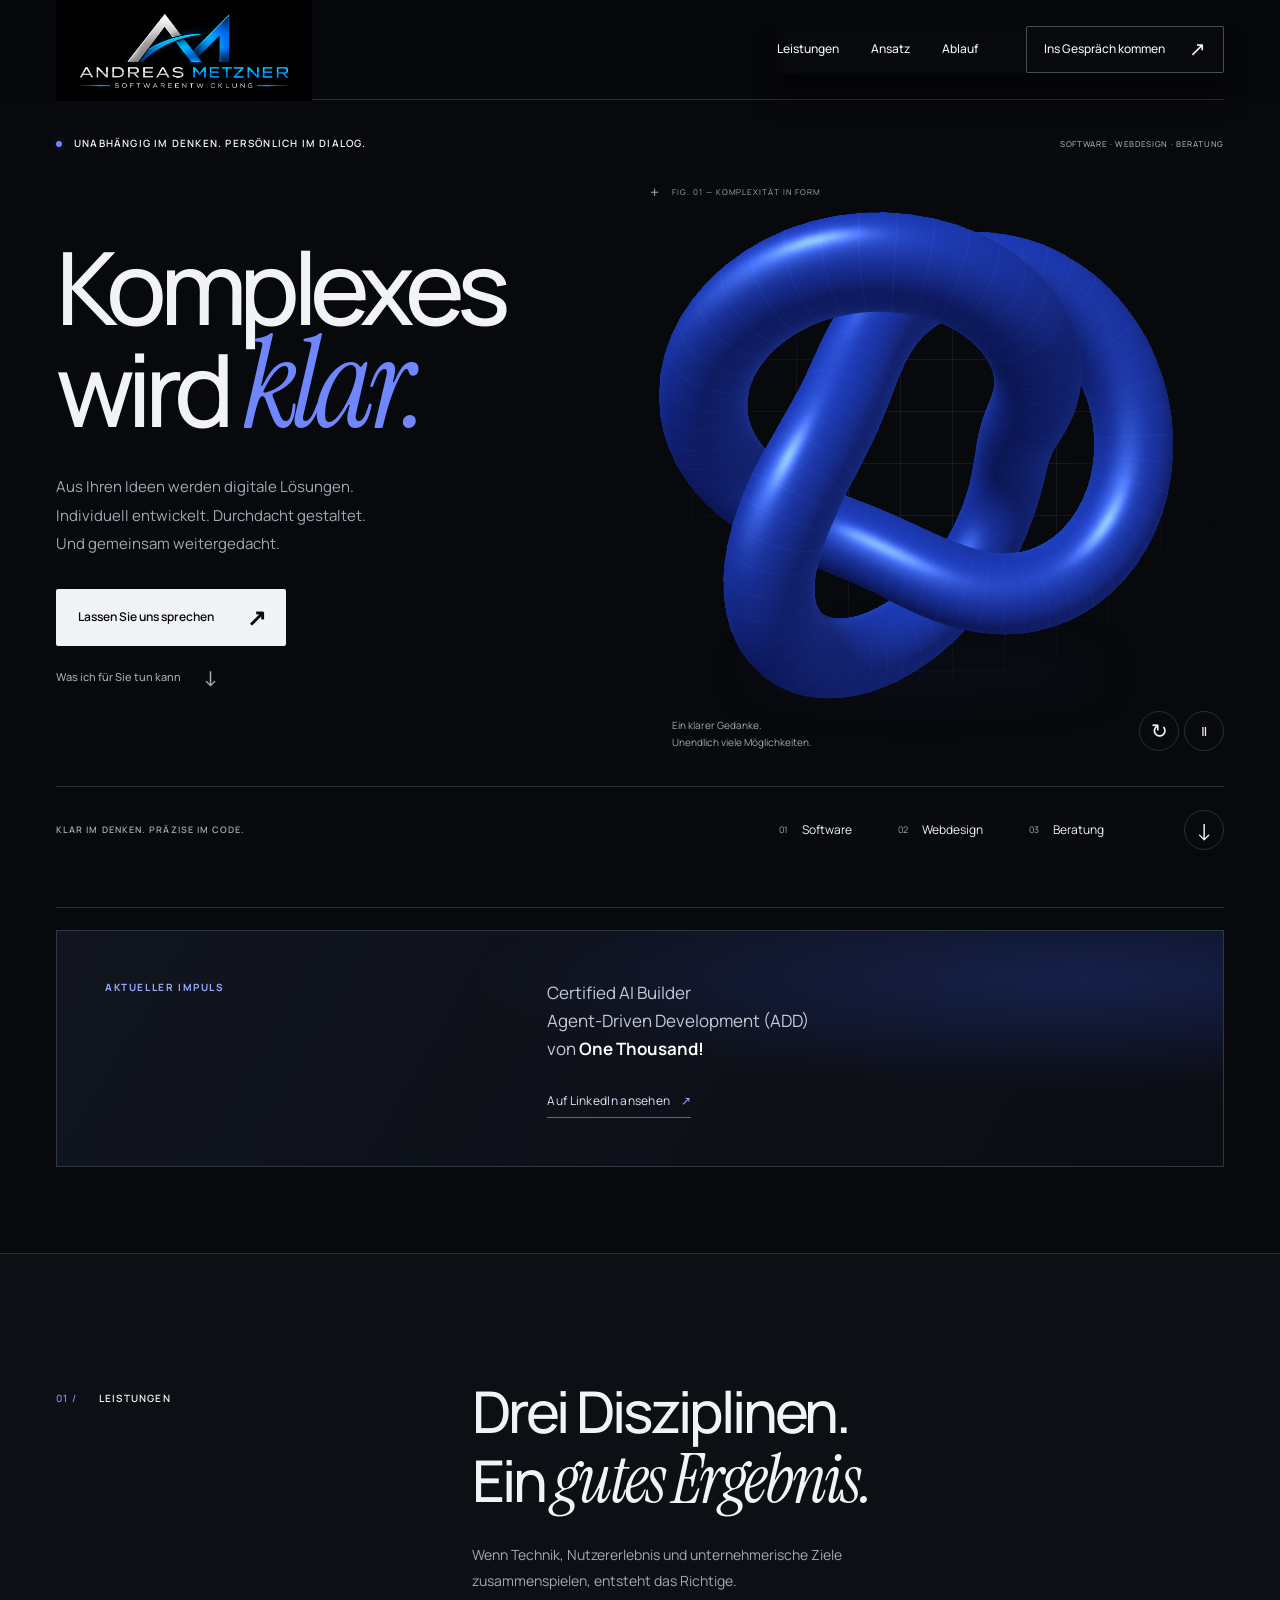
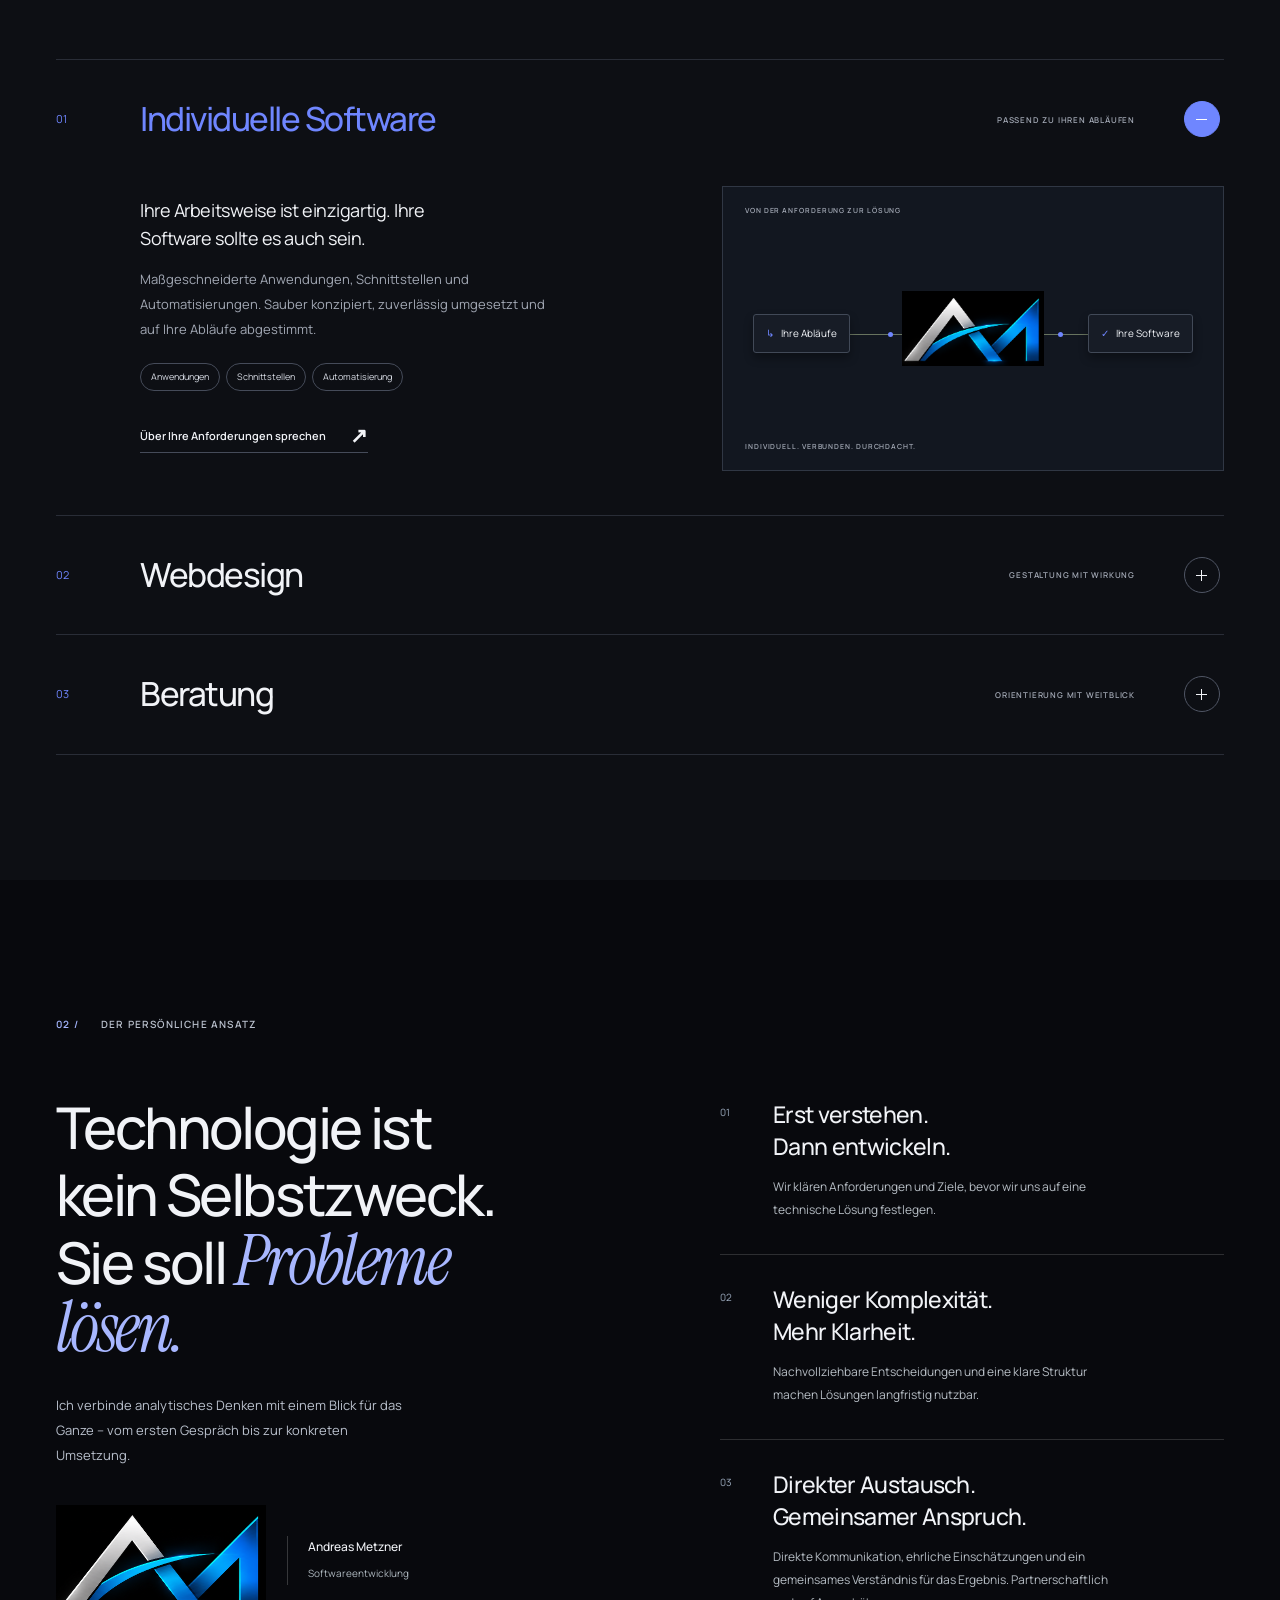
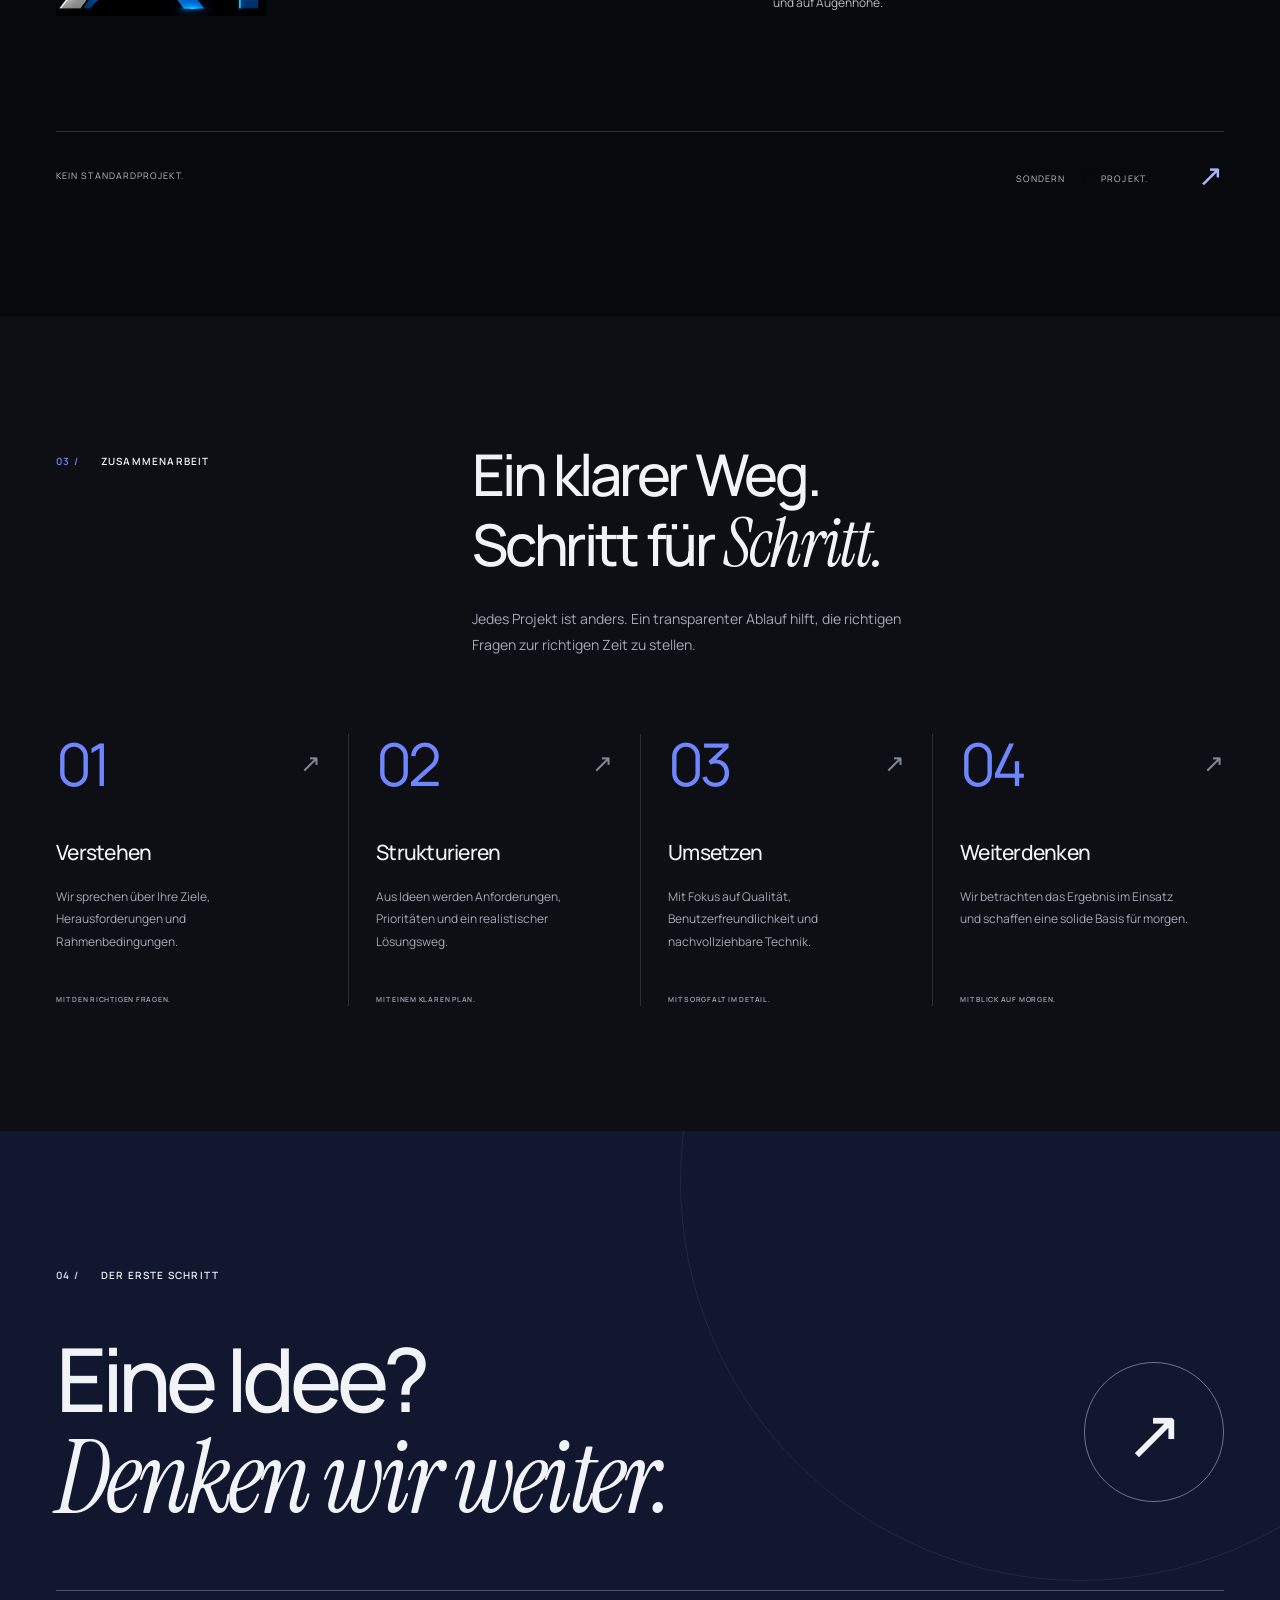
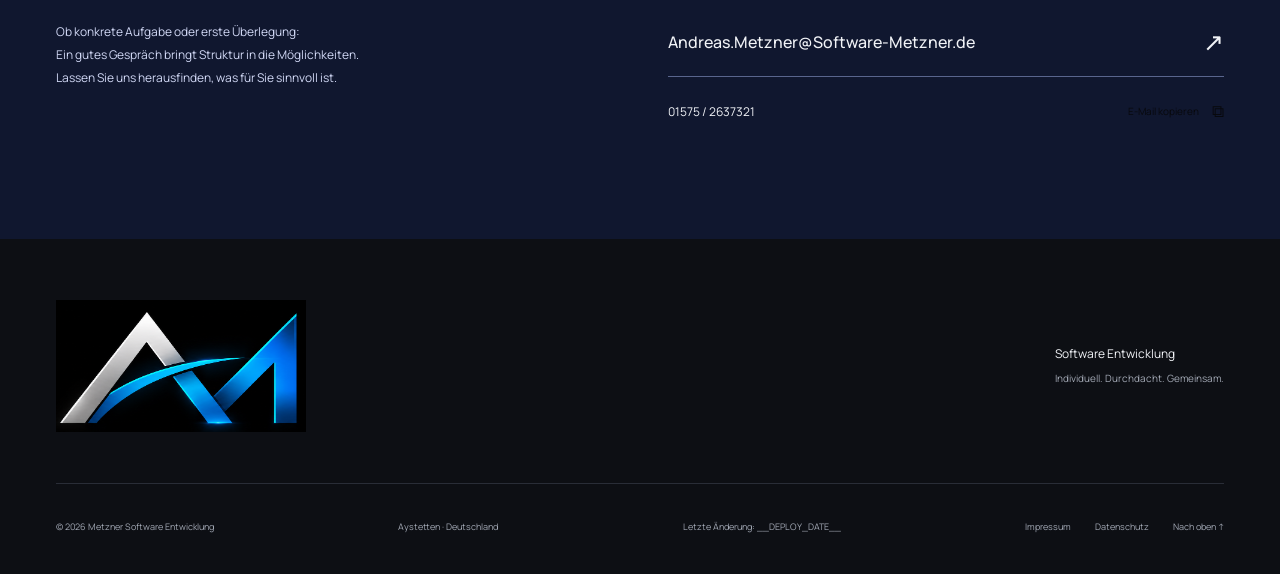
==== index.html @ eee1da6b "Make LinkedIn highlight a compact business-card tile" ====
<!doctype html>
<html lang="de">
<head>
  <meta charset="utf-8">
  <meta name="viewport" content="width=device-width, initial-scale=1">
  <meta name="theme-color" content="#08090d">
  <meta name="description" content="Individuelle Software, durchdachtes Webdesign und Beratung auf Augenhöhe. Andreas Metzner bringt komplexe Anforderungen in eine klare Form.">
  <title>Metzner Software Entwicklung — Komplexes wird klar.</title>
  <link rel="icon" href="assets/AM%20Monogramm.png" type="image/png">
  <link rel="preload" href="assets/fonts/Manrope.ttf" as="font" type="font/ttf" crossorigin>
  <link rel="preload" href="assets/fonts/InstrumentSerif-Italic.ttf" as="font" type="font/ttf" crossorigin>
  <link rel="stylesheet" href="assets/style.css">
  <noscript><link rel="stylesheet" href="assets/no-script.css"></noscript>
  <script src="assets/main.js" defer></script>
  <script src="assets/geometry.js" defer></script>
  <script src="assets/renderer.js" defer></script>
  <script src="assets/sculpture.js" defer></script>
</head>
<body>
  <a class="skip-link" href="#main">Zum Inhalt springen</a>
  <header class="site-header">
    <div class="shell header-inner">
      <a class="brand brand-lockup" href="#start" aria-label="Andreas Metzner – Softwareentwicklung Startseite"><img class="full-brand-logo" src="assets/Glänzendes AM-Softwarelogo auf Schwarz.png" alt="Andreas Metzner – Softwareentwicklung" width="270" height="90"></a>
      <button class="menu-toggle" type="button" aria-expanded="false" aria-controls="main-nav"><span>Menü</span><span class="menu-lines" aria-hidden="true"></span></button>
      <nav class="main-nav" id="main-nav" aria-label="Hauptnavigation">
        <a href="#leistungen">Leistungen</a>
        <a href="#ansatz">Ansatz</a>
        <a href="#ablauf">Ablauf</a>
        <a class="nav-contact" href="#kontakt">Ins Gespräch kommen <span aria-hidden="true">↗</span></a>
      </nav>
    </div>
    <div class="reading-progress" aria-hidden="true"></div>
  </header>
  <main id="main">
    <section class="hero shell" id="start" aria-labelledby="hero-heading">
      <div class="hero-topline"><p class="eyebrow"><span class="status-dot"></span>Unabhängig im Denken. Persönlich im Dialog.</p><span class="edition">SOFTWARE · WEBDESIGN · BERATUNG</span></div>
      <div class="hero-stage">
        <div class="hero-copy">
          <h1 id="hero-heading">Komplexes<br>wird <em>klar.</em></h1>
          <p class="hero-intro">Aus Ihren Ideen werden digitale Lösungen.<br>Individuell entwickelt. Durchdacht gestaltet.<br>Und gemeinsam weitergedacht.</p>
          <a class="button button-dark" href="#kontakt">Lassen Sie uns sprechen <span class="button-arrow" aria-hidden="true">↗</span></a>
          <a class="text-link hero-discover" href="#leistungen">Was ich für Sie tun kann <span aria-hidden="true">↓</span></a>
        </div>
        <div class="sculpture" id="sculpture">
          <div class="sculpture-grid" aria-hidden="true"></div>
          <span class="figure-label" aria-hidden="true">FIG. 01 — KOMPLEXITÄT IN FORM</span>
          <div class="sculpture-render" role="img" aria-label="Eine skulpturale, kobaltblaue Schleife aus vielen feinen, miteinander verbundenen Linien.">
            <img class="sculpture-fallback" src="assets/sculpture.svg" alt="" width="700" height="700">
            <canvas id="sculpture-canvas" aria-hidden="true" width="700" height="700"></canvas>
          </div>
          <span class="sculpture-cursor" aria-hidden="true">ENTDECKEN <span>↔</span></span>
          <div class="figure-bottom"><span class="figure-caption">Ein klarer Gedanke.<br>Unendlich viele Möglichkeiten.</span><div class="sculpture-controls" role="group" aria-label="Darstellung der Skulptur">
            <button type="button" id="rotate-form" aria-label="Skulptur drehen" title="Skulptur drehen">↻</button>
            <button type="button" id="motion-toggle" aria-label="Bewegung pausieren" aria-pressed="false" title="Bewegung pausieren"><span class="motion-icon" aria-hidden="true">Ⅱ</span></button>
          </div></div>
        </div>
      </div>
      <div class="hero-bottom"><span class="hero-note">KLAR IM DENKEN. PRÄZISE IM CODE.</span><a href="#leistungen"><span>01</span> Software</a><a href="#leistungen"><span>02</span> Webdesign</a><a href="#leistungen"><span>03</span> Beratung</a><a class="scroll-cue" href="#leistungen" aria-label="Zu den Leistungen scrollen">↓</a></div>
    </section>

    <section class="focus-highlight" aria-label="Aktueller Impuls">
      <div class="shell focus-inner">
        <a class="focus-card" href="https://lnkd.in/p/dramfJdn" target="_blank" rel="noopener noreferrer" aria-label="LinkedIn-Beitrag: Certified AI Builder – Agent-Driven Development von One Thousand">
          <span class="focus-kicker">AKTUELLER IMPULS</span>
          <div class="focus-main">
            <p class="focus-title">Certified AI Builder</p>
            <p class="focus-description">Agent-Driven Development (ADD)</p>
            <p class="focus-provider">von <strong>One Thousand!</strong></p>
          </div>
          <span class="focus-link">Auf LinkedIn ansehen <span aria-hidden="true">↗</span></span>
        </a>
      </div>
    </section>

    <section class="services section-space" id="leistungen" aria-labelledby="services-heading">
      <div class="shell">
        <div class="section-heading reveal"><p class="eyebrow section-label"><span>01 /</span> Leistungen</p><div><h2 id="services-heading">Drei Disziplinen.<br>Ein <em>gutes Ergebnis.</em></h2><p class="section-intro">Wenn Technik, Nutzererlebnis und unternehmerische Ziele zusammenspielen, entsteht das Richtige.</p></div></div>
        <div class="service-list">
          <details class="service reveal" open>
            <summary><span class="service-number">01</span><h3>Individuelle Software</h3><span class="service-tag">PASSEND ZU IHREN ABLÄUFEN</span><span class="expand-icon" aria-hidden="true"></span></summary>
            <div class="service-content"><div class="service-copy"><p>Ihre Arbeitsweise ist einzigartig. Ihre Software sollte es auch sein.</p><p>Maßgeschneiderte Anwendungen, Schnittstellen und Automatisierungen. Sauber konzipiert, zuverlässig umgesetzt und auf Ihre Abläufe abgestimmt.</p><ul class="tags" aria-label="Schwerpunkte"><li>Anwendungen</li><li>Schnittstellen</li><li>Automatisierung</li></ul><a class="text-link" href="#kontakt">Über Ihre Anforderungen sprechen <span aria-hidden="true">↗</span></a></div><div class="service-illustration software-illustration" aria-hidden="true"><span class="diagram-label">VON DER ANFORDERUNG ZUR LÖSUNG</span><div class="system-node node-input"><span>↳</span> Ihre Abläufe</div><div class="system-path path-one"></div><div class="system-core"><img src="assets/AM Monogramm.png" alt="AM-Monogramm" width="58" height="52"></div><div class="system-path path-two"></div><div class="system-node node-output"><span>✓</span> Ihre Software</div><span class="diagram-footnote">INDIVIDUELL. VERBUNDEN. DURCHDACHT.</span></div></div>
          </details>
          <details class="service reveal">
            <summary><span class="service-number">02</span><h3>Webdesign</h3><span class="service-tag">GESTALTUNG MIT WIRKUNG</span><span class="expand-icon" aria-hidden="true"></span></summary>
            <div class="service-content"><div class="service-copy"><p>Ein digitaler Auftritt, der sich nach Ihnen anfühlt.</p><p>Moderne Websites mit klarer Struktur, überzeugender Gestaltung und responsivem Aufbau – damit Ihre digitale Präsenz auf jedem Gerät wirkt.</p><ul class="tags" aria-label="Schwerpunkte"><li>Konzeption</li><li>Gestaltung</li><li>Responsive Websites</li></ul><a class="text-link" href="#kontakt">Über Ihren Auftritt sprechen <span aria-hidden="true">↗</span></a></div><div class="service-illustration web-illustration" aria-hidden="true"><span class="diagram-label">EINE IDEE. JEDES FORMAT.</span><div class="browser-mock"><div class="browser-bar"><i></i><i></i><i></i></div><div class="mock-layout"><div><b>Einfach.<br>Überzeugend.</b><span></span><span></span><i>↗</i></div><div class="mock-art"><img src="assets/AM Monogramm.png" alt=""></div></div></div><div class="phone-mock"><div></div><b>Einfach.<br>Überzeugend.</b><span class="phone-monogram"><img src="assets/AM Monogramm.png" alt=""></span></div><span class="diagram-footnote">KLARHEIT AUF JEDEM BILDSCHIRM.</span></div></div>
          </details>
          <details class="service reveal">
            <summary><span class="service-number">03</span><h3>Beratung</h3><span class="service-tag">ORIENTIERUNG MIT WEITBLICK</span><span class="expand-icon" aria-hidden="true"></span></summary>
            <div class="service-content"><div class="service-copy"><p>Die richtigen Fragen stellen. Gute Entscheidungen treffen.</p><p>Technische Fragen verständlich machen, Möglichkeiten realistisch bewerten und die nächsten Schritte definieren. Unabhängig, pragmatisch und auf Augenhöhe.</p><ul class="tags" aria-label="Schwerpunkte"><li>Anforderungen</li><li>Technische Orientierung</li><li>Nächste Schritte</li></ul><a class="text-link" href="#kontakt">Gemeinsam Klarheit schaffen <span aria-hidden="true">↗</span></a></div><div class="service-illustration consulting-illustration" aria-hidden="true"><span class="diagram-label">AUS MÖGLICHKEITEN WIRD RICHTUNG.</span><svg viewBox="0 0 500 240" fill="none"><path d="M40 120H140L240 40H460M140 120L240 200H460" stroke="#c5c8d3" stroke-dasharray="4 6"/><path d="M40 120H460" stroke="#294bdb" stroke-width="3"/><circle cx="140" cy="120" r="9" fill="#294bdb"/><circle cx="320" cy="120" r="9" fill="#294bdb"/><path d="m447 108 13 12-13 12" stroke="#294bdb" stroke-width="3"/><text x="42" y="156">Ihre Frage</text><text x="276" y="156">Ein klarer Weg</text></svg><span class="diagram-footnote">VERSTEHEN. BEWERTEN. ENTSCHEIDEN.</span></div></div>
          </details>
        </div>
      </div>
    </section>

    <section class="approach section-space" id="ansatz" aria-labelledby="approach-heading">
      <div class="shell">
        <p class="eyebrow section-label reveal"><span>02 /</span> Der persönliche Ansatz</p>
        <div class="approach-grid">
          <div class="approach-statement reveal"><h2 id="approach-heading">Technologie ist<br>kein Selbstzweck.<br>Sie soll <em>Probleme<br>lösen.</em></h2><p>Ich verbinde analytisches Denken mit einem Blick für das Ganze – vom ersten Gespräch bis zur konkreten Umsetzung.</p><div class="signature"><img class="signature-logo" src="assets/AM Monogramm.png" alt="AM-Monogramm" width="76" height="58"><div><strong>Andreas Metzner</strong><span>Softwareentwicklung</span></div></div></div>
          <div class="principles">
            <article class="principle reveal"><span>01</span><div><h3>Erst verstehen.<br>Dann entwickeln.</h3><p>Wir klären Anforderungen und Ziele, bevor wir uns auf eine technische Lösung festlegen.</p></div></article>
            <article class="principle reveal"><span>02</span><div><h3>Weniger Komplexität.<br>Mehr Klarheit.</h3><p>Nachvollziehbare Entscheidungen und eine klare Struktur machen Lösungen langfristig nutzbar.</p></div></article>
            <article class="principle reveal"><span>03</span><div><h3>Direkter Austausch.<br>Gemeinsamer Anspruch.</h3><p>Direkte Kommunikation, ehrliche Einschätzungen und ein gemeinsames Verständnis für das Ergebnis. Partnerschaftlich und auf Augenhöhe.</p></div></article>
          </div>
        </div>
        <div class="approach-bottom"><span>KEIN STANDARDPROJEKT.</span><span>SONDERN <em>Ihr</em> PROJEKT.</span><span aria-hidden="true">↗</span></div>
      </div>
    </section>

    <section class="process section-space" id="ablauf" aria-labelledby="process-heading">
      <div class="shell">
        <div class="section-heading reveal"><p class="eyebrow section-label"><span>03 /</span> Zusammenarbeit</p><div><h2 id="process-heading">Ein klarer Weg.<br>Schritt für <em>Schritt.</em></h2><p class="section-intro">Jedes Projekt ist anders. Ein transparenter Ablauf hilft, die richtigen Fragen zur richtigen Zeit zu stellen.</p></div></div>
        <div class="steps">
          <article class="step reveal"><div class="step-top"><span>01</span><span aria-hidden="true">↗</span></div><h3>Verstehen</h3><p>Wir sprechen über Ihre Ziele, Herausforderungen und Rahmenbedingungen.</p><span class="step-caption">MIT DEN RICHTIGEN FRAGEN.</span></article>
          <article class="step reveal"><div class="step-top"><span>02</span><span aria-hidden="true">↗</span></div><h3>Strukturieren</h3><p>Aus Ideen werden Anforderungen, Prioritäten und ein realistischer Lösungsweg.</p><span class="step-caption">MIT EINEM KLAREN PLAN.</span></article>
          <article class="step reveal"><div class="step-top"><span>03</span><span aria-hidden="true">↗</span></div><h3>Umsetzen</h3><p>Mit Fokus auf Qualität, Benutzerfreundlichkeit und nachvollziehbare Technik.</p><span class="step-caption">MIT SORGFALT IM DETAIL.</span></article>
          <article class="step reveal"><div class="step-top"><span>04</span><span aria-hidden="true">↗</span></div><h3>Weiterdenken</h3><p>Wir betrachten das Ergebnis im Einsatz und schaffen eine solide Basis für morgen.</p><span class="step-caption">MIT BLICK AUF MORGEN.</span></article>
        </div>
      </div>
    </section>

    <section class="contact section-space" id="kontakt" aria-labelledby="contact-heading">
      <div class="shell">
        <p class="eyebrow section-label reveal"><span>04 /</span> Der erste Schritt</p>
        <div class="contact-heading reveal"><h2 id="contact-heading">Eine Idee?<br><em>Denken wir weiter.</em></h2><a class="contact-orb" href="mailto:Andreas.Metzner@Software-Metzner.de?subject=Projektanfrage%20%E2%80%93%20Metzner%20Software%20Entwicklung" aria-label="Projektanfrage per E-Mail vorbereiten"><span aria-hidden="true">↗</span></a></div>
        <div class="contact-details reveal"><p>Ob konkrete Aufgabe oder erste Überlegung:<br>Ein gutes Gespräch bringt Struktur in die Möglichkeiten.<br>Lassen Sie uns herausfinden, was für Sie sinnvoll ist.</p><div class="contact-links"><a class="contact-email" href="mailto:Andreas.Metzner@Software-Metzner.de?subject=Projektanfrage%20%E2%80%93%20Metzner%20Software%20Entwicklung">Andreas.Metzner@Software-Metzner.de <span aria-hidden="true">↗</span></a><div class="contact-secondary"><a href="tel:+4915752637321">01575 / 2637321</a><button class="copy-email" type="button">E-Mail kopieren <span aria-hidden="true">⧉</span></button></div><span class="copy-feedback" role="status" aria-live="polite"></span></div></div>
      </div>
    </section>
  </main>
  <footer class="site-footer"><div class="shell"><div class="footer-top"><a class="footer-wordmark footer-mark-only" href="#start" aria-label="Metzner – zurück nach oben"><img src="assets/AM Monogramm.png" alt="AM-Monogramm" width="150" height="116"></a><div class="footer-description">Software Entwicklung<br><span>Individuell. Durchdacht. Gemeinsam.</span></div></div><div class="footer-bottom"><span>© <span data-year>2026</span> Metzner Software Entwicklung</span><span class="footer-location">Aystetten · Deutschland</span><span class="last-updated">Letzte Änderung: __DEPLOY_DATE__</span><nav aria-label="Rechtliche Informationen"><a href="impressum.html">Impressum</a><a href="datenschutz.html">Datenschutz</a><a href="#start" aria-label="Zurück nach oben">Nach oben ↑</a></nav></div></div></footer>
</body>
</html>
---- assets/style.css ----
@font-face{font-family:Manrope;src:url('fonts/Manrope.ttf') format('truetype');font-weight:200 800;font-style:normal;font-display:swap}
@font-face{font-family:Instrument;src:url('fonts/InstrumentSerif-Italic.ttf') format('truetype');font-weight:400;font-style:italic;font-display:swap}
:root{--paper:#f6f5f0;--ink:#20252b;--muted:#636771;--blue:#294bdb;--line:#d9dad5;--serif:Instrument,Georgia,serif;--sans:Manrope,Arial,sans-serif;--ease:cubic-bezier(.2,.7,.25,1)}
*,*::before,*::after{box-sizing:border-box}html{scroll-behavior:smooth;scroll-padding-top:110px}body{margin:0;background:var(--paper);color:var(--ink);font:400 15px/1.7 var(--sans);-webkit-font-smoothing:antialiased}body::selection{background:var(--blue);color:white}::selection{background:#ccd5ff;color:#17266a}button,a{-webkit-tap-highlight-color:transparent}button{font:inherit;color:inherit}a{color:inherit;text-decoration:none}button,summary{cursor:pointer}button{border:0}img,svg,canvas{display:block;max-width:100%}button:disabled{cursor:default}h1,h2,h3,p{margin:0}h1,h2,h3{font-weight:500}button,a,summary{-webkit-touch-callout:default}a:focus-visible,button:focus-visible,summary:focus-visible{outline:2px solid var(--blue);outline-offset:6px}em{font-family:var(--serif);font-weight:400}button:focus:not(:focus-visible){outline:none}.shell{width:min(1440px,calc(100% - 112px));margin-inline:auto}.skip-link{position:fixed;top:12px;left:20px;z-index:100;background:var(--ink);color:white;padding:12px 20px;transform:translateY(-150%)}.skip-link:focus{transform:none}.section-space{padding-block:125px}.eyebrow{font-size:10px;font-weight:600;line-height:1.5;letter-spacing:.12em;text-transform:uppercase;display:flex;align-items:center;gap:12px}.status-dot{height:6px;width:6px;background:var(--blue);border-radius:50%;box-shadow:0 0 0 4px #294bdb0c;flex:none}
/* An editorial frame, with a deliberately quiet navigation. */
.site-header{position:sticky;top:0;z-index:30;background:#f6f5f0ed;backdrop-filter:blur(16px)}.header-inner{height:100px;display:flex;align-items:center;justify-content:space-between;border-bottom:1px solid var(--line)}.brand{display:flex;align-items:center;gap:14px;line-height:1.1;font-size:22px;font-weight:750;letter-spacing:-.025em}.brand-symbol{width:40px;height:36px;color:var(--blue)}.brand small{display:block;font-size:8px;letter-spacing:.17em;font-weight:600;margin-top:7px}.main-nav{display:flex;align-items:center;gap:32px;font-size:12px;font-weight:500}.main-nav>a{position:relative;padding-block:12px}.main-nav>a:not(.nav-contact)::after{content:'';position:absolute;bottom:6px;left:0;right:0;height:1px;background:currentColor;transform:scaleX(0);transform-origin:left;transition:transform .25s}.main-nav>a:hover::after,.main-nav>a[aria-current]::after{transform:scaleX(1)}.main-nav .nav-contact{margin-left:16px;border:1px solid #a9aca7;padding:12px 17px;display:flex;gap:24px;align-items:center;border-radius:2px;transition:color .2s,background .2s,border-color .2s}.nav-contact span{font-size:20px;line-height:1}.main-nav .nav-contact:hover{background:var(--ink);color:var(--paper);border-color:var(--ink)}.menu-toggle{display:none}.reading-progress{position:absolute;bottom:0;height:1px;width:100%;background:var(--blue);transform:scaleX(0);transform-origin:left;opacity:.7}
/* The hero pairs large typography with a live, original geometric artwork. */
.hero{position:relative}.hero-topline{display:flex;align-items:center;justify-content:space-between;padding-top:36px;gap:20px}.edition{font-size:8px;font-weight:500;letter-spacing:.08em;color:var(--muted)}.hero-stage{display:grid;grid-template-columns:1fr 1fr;position:relative;min-height:635px;align-items:center}.hero-copy{position:relative;z-index:2;padding-block:56px 64px;pointer-events:none}.hero-copy a{pointer-events:auto}.hero h1{font-size:clamp(72px,7.9vw,126px);font-weight:500;line-height:1.01;letter-spacing:-.075em;white-space:nowrap}.hero h1 em{color:var(--blue);font-size:1.24em;line-height:.6;letter-spacing:-.055em;padding-right:10px}.hero-intro{margin-top:34px;max-width:420px;font-size:15px;line-height:1.9;color:var(--muted)}.button{display:inline-flex;align-items:center;gap:30px;padding:15px 17px 15px 22px;min-height:57px;font-size:12px;font-weight:600;border-radius:2px;transition:background .25s,transform .25s}.button-dark{background:var(--ink);color:var(--paper)}.button:hover{background:var(--blue);transform:translateY(-2px)}.button-arrow{display:grid;place-items:center;font-size:23px;width:25px;line-height:1;transition:transform .3s}.button:hover .button-arrow{transform:translate(2px,-2px)}.hero .button{margin-top:30px}.text-link{font-size:12px;font-weight:600;display:inline-flex;gap:24px;align-items:center;padding-bottom:6px;border-bottom:1px solid #bfc1bc;transition:color .2s,border-color .2s}.text-link:hover{color:var(--blue);border-color:var(--blue)}.text-link span{font-size:21px;line-height:1}.hero-discover{display:flex;width:fit-content;border:0;margin-top:21px;color:var(--muted);font-size:11px;font-weight:500;gap:22px}.hero-bottom{display:flex;align-items:center;gap:46px;border-top:1px solid var(--line);padding-block:23px}.hero-note{margin-right:auto;letter-spacing:.12em;font-size:9px;font-weight:600;color:var(--muted)}.hero-bottom>a{font-size:12px;display:flex;align-items:center;gap:14px;transition:color .2s}.hero-bottom>a:hover{color:var(--blue)}.hero-bottom>a>span{font-size:9px;color:#797e85}.hero-bottom .scroll-cue{font-size:23px;margin-left:34px;line-height:1;width:40px;height:40px;justify-content:center;border:1px solid var(--line);border-radius:50%;transition:background .2s,color .2s}.scroll-cue:hover{background:var(--blue);color:white!important}.sculpture{align-self:stretch;position:relative;min-width:0;isolation:isolate}.sculpture-grid{position:absolute;inset:52px 0 65px 0;background-image:linear-gradient(#a0a8c512 1px,transparent 1px),linear-gradient(90deg,#a0a8c512 1px,transparent 1px);background-size:52px 52px;mask-image:radial-gradient(ellipse,#000 30%,transparent 71%);z-index:-1}.sculpture-render{position:absolute;inset:-10px -54px 10px -72px;touch-action:pan-y}.sculpture-render::after{content:'';position:absolute;bottom:14%;left:25%;width:50%;height:5%;background:#253b7724;filter:blur(25px);border-radius:50%;z-index:-1}.sculpture-fallback,#sculpture-canvas{width:100%;height:100%;object-fit:contain}.sculpture-fallback{position:absolute;inset:0}.sculpture.is-live .sculpture-fallback{visibility:hidden}#sculpture-canvas{opacity:0;transition:opacity .7s}.sculpture.is-live #sculpture-canvas{opacity:1}.figure-label{position:absolute;left:32px;top:34px;font-size:8px;letter-spacing:.12em;color:#737783;z-index:2;pointer-events:none}.figure-label::before{content:'+';position:absolute;left:-22px;top:-6px;font-size:16px}.figure-bottom{position:absolute;bottom:35px;left:32px;right:0;display:flex;align-items:end;justify-content:space-between;gap:20px}.figure-caption{font-size:10px;line-height:1.7;color:var(--muted)}.sculpture-controls{display:flex;gap:5px;visibility:hidden}.is-live .sculpture-controls{visibility:visible}.sculpture-controls button{display:grid;place-items:center;min-width:40px;min-height:40px;background:transparent;border:1px solid var(--line);border-radius:50%;font-size:20px;transition:color .2s,background .2s}.sculpture-controls button:hover{background:var(--blue);color:white;border-color:var(--blue)}.motion-icon{font-size:13px}.sculpture-cursor{position:absolute;top:0;left:0;pointer-events:none;display:flex;flex-direction:column;justify-content:center;align-items:center;font-size:8px;line-height:1.4;letter-spacing:.08em;width:65px;height:65px;border-radius:50%;background:#20252be8;color:white;opacity:0;z-index:5;transition:opacity .2s}.sculpture-cursor span{font-size:22px}.sculpture.pointer-active .sculpture-cursor{opacity:1}.sculpture.pointer-active canvas{cursor:none}
/* Services read as a considered index, not a wall of interchangeable cards. */
.services{background:#eeefe9;border-top:1px solid var(--line)}.section-heading{display:grid;grid-template-columns:1fr 2fr;gap:40px;margin-bottom:64px}.section-label{align-self:start;padding-top:12px}.section-label>span{color:var(--blue);margin-right:10px}.section-heading h2{font-size:clamp(42px,4.5vw,66px);letter-spacing:-.055em;line-height:1.12}.section-heading h2 em{font-size:1.16em;letter-spacing:-.035em}.section-intro{color:var(--muted);font-size:14px;line-height:1.9;max-width:430px;margin-top:24px}.service{border-top:1px solid #c6cac3}.service:last-child{border-bottom:1px solid #c6cac3}.service summary{display:grid;grid-template-columns:60px 1fr auto 40px;align-items:center;gap:24px;padding-block:31px;list-style:none}.service summary::-webkit-details-marker{display:none}.service-number{color:var(--blue);font-size:11px}.service h3{font-size:clamp(24px,2.6vw,37px);letter-spacing:-.045em;transition:color .2s}.service summary:hover h3,.service[open] h3{color:var(--blue)}.service-tag{font-size:8px;font-weight:600;letter-spacing:.1em;color:var(--muted);padding-right:25px}.expand-icon{position:relative;border:1px solid #b3b9ad;border-radius:50%;width:36px;height:36px;transition:transform .3s,background .3s}.expand-icon::before,.expand-icon::after{content:'';position:absolute;width:11px;height:1px;background:var(--ink);left:11px;top:17px}.expand-icon::after{transform:rotate(90deg);transition:transform .3s}.service[open] .expand-icon{background:var(--blue);border-color:var(--blue)}.service[open] .expand-icon::before,.service[open] .expand-icon::after{background:white}.service[open] .expand-icon::after{transform:rotate(0)}.service-content{display:grid;grid-template-columns:1fr 1fr;gap:80px;padding:7px 0 44px 84px;animation:detail-in .35s var(--ease)}.service-copy{padding-top:10px;max-width:420px}.service-copy>p:first-child{font-size:18px;line-height:1.6;letter-spacing:-.025em;max-width:340px;margin-bottom:14px}.service-copy>p+p{font-size:13px;line-height:1.9;color:var(--muted)}.tags{list-style:none;padding:0;margin:22px 0 31px;display:flex;gap:6px;flex-wrap:wrap}.tags li{font-size:9px;border:1px solid #c6cac3;padding:5px 10px;border-radius:20px}.service-copy .text-link{font-size:11px}.service-illustration{background:#e5e8e0;position:relative;min-height:285px;overflow:hidden;border:1px solid #daddd5;display:flex;align-items:center;justify-content:center}.diagram-label,.diagram-footnote{position:absolute;left:22px;font-size:7px;font-weight:600;letter-spacing:.13em;color:#616d68}.diagram-label{top:18px}.diagram-footnote{bottom:17px}.system-node{position:absolute;background:#f8f9f3;border:1px solid #cdd3c6;border-radius:3px;top:45%;font-size:10px;padding:10px 12px;z-index:2;box-shadow:0 5px 10px #28331c05}.system-node span{color:var(--blue);margin-right:5px}.node-input{left:6%}.node-output{right:6%}.system-core{width:77px;height:86px;background:var(--blue);color:white;display:flex;align-items:center;justify-content:center;font-size:30px;font-weight:500;letter-spacing:-.15em;border-radius:5px;transform:rotate(-8deg);box-shadow:5px 7px 0 #294bdb22,10px 14px 0 #294bdb0c;z-index:2}.system-core>span{padding-left:3px}.system-core>i{position:absolute;inset:7px;border:1px solid #ffffff3b;border-radius:2px}.system-path{position:absolute;height:1px;top:52%;background:#9fae92;width:30%}.path-one{left:18%}.path-two{right:18%}.system-path::after{content:'';width:5px;height:5px;background:var(--blue);border-radius:50%;position:absolute;top:-2px;left:50%}.browser-mock{width:66%;border:1px solid #c0c8bb;background:#f6f5f0;box-shadow:7px 8px 0 #bac5b422;border-radius:4px;overflow:hidden;margin-top:10px;transform:rotate(-4deg)}.browser-bar{height:20px;border-bottom:1px solid #d5dacd;display:flex;align-items:center;gap:3px;padding:0 9px}.browser-bar i{height:3px;width:3px;border-radius:50%;background:#8e9986}.mock-layout{display:grid;grid-template-columns:1fr 1fr;gap:8px;padding:17px}.mock-layout b{font-size:13px;line-height:1.3;display:block;letter-spacing:-.05em;font-weight:500}.mock-layout span{display:block;height:2px;width:75%;background:#ced3c7;margin-top:6px}.mock-layout i{display:block;font-style:normal;font-size:11px;color:var(--blue);margin-top:12px}.mock-art{display:grid;place-items:center;color:var(--paper);background:var(--blue);font:italic 60px var(--serif);border-radius:45% 45% 0 0}.phone-mock{position:absolute;right:12%;bottom:32px;border:3px solid #29342b;background:var(--paper);border-radius:10px;width:72px;height:132px;padding:9px 7px;box-shadow:4px 6px 10px #26382312;transform:rotate(7deg)}.phone-mock>div{background:#29342b;border-radius:5px;width:19px;height:4px;margin:-4px auto 14px}.phone-mock b{font-size:8px;line-height:1.15;display:block}.phone-mock span{margin-top:8px;display:grid;place-items:center;background:var(--blue);color:white;font:italic 35px var(--serif);height:48px}.consulting-illustration svg{width:100%;padding:20px}.consulting-illustration text{font:11px Manrope,Arial;fill:#636771}
/* A personal manifesto creates rhythm and anchors the company in its founder. */
.approach{background:#20272f;color:var(--paper);position:relative}.approach .section-label{color:#bcc2ca;margin-bottom:62px}.approach .section-label>span{color:#a5b6ff}.approach-grid{display:grid;grid-template-columns:1.1fr 1fr;gap:110px}.approach-statement h2{font-size:clamp(37px,4.5vw,65px);letter-spacing:-.045em;line-height:1.17}.approach-statement h2 em{color:#a8b7ff;font-size:1.22em;line-height:.9}.approach-statement>p{font-size:13px;line-height:1.9;color:#b6bdc4;max-width:360px;margin-top:30px}.signature{display:flex;align-items:center;gap:21px;margin-top:38px}.signature-mark{font:italic 48px var(--serif);color:#a8b7ff;letter-spacing:-.1em;line-height:1}.signature>div{border-left:1px solid #ffffff30;padding-left:20px;line-height:1.8}.signature strong{font-size:12px;font-weight:500;display:block}.signature>div>span{font-size:10px;color:#adb7be}.principles{padding-top:4px}.principle{display:grid;grid-template-columns:32px 1fr;gap:21px;padding:28px 0 32px;border-top:1px solid #ffffff26}.principle:first-child{padding-top:0;border:0}.principle>span{font-size:10px;color:#9baabd;padding-top:6px}.principle h3{font-size:23px;letter-spacing:-.03em;line-height:1.4}.principle p{font-size:12px;color:#b6bdc4;line-height:1.9;margin-top:14px;max-width:340px}.approach-bottom{display:flex;align-items:center;gap:10px;border-top:1px solid #ffffff26;margin-top:85px;padding-top:26px;font-size:9px;letter-spacing:.12em;color:#b6bdc4}.approach-bottom>span:nth-child(2){margin-left:auto}.approach-bottom em{font-size:20px;letter-spacing:0;color:var(--paper);margin-inline:4px}.approach-bottom>span:last-child{font-size:30px;margin-left:40px;color:#a8b7ff;line-height:1}
/* Four steps, with the spacing and clarity of a technical drawing. */
.process{background:var(--paper)}.steps{display:grid;grid-template-columns:repeat(4,1fr);gap:0;margin-top:75px}.step{padding:0 27px;border-left:1px solid var(--line)}.step:first-child{padding-left:0;border-left:0}.step:last-child{padding-right:0}.step-top{display:flex;justify-content:space-between;align-items:center;margin-bottom:42px}.step-top>span:first-child{font-size:59px;line-height:1;font-weight:400;letter-spacing:-.065em;color:var(--blue)}.step-top>span:last-child{font-size:25px;color:#a0a4ac;transition:transform .3s,color .3s}.step:hover .step-top>span:last-child{color:var(--blue);transform:translate(3px,-3px)}.step h3{font-size:21px;letter-spacing:-.035em;margin-bottom:15px}.step p{font-size:12px;color:var(--muted);line-height:1.9;max-width:230px;min-height:78px}.step-caption{display:block;font-size:7px;font-weight:600;letter-spacing:.11em;margin-top:30px;color:var(--muted)}
/* Contact has the strongest colour field, and only real contact channels. */
.contact{background:var(--blue);color:var(--paper);position:relative;overflow:hidden;padding-bottom:85px}.contact::before{content:'';position:absolute;right:-200px;top:-350px;width:800px;height:800px;border:1px solid #ffffff12;border-radius:50%;pointer-events:none}.contact .section-label>span{color:#dce1ff}.contact-heading{display:flex;align-items:center;justify-content:space-between;gap:40px;margin-top:49px}.contact h2{font-size:clamp(50px,6.9vw,100px);line-height:1.06;letter-spacing:-.06em}.contact h2 em{font-size:1.14em;letter-spacing:-.035em}.contact-orb{border:1px solid #ffffff66;border-radius:50%;flex:none;width:140px;height:140px;display:grid;place-items:center;position:relative;transition:background .3s,color .3s,transform .4s var(--ease)}.contact-orb span{font-size:70px;line-height:1;font-weight:300;transition:transform .3s}.contact-orb:hover{background:var(--paper);color:var(--blue);transform:rotate(6deg)}.contact-orb:hover span{transform:translate(5px,-5px)}.contact a:focus-visible,.contact button:focus-visible{outline-color:white}.contact-details{display:grid;grid-template-columns:1fr 1fr;gap:55px;border-top:1px solid #ffffff40;margin-top:58px;padding-top:30px}.contact-details>p{font-size:12px;line-height:1.9;color:#e0e5ff}.contact-links{min-width:0}.contact-email{display:flex;align-items:center;justify-content:space-between;gap:16px;font-size:clamp(11px,1.25vw,18px);font-weight:500;border-bottom:1px solid #ffffff66;padding-bottom:13px;overflow-wrap:anywhere}.contact-email>span{font-size:25px;flex:none}.contact-secondary{display:flex;justify-content:space-between;align-items:center;gap:15px;font-size:12px;padding-top:10px}.contact-secondary>a,.copy-email{padding-block:10px}.copy-email{background:transparent;color:var(--paper);font-size:10px;padding-inline:0;display:flex;align-items:center;gap:13px}.copy-email>span{font-size:17px}.copy-email:hover{text-decoration:underline}.copy-feedback{display:block;font-size:10px;min-height:18px;color:#e0e5ff}.site-footer{background:var(--paper)}.footer-top{padding:61px 0 51px;display:flex;align-items:center;justify-content:space-between;gap:30px}.footer-wordmark{position:relative;font-size:clamp(70px,10.2vw,145px);line-height:1;font-weight:650;letter-spacing:-.09em;display:inline-flex;align-items:start}.footer-wordmark>span:not(.footer-slash){font-size:18px;letter-spacing:0;margin:8px 0 0 10px}.footer-wordmark .footer-slash{font-weight:300;margin-left:11px;color:var(--blue)}.footer-description{font-size:12px;line-height:2}.footer-description>span{font-size:10px;color:var(--muted)}.footer-bottom{border-top:1px solid var(--line);padding-block:23px 28px;display:flex;align-items:center;justify-content:space-between;gap:25px;color:var(--muted);font-size:9px}.footer-bottom nav{display:flex;gap:24px}.last-updated{font-variant-numeric:tabular-nums;white-space:nowrap}.last-updated{font-variant-numeric:tabular-nums;white-space:nowrap}.footer-bottom a{padding-block:12px}.footer-bottom a:hover{color:var(--blue)}
/* Legal content is restyled, its wording remains that of the source. */
.legal-back{font-size:12px;padding-block:12px}.legal-back:hover{color:var(--blue)}.legal-content{max-width:880px;padding-block:80px 110px}.legal-content .eyebrow{color:var(--blue)}.legal-content h1{font-size:clamp(36px,5vw,65px);letter-spacing:-.055em;line-height:1.15;margin:18px 0 28px;overflow-wrap:anywhere}.legal-content h2{font-size:23px;line-height:1.4;letter-spacing:-.025em;margin:38px 0 14px}.legal-content p,.legal-content li{font-size:14px;line-height:1.9;color:#525b64;margin:16px 0}.legal-content a{color:var(--blue);text-decoration:underline;text-underline-offset:3px;overflow-wrap:anywhere}.legal-content .panel{border:1px solid var(--line);padding:25px 30px;margin:35px 0}.legal-content .panel h2{margin-top:0}.legal-content .notice{border-left:2px solid var(--blue);padding:19px 24px;background:#e9ecf3;font-size:12px;line-height:1.9;color:#525b64;margin-top:32px}.legal-page .footer-bottom{min-height:90px}
/* Content stays visible without JavaScript. Motion is progressive enhancement. */
.reveal{opacity:1;transform:none}.motion-enabled .reveal.is-pending{opacity:0;transform:translateY(24px)}.motion-enabled .reveal{transition:opacity .8s var(--ease),transform .8s var(--ease)}.motion-enabled .steps .step:nth-child(2){transition-delay:.06s}.motion-enabled .steps .step:nth-child(3){transition-delay:.12s}.motion-enabled .steps .step:nth-child(4){transition-delay:.18s}@keyframes detail-in{from{opacity:0;transform:translateY(-6px)}to{opacity:1;transform:none}}
@media(min-width:1600px){.hero-stage{min-height:710px}.sculpture-render{inset:-20px -50px 0 -70px}.hero-intro{font-size:17px}.hero h1{font-size:136px}.hero-copy{padding-top:62px}}
@media(max-width:1150px){.shell{width:calc(100% - 72px)}.main-nav{gap:23px}.main-nav .nav-contact{margin-left:0;gap:18px}.hero-stage{min-height:590px}.hero h1{font-size:8.2vw}.edition{display:none}.figure-label{left:18px;top:40px}.sculpture-render{inset:15px -34px 25px -70px}.figure-bottom{left:15px}.hero-bottom{gap:27px}.hero-bottom .scroll-cue{margin-left:0}.section-space{padding-block:95px}.section-heading{grid-template-columns:.8fr 1.5fr}.service-content{gap:35px;padding-left:50px}.service summary{grid-template-columns:26px 1fr auto 36px;gap:24px}.service-tag{padding-right:0;font-size:7px}.system-node{padding:9px 8px;font-size:8px}.system-core{width:60px;height:75px}.approach-grid{gap:65px}.step{padding-inline:20px}.contact-orb{width:110px;height:110px}.contact-orb span{font-size:58px}}
@media(max-width:800px){html{scroll-padding-top:95px}.shell{width:calc(100% - 44px)}.header-inner{height:80px}.brand{font-size:19px;gap:10px}.brand-symbol{width:32px;height:30px}.brand small{font-size:6.5px;margin-top:5px}.main-nav{gap:16px;font-size:10px}.main-nav .nav-contact{padding:10px 12px;gap:13px}.hero-topline{padding-top:26px}.hero-topline .eyebrow{font-size:8px}.hero-stage{min-height:520px}.hero-copy{padding-top:48px}.hero h1{font-size:8.9vw}.hero-intro{font-size:12px;margin-top:27px}.hero .button{padding:13px 14px 13px 17px;gap:15px;font-size:10px;min-height:50px}.hero-discover{font-size:10px;margin-top:18px}.sculpture-render{inset:18px -22px 30px -75px}.figure-label{font-size:6px;top:38px;left:12px}.figure-caption{font-size:8px}.figure-bottom{left:5px;gap:10px;bottom:45px}.sculpture-controls button{min-width:35px;min-height:35px}.hero-note{font-size:7px;max-width:130px}.hero-bottom{gap:20px;padding-block:18px}.hero-bottom>a{font-size:10px;gap:8px}.hero-bottom>a>span{font-size:7px}.section-space{padding-block:80px}.section-heading{gap:24px;grid-template-columns:.7fr 1.4fr;margin-bottom:47px}.section-label{font-size:9px;gap:7px}.section-label>span{margin-right:2px}.section-heading h2{font-size:42px}.section-intro{font-size:12px}.service-tag{display:none}.service summary{grid-template-columns:24px 1fr 36px;padding-block:26px;gap:20px}.service-content{padding-left:44px;gap:24px}.service-copy>p:first-child{font-size:16px}.service-copy>p+p{font-size:12px}.service-illustration{min-height:270px}.system-node{font-size:7px;padding:8px 5px}.node-input{left:3%}.node-output{right:3%}.system-core{width:51px;height:64px;font-size:24px}.diagram-label,.diagram-footnote{font-size:6px;left:12px}.approach-grid{gap:44px;grid-template-columns:1fr 1fr}.approach-statement h2{font-size:38px}.principle h3{font-size:20px}.principle{gap:12px;grid-template-columns:20px 1fr;padding-block:24px}.principle p{font-size:11px}.steps{gap:35px 0;grid-template-columns:1fr 1fr;margin-top:50px}.step:nth-child(3){border-left:0;padding-left:0}.step:nth-child(2){padding-right:0}.step{padding-inline:30px}.step-top{margin-bottom:24px}.step p{min-height:0}.step-caption{margin-top:23px}.contact-heading{margin-top:35px;gap:25px}.contact h2{font-size:7.5vw}.contact-orb{width:80px;height:80px}.contact-orb span{font-size:44px}.contact-details{gap:35px;margin-top:40px}.contact-details>p{font-size:10px}.contact-email{font-size:12px}.contact-secondary{font-size:10px}.copy-email{font-size:9px;gap:6px}.footer-location{display:none}.footer-top{padding-block:46px}.footer-wordmark{font-size:13vw}.footer-description{font-size:10px}.footer-description>span{font-size:8px}.footer-bottom{gap:20px;font-size:8px}.footer-bottom nav{gap:17px}}
@media(max-width:600px){.shell{width:calc(100% - 40px)}.header-inner{height:76px}.site-header{backdrop-filter:blur(12px)}.menu-toggle{display:flex;gap:13px;align-items:center;background:transparent;padding:12px 0 12px 15px;min-height:44px;font-size:11px}.menu-lines{position:relative;width:21px;height:12px}.menu-lines::before,.menu-lines::after{content:'';position:absolute;left:0;width:21px;height:1px;background:currentColor;transition:transform .2s,top .2s}.menu-lines::before{top:2px}.menu-lines::after{top:9px}.menu-toggle[aria-expanded=true] .menu-lines::before{top:6px;transform:rotate(45deg)}.menu-toggle[aria-expanded=true] .menu-lines::after{top:6px;transform:rotate(-45deg)}.main-nav{position:absolute;top:76px;left:0;right:0;padding:16px 20px 24px;display:none;flex-direction:column;align-items:stretch;gap:0;background:var(--paper);border-bottom:1px solid var(--line);box-shadow:0 20px 25px #20252b08}.main-nav.is-open{display:flex}.main-nav>a{font-size:20px;padding:14px 0;border-bottom:1px solid var(--line)}.main-nav>a::after{display:none}.main-nav .nav-contact{margin-top:19px;font-size:13px;justify-content:space-between;padding:14px 16px}.hero-topline{padding-top:26px}.hero-topline .eyebrow{font-size:7.4px;letter-spacing:.095em;gap:10px}.hero-stage{display:flex;flex-direction:column;align-items:stretch;min-height:0}.hero-copy{padding:40px 0 0;z-index:3}.hero h1{font-size:clamp(64px,12.8vw,82px);line-height:1.01;letter-spacing:-.07em}.hero h1 em{font-size:1.24em}.hero-intro{font-size:12px;line-height:1.85;margin-top:25px;max-width:310px}.hero .button{margin-top:24px;min-height:51px;font-size:11px;gap:33px;padding-inline:18px}.hero-discover{position:absolute;left:0;bottom:-338px;font-size:10px;z-index:4;margin:0;padding-bottom:4px}.sculpture{height:355px;align-self:auto;flex:none;margin-top:-20px}.sculpture-render{inset:-15px -20px 23px -20px}.sculpture-grid{inset:20px -10px 40px;background-size:40px 40px}.figure-label{top:24px;left:auto;right:0;font-size:6px}.figure-bottom{left:0;right:0;bottom:8px;align-items:center}.figure-caption{display:none}.sculpture-controls{margin-left:auto;gap:6px}.sculpture-controls button{width:36px;height:36px}.sculpture-render::after{bottom:14%}.hero-bottom{padding-block:21px;gap:0;justify-content:space-between;margin-top:15px}.hero-note{display:none}.hero-bottom>a{font-size:10px;gap:9px}.hero-bottom .scroll-cue{width:30px;height:30px;font-size:18px}.section-space{padding-block:67px}.section-heading{grid-template-columns:1fr;gap:25px;margin-bottom:37px}.section-label{font-size:9px;padding:0}.section-heading h2{font-size:40px;line-height:1.1;letter-spacing:-.05em}.section-intro{font-size:12px;line-height:1.85;margin-top:20px;max-width:320px}.service summary{grid-template-columns:20px 1fr 30px;padding-block:22px;gap:12px}.service h3{font-size:22px;letter-spacing:-.04em}.service-number{font-size:9px}.expand-icon{width:30px;height:30px}.expand-icon::before,.expand-icon::after{left:9px;top:14px;width:10px}.service-content{grid-template-columns:1fr;padding:0 0 26px 32px;gap:25px}.service-copy{padding-top:5px}.service-copy>p:first-child{font-size:16px;max-width:270px}.service-copy>p+p{font-size:12px}.tags{margin:19px 0 22px}.tags li{font-size:8px;padding:4px 8px}.service-copy .text-link{font-size:10px;gap:16px}.service-illustration{min-height:215px}.diagram-label,.diagram-footnote{font-size:6px;left:15px}.system-node{font-size:8px;padding:8px}.node-input{left:5%}.node-output{right:5%}.system-core{width:58px;height:70px;font-size:26px}.browser-mock{width:65%;max-width:230px}.phone-mock{right:9%;bottom:27px}.approach .section-label{margin-bottom:37px}.approach-grid{grid-template-columns:1fr;gap:48px}.approach-statement h2{font-size:43px;line-height:1.15}.approach-statement>p{font-size:12px;max-width:310px;margin-top:28px}.signature{margin-top:30px;gap:18px}.signature-mark{font-size:44px}.principle{padding:25px 0;gap:18px;grid-template-columns:24px 1fr}.principle h3{font-size:22px}.principle p{font-size:12px;max-width:290px}.principles{padding-top:0}.principle:first-child{padding-top:25px;border-top:1px solid #ffffff26}.approach-bottom{margin-top:27px;padding-top:20px;gap:8px;font-size:6px;letter-spacing:.08em}.approach-bottom em{font-size:17px;margin-inline:1px}.approach-bottom>span:last-child{font-size:23px;margin-left:6px}.steps{margin-top:39px;gap:34px 0}.step{padding-inline:18px}.step-top{margin-bottom:21px}.step-top>span:first-child{font-size:48px}.step-top>span:last-child{font-size:21px}.step h3{font-size:19px;margin-bottom:13px}.step p{font-size:11px;line-height:1.85}.step-caption{font-size:6px;letter-spacing:.05em;margin-top:20px}.contact{padding-bottom:51px}.contact-heading{margin-top:33px;display:block;position:relative}.contact h2{font-size:12vw;line-height:1.08}.contact h2 em{font-size:1.06em;white-space:nowrap}.contact-orb{position:absolute;right:2px;top:-5px;height:49px;width:49px}.contact-orb span{font-size:29px}.contact-details{grid-template-columns:1fr;margin-top:34px;padding-top:23px;gap:29px}.contact-details>p{font-size:11px;line-height:1.9}.contact-email{font-size:clamp(11px,3.1vw,15px);padding-bottom:11px;gap:10px}.contact-secondary{font-size:11px}.copy-email{font-size:10px}.footer-top{display:block;padding:42px 0 29px}.footer-wordmark{font-size:21vw}.footer-description{margin-top:22px;font-size:11px}.footer-description>span{font-size:10px}.footer-bottom{flex-direction:column;align-items:start;gap:9px;padding-block:23px;font-size:8px}.footer-bottom nav{justify-content:space-between;width:100%;gap:20px}.footer-bottom a{padding-block:8px}.legal-back{font-size:10px}.legal-content{padding-block:48px 65px}.legal-content h1{font-size:38px}.legal-content h2{font-size:21px}.legal-content p,.legal-content li{font-size:13px}.legal-content .panel{padding:17px 20px}.legal-content .notice{padding:14px 18px;font-size:11px}.sculpture-cursor{display:none}}
@media(prefers-reduced-motion:reduce){html{scroll-behavior:auto}*,*::before,*::after{animation:none!important;transition:none!important}.motion-enabled .reveal.is-pending{opacity:1;transform:none}.sculpture-cursor{display:none!important}}
@media(forced-colors:active){.button,.contact-orb,.expand-icon,.sculpture-controls button{border:1px solid ButtonText}.reading-progress{display:none}.service-illustration{border:1px solid CanvasText}}
@media print{.site-header{position:static}.reading-progress,.sculpture-controls,.menu-toggle,.copy-email{display:none}.reveal{opacity:1!important;transform:none!important}.section-space{padding-block:35px}.shell{width:94%}.approach,.contact{background:white;color:black}.approach p,.principle p,.contact p{color:#333}.service{break-inside:avoid}.legal-content{padding-block:25px}a{color:inherit!important}}
/* Final narrow-screen typography and reduced-motion cursor refinement. */
.hero h1 em{margin-left:.025em}
@media(max-width:600px){
  .hero h1{font-size:clamp(52px,16.4vw,82px)}
  .legal-content h1{font-size:clamp(25px,8.2vw,38px)}
  .hero-intro{font-size:14px}
  .sculpture{margin-top:3px;height:335px}
  .hero-discover{bottom:-341px}
  .section-intro,.service-copy>p+p,.approach-statement>p,.principle p{font-size:13px}
  .step p{font-size:12px}
  .contact-details>p{font-size:12px}
}
@media(prefers-reduced-motion:reduce){.sculpture.pointer-active canvas{cursor:grab}}
.hero-bottom>a>span{color:#626a73}
.diagram-label,.diagram-footnote{color:#525e58}


/* Dark theme: consistent near-black surfaces across every page. */
:root{color-scheme:dark;--paper:#08090d;--ink:#f1f3f7;--muted:#a2a8b4;--blue:#6f86ff;--line:#292d37}
html{background:#08090d;color-scheme:dark}
body{background:#08090d;color:#f1f3f7}
::selection{background:#5269e8;color:#fff}
.site-header{background:rgba(8,9,13,.92);border-color:#292d37}
.header-inner{border-color:#292d37}
.main-nav .nav-contact{border-color:#454b59}
.main-nav .nav-contact:hover,.button-dark{background:#f1f3f7;color:#08090d;border-color:#f1f3f7}
.text-link{border-color:#454b59}
.hero-bottom,.service,.service:last-child{border-color:#292d37}
.hero-bottom>a>span,.figure-label{color:#a2a8b4}
.services,.process,.site-footer{background:#0d0f14;color:#f1f3f7}
.approach{background:#08090d;color:#f1f3f7}
.contact{background:#10172f;color:#f1f3f7}
.section-intro,.service-copy>p+p,.step p,.footer-bottom,.footer-description>span{color:#a2a8b4}
.service-tag,.diagram-label,.diagram-footnote{color:#a2a8b4}
.service{border-color:#292d37}
.service:last-child{border-color:#292d37}
.expand-icon{border-color:#505665}
.expand-icon::before,.expand-icon::after{background:#f1f3f7}
.tags li{border-color:#454b59;color:#d8dce5}
.service-illustration{background:#121720;border-color:#303744}
.system-node{background:#171c26;border-color:#414957;color:#f1f3f7;box-shadow:0 5px 10px #0005}
.system-path{background:#68745f}
.browser-mock{background:#141923;border-color:#3b4350;box-shadow:7px 8px 0 #0005}
.browser-bar{border-color:#343c49}
.browser-bar i{background:#687386}
.mock-layout span{background:#424b5b}
.phone-mock{background:#121720;border-color:#687386}
.phone-mock>div{background:#a2a8b4}
.approach-statement>p,.approach-bottom{color:#b9c0cc}
.approach .section-label{color:#b9c0cc}
.step{border-color:#292d37}
.step-top>span:last-child{color:#7f8795}
.contact-details>p{color:#d1d8f5}
.contact-email{border-color:#59658d}
.contact-orb:hover{background:#f1f3f7;color:#10172f}
.footer-bottom{border-color:#292d37}
.footer-bottom a:hover,.legal-back:hover{color:#8da0ff}
.legal-content p,.legal-content li{color:#c0c5cf}
.legal-content a{color:#9aabff}
.legal-content .panel{border-color:#303541;background:#0d0f14}
.legal-content .notice{background:#141a2b;color:#c0c7d7}
.skip-link{background:#f1f3f7;color:#08090d}
.menu-lines::before,.menu-lines::after{background:currentColor}
.main-nav{background:#08090d;border-color:#292d37;box-shadow:0 20px 25px #0008}
.sculpture-cursor{background:#f1f3f7;color:#08090d}
.sculpture-grid{background-image:linear-gradient(#a0a8c51a 1px,transparent 1px),linear-gradient(90deg,#a0a8c51a 1px,transparent 1px)}
.last-updated{color:#a2a8b4}
@media(forced-colors:active){.services,.process,.site-footer,.approach,.contact{background:Canvas;color:CanvasText}}

/* Brand logo */
.brand{display:block;flex:none;width:270px;max-width:36vw;overflow:hidden;border-radius:2px}.brand img{width:100%;height:auto;object-fit:contain}
@media(max-width:700px){.brand{width:210px;max-width:58vw}}


/* Use the standalone AM monogram consistently across the site. */
.brand.brand-mark-only{width:58px;max-width:none;display:flex;align-items:center;justify-content:center;overflow:visible}
.brand.brand-mark-only img{width:58px;height:46px;object-fit:contain}
.system-core{background:transparent;box-shadow:none;transform:none;width:82px;height:90px;letter-spacing:normal}
.system-core>img{width:100%;height:100%;object-fit:contain}
.system-core>span,.system-core>i{display:none}
.footer-wordmark.footer-mark-only{width:150px;height:116px;max-width:40vw;display:flex;align-items:center;justify-content:flex-start;overflow:visible;letter-spacing:normal}
.footer-wordmark.footer-mark-only img{width:100%;height:100%;object-fit:contain}
@media(max-width:800px){.brand.brand-mark-only{width:48px}.brand.brand-mark-only img{width:48px;height:40px}}
@media(max-width:600px){.brand.brand-mark-only{width:44px}.brand.brand-mark-only img{width:44px;height:38px}.footer-wordmark.footer-mark-only{width:110px;height:86px;max-width:40vw}}


/* Header lockup: logo plus full business name. */
.brand.brand-lockup{display:flex;align-items:center;gap:12px;width:auto;max-width:min(420px,48vw);overflow:visible;font-size:18px;line-height:1.15;letter-spacing:-.025em}
.brand.brand-lockup img{width:52px;height:44px;flex:none;object-fit:contain}
.brand.brand-lockup>span{display:block;white-space:nowrap}
.brand.brand-lockup small{display:block;font-size:9px;letter-spacing:.12em;font-weight:600;margin-top:6px;text-transform:none}
.signature .signature-logo{display:block;width:76px;height:58px;object-fit:contain;flex:none}
.signature .signature-mark{display:none}
@media(max-width:800px){.brand.brand-lockup{font-size:15px;gap:8px;max-width:54vw}.brand.brand-lockup img{width:44px;height:38px}.brand.brand-lockup small{font-size:8px;margin-top:4px}}
@media(max-width:600px){.brand.brand-lockup{font-size:13px;max-width:58vw;gap:6px}.brand.brand-lockup img{width:36px;height:32px}.brand.brand-lockup small{font-size:7px;letter-spacing:.09em;margin-top:3px}.signature .signature-logo{width:62px;height:48px}}


/* Full glossy logo asset used consistently in header, signature, illustration and footer. */
.brand.brand-lockup{width:auto;max-width:min(300px,42vw);overflow:visible}
.brand.brand-lockup .full-brand-logo{display:block;width:clamp(190px,20vw,270px);height:auto;max-width:100%;object-fit:contain}
.signature .signature-logo{width:210px;height:auto;max-width:52%;object-fit:contain}
.system-core{width:160px;height:75px}
.system-core>img{width:100%;height:100%;object-fit:contain}
.footer-wordmark.footer-mark-only{width:250px;height:auto;max-width:44vw}
.footer-wordmark.footer-mark-only img{width:100%;height:auto;object-fit:contain}
@media(max-width:800px){
 .brand.brand-lockup{max-width:46vw}
 .brand.brand-lockup .full-brand-logo{width:clamp(155px,24vw,210px)}
 .signature .signature-logo{width:175px}
 .system-core{width:120px;height:60px}
 .footer-wordmark.footer-mark-only{width:200px}
}
@media(max-width:600px){
 .brand.brand-lockup{max-width:52vw}
 .brand.brand-lockup .full-brand-logo{width:clamp(130px,40vw,180px)}
 .signature .signature-logo{width:145px;max-width:50%}
 .system-core{width:105px;height:52px}
 .footer-wordmark.footer-mark-only{width:160px;max-width:48vw}
}
\n/* Original full logo in legal page content; keep enough width for readable lettering. */\n.legal-full-logo{width:min(420px,100%);height:auto;object-fit:contain;margin:0 0 34px;background:#08090d}\n@media(max-width:600px){.legal-full-logo{width:min(100%,360px);margin-bottom:26px}}\n

/* Use the dedicated AM monogram in the web design device mockups. */
.web-illustration .mock-art img{display:block;width:72%;height:72%;object-fit:contain;}
.web-illustration .phone-mock .phone-monogram{display:grid;place-items:center;background:transparent;height:48px;margin-top:8px;}
.web-illustration .phone-mock .phone-monogram img{display:block;width:100%;height:100%;object-fit:contain;}


/* Native highlight for the public LinkedIn announcement. */
.focus-highlight{padding:34px 0 86px;background:#08090d;color:#f1f3f7}
.focus-inner{border-top:1px solid #292d37;padding-top:22px}
.focus-inner>.section-label{margin-bottom:18px}
.focus-card{position:relative;display:grid;grid-template-columns:minmax(180px,.8fr) minmax(0,1.2fr);gap:24px;align-items:center;min-height:210px;padding:clamp(24px,4vw,48px);overflow:hidden;text-decoration:none;color:inherit;background:radial-gradient(ellipse at 88% 20%,#243a9c66 0,transparent 42%),linear-gradient(120deg,#11151e,#0b0d13);border:1px solid #303744;transition:border-color .25s ease,transform .25s ease}
.focus-card:hover{border-color:#7186ff;transform:translateY(-2px)}
.focus-kicker{align-self:start;color:#9aabff;font-size:10px;font-weight:700;letter-spacing:.16em}
.focus-main h2{margin:0 0 14px;font-size:clamp(30px,4.3vw,56px);line-height:.98;letter-spacing:-.055em}
.focus-main h2 em{font-family:inherit;color:#9aabff;font-style:normal}
.focus-main p{max-width:520px;margin:0;color:#c5cad6;font-size:clamp(14px,1.4vw,17px);line-height:1.65}
.focus-main strong{color:#fff;font-weight:650}
.focus-link{grid-column:2;justify-self:start;margin-top:4px;padding-bottom:5px;border-bottom:1px solid #59658d;color:#e1e6ff;font-size:12px;letter-spacing:.025em}
.focus-link span{margin-left:8px;color:#9aabff}
@media(max-width:600px){.focus-highlight{padding:12px 0 58px}.focus-card{grid-template-columns:1fr;gap:17px;padding:24px 20px;min-height:0}.focus-kicker{font-size:9px}.focus-main h2{font-size:clamp(34px,10vw,48px)}.focus-link{grid-column:1;margin-top:0}}
@media(prefers-reduced-motion:reduce){.focus-card{transition:none}}
---- assets/no-script.css ----
/* Essential mobile navigation remains available when JavaScript is disabled. */
.copy-email{display:none}
@media(max-width:600px){
  .menu-toggle{display:none}
  .header-inner{height:auto;min-height:76px;padding-block:18px;gap:16px;flex-wrap:wrap}
  .main-nav{position:static;display:flex;width:100%;padding:0;flex-direction:row;flex-wrap:wrap;gap:6px 20px;border:0;box-shadow:none}
  .main-nav>a{font-size:11px;padding-block:5px;border:0}
  .main-nav .nav-contact{font-size:11px;margin:0;padding:5px 0;border:0}
  .site-header{position:static}
}
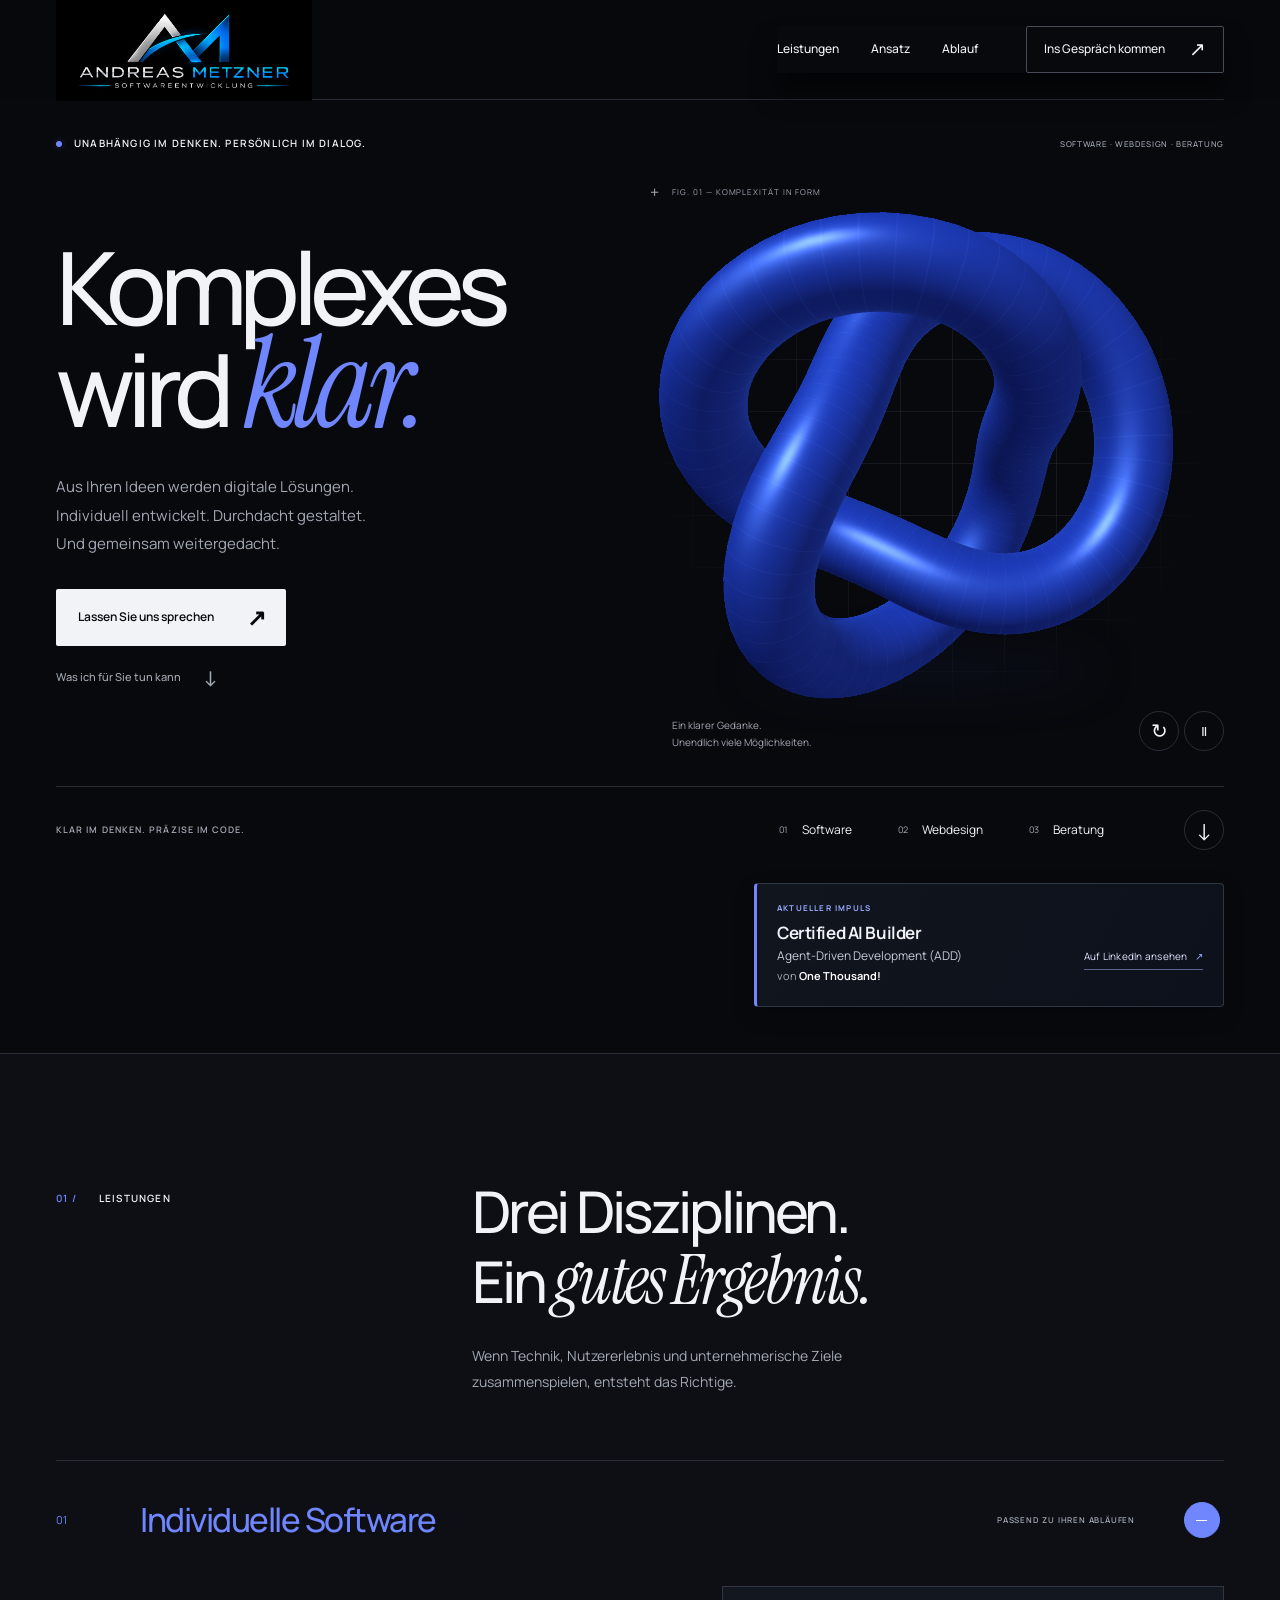
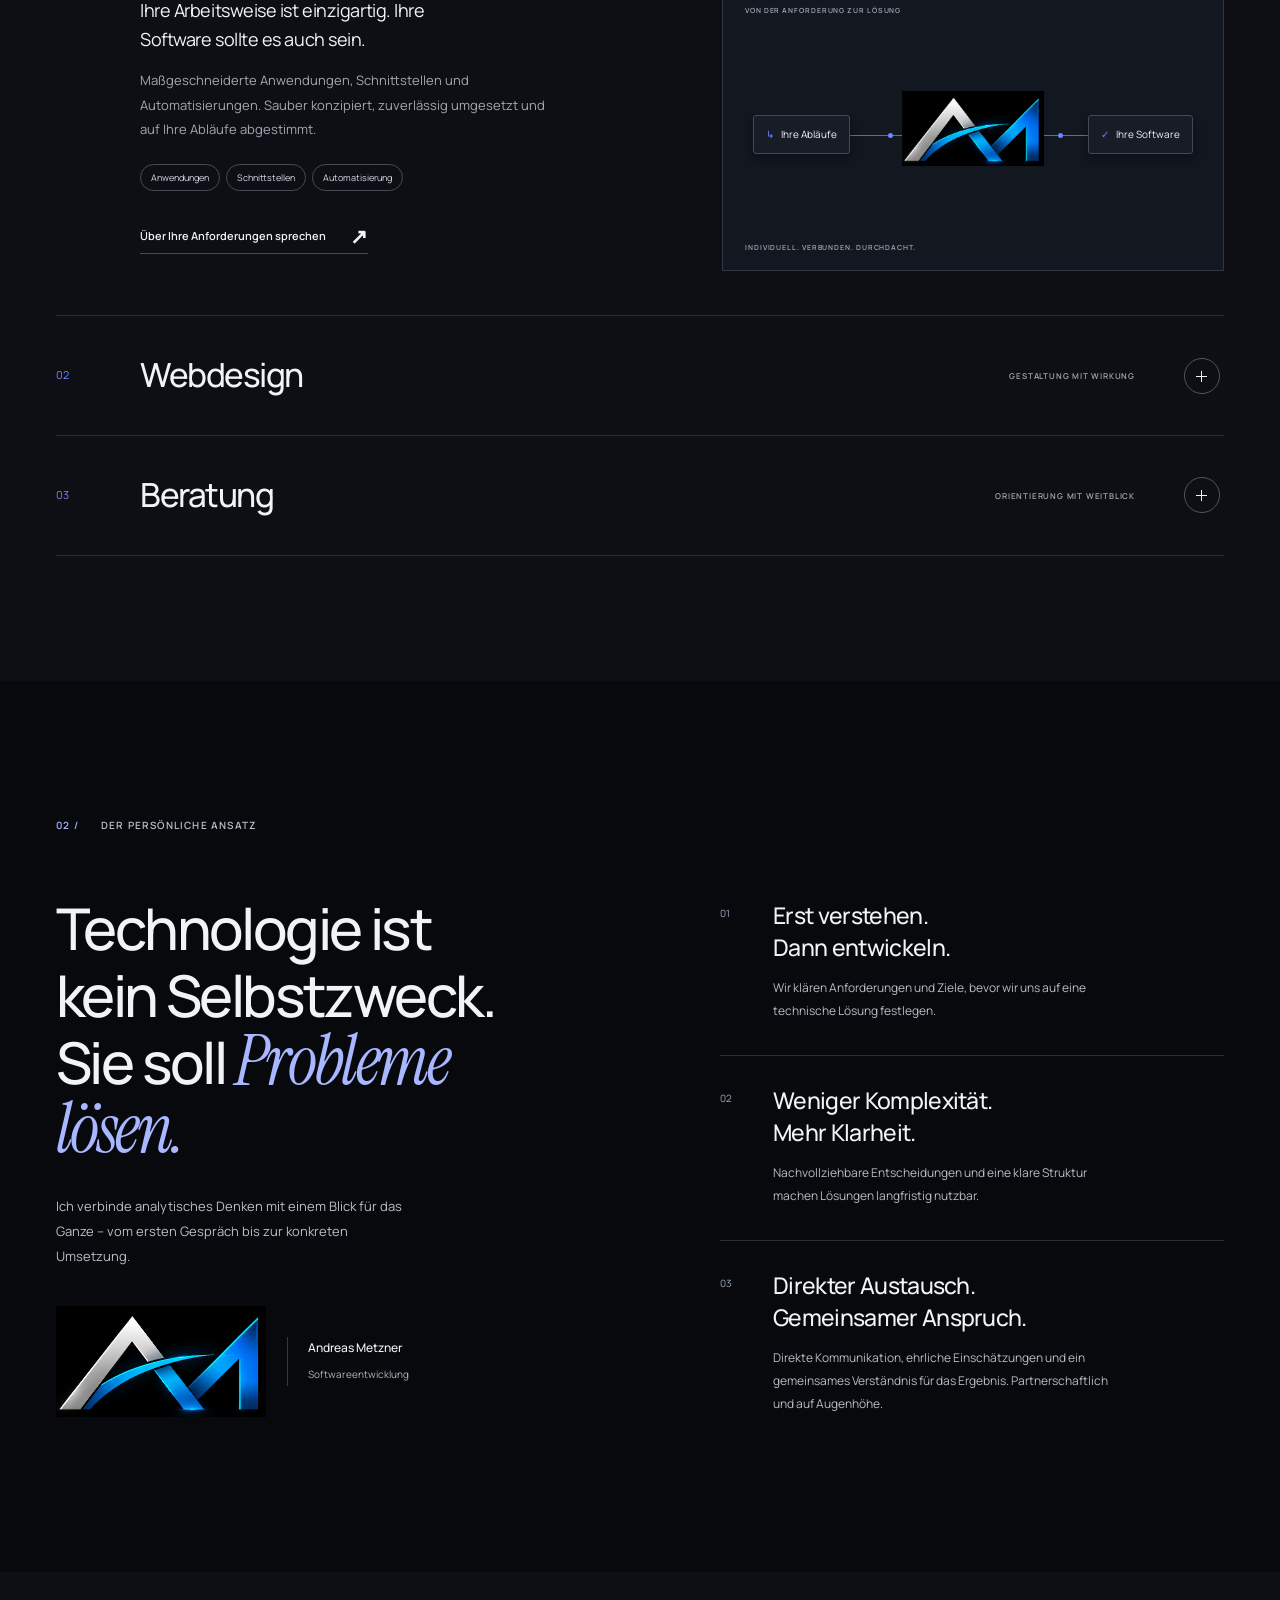
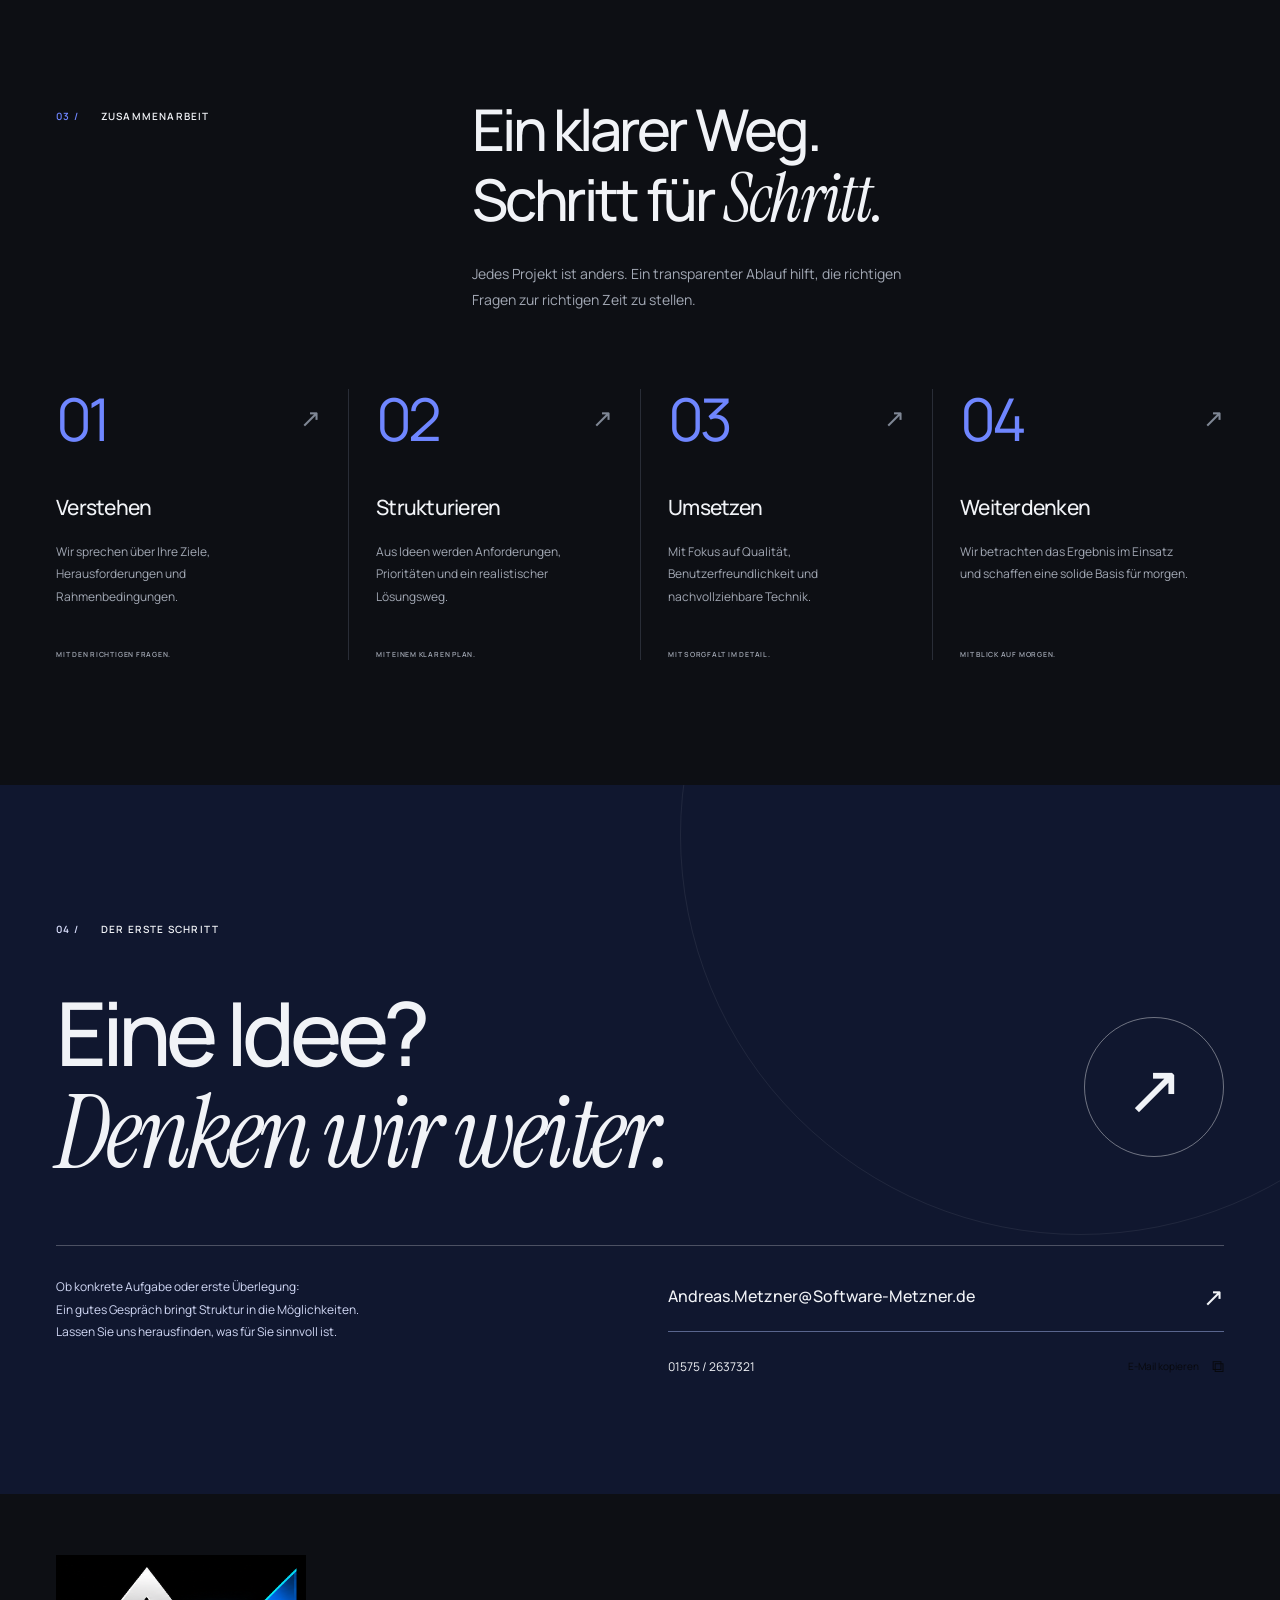
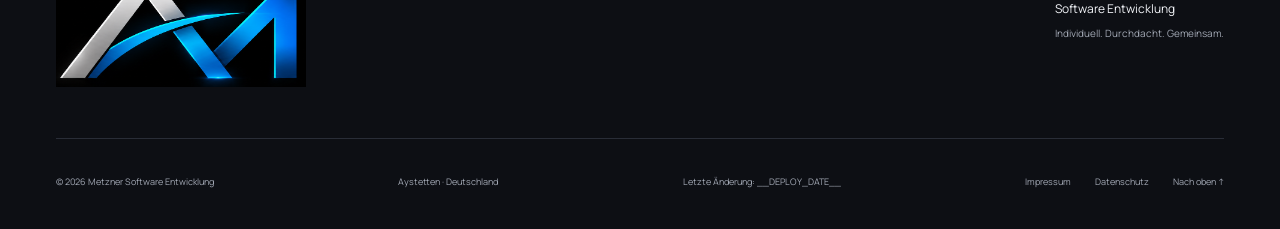
==== commit 20b243c6: "Remove standard project slogan from approach section" ====
--- a/index.html
+++ b/index.html
@@ -103,7 +103,6 @@
             <article class="principle reveal"><span>03</span><div><h3>Direkter Austausch.<br>Gemeinsamer Anspruch.</h3><p>Direkte Kommunikation, ehrliche Einschätzungen und ein gemeinsames Verständnis für das Ergebnis. Partnerschaftlich und auf Augenhöhe.</p></div></article>
           </div>
         </div>
-        <div class="approach-bottom"><span>KEIN STANDARDPROJEKT.</span><span>SONDERN <em>Ihr</em> PROJEKT.</span><span aria-hidden="true">↗</span></div>
       </div>
     </section>
 
--- a/assets/style.css
+++ b/assets/style.css
@@ -167,3 +167,20 @@
 .focus-link span{margin-left:8px;color:#9aabff}
 @media(max-width:600px){.focus-highlight{padding:12px 0 58px}.focus-card{grid-template-columns:1fr;gap:17px;padding:24px 20px;min-height:0}.focus-kicker{font-size:9px}.focus-main h2{font-size:clamp(34px,10vw,48px)}.focus-link{grid-column:1;margin-top:0}}
 @media(prefers-reduced-motion:reduce){.focus-card{transition:none}}
+
+
+/* Compact visiting-card style for the LinkedIn highlight. */
+.focus-highlight{padding:10px 0 46px;background:#08090d;color:#f1f3f7}
+.focus-inner{border-top:0;padding-top:0;display:flex;justify-content:flex-end}
+.focus-card{position:relative;display:grid;grid-template-columns:1fr auto;column-gap:18px;row-gap:8px;align-items:center;width:min(100%,470px);min-height:0;padding:17px 20px 15px;overflow:hidden;text-decoration:none;color:inherit;background:linear-gradient(115deg,#11151e,#0d111b);border:1px solid #303744;border-left:3px solid #7186ff;border-radius:4px;box-shadow:0 8px 22px #0003;transition:border-color .2s ease,transform .2s ease}
+.focus-card:hover{border-color:#7186ff;transform:translateY(-1px)}
+.focus-kicker{grid-column:1/-1;align-self:start;color:#9aabff;font-size:8px;font-weight:700;letter-spacing:.15em}
+.focus-main{min-width:0}
+.focus-main .focus-title{margin:0 0 4px;color:#f1f3f7;font-size:17px;line-height:1.2;font-weight:650;letter-spacing:-.025em}
+.focus-main .focus-description{margin:0;color:#c5cad6;font-size:12px;line-height:1.5}
+.focus-main .focus-provider{margin:3px 0 0;color:#a2a8b4;font-size:11px;line-height:1.4}
+.focus-main strong{color:#fff;font-weight:650;white-space:nowrap}
+.focus-link{grid-column:2;grid-row:2/4;justify-self:end;align-self:center;white-space:nowrap;padding-bottom:4px;border-bottom:1px solid #59658d;color:#e1e6ff;font-size:10px}
+.focus-link span{margin-left:5px;color:#9aabff}
+@media(max-width:600px){.focus-highlight{padding:4px 0 34px}.focus-inner{justify-content:flex-start}.focus-card{width:100%;grid-template-columns:minmax(0,1fr) auto;column-gap:10px;padding:15px 14px}.focus-main .focus-title{font-size:16px}.focus-main .focus-description{font-size:11px}.focus-link{font-size:9px}}
+@media(prefers-reduced-motion:reduce){.focus-card{transition:none}}
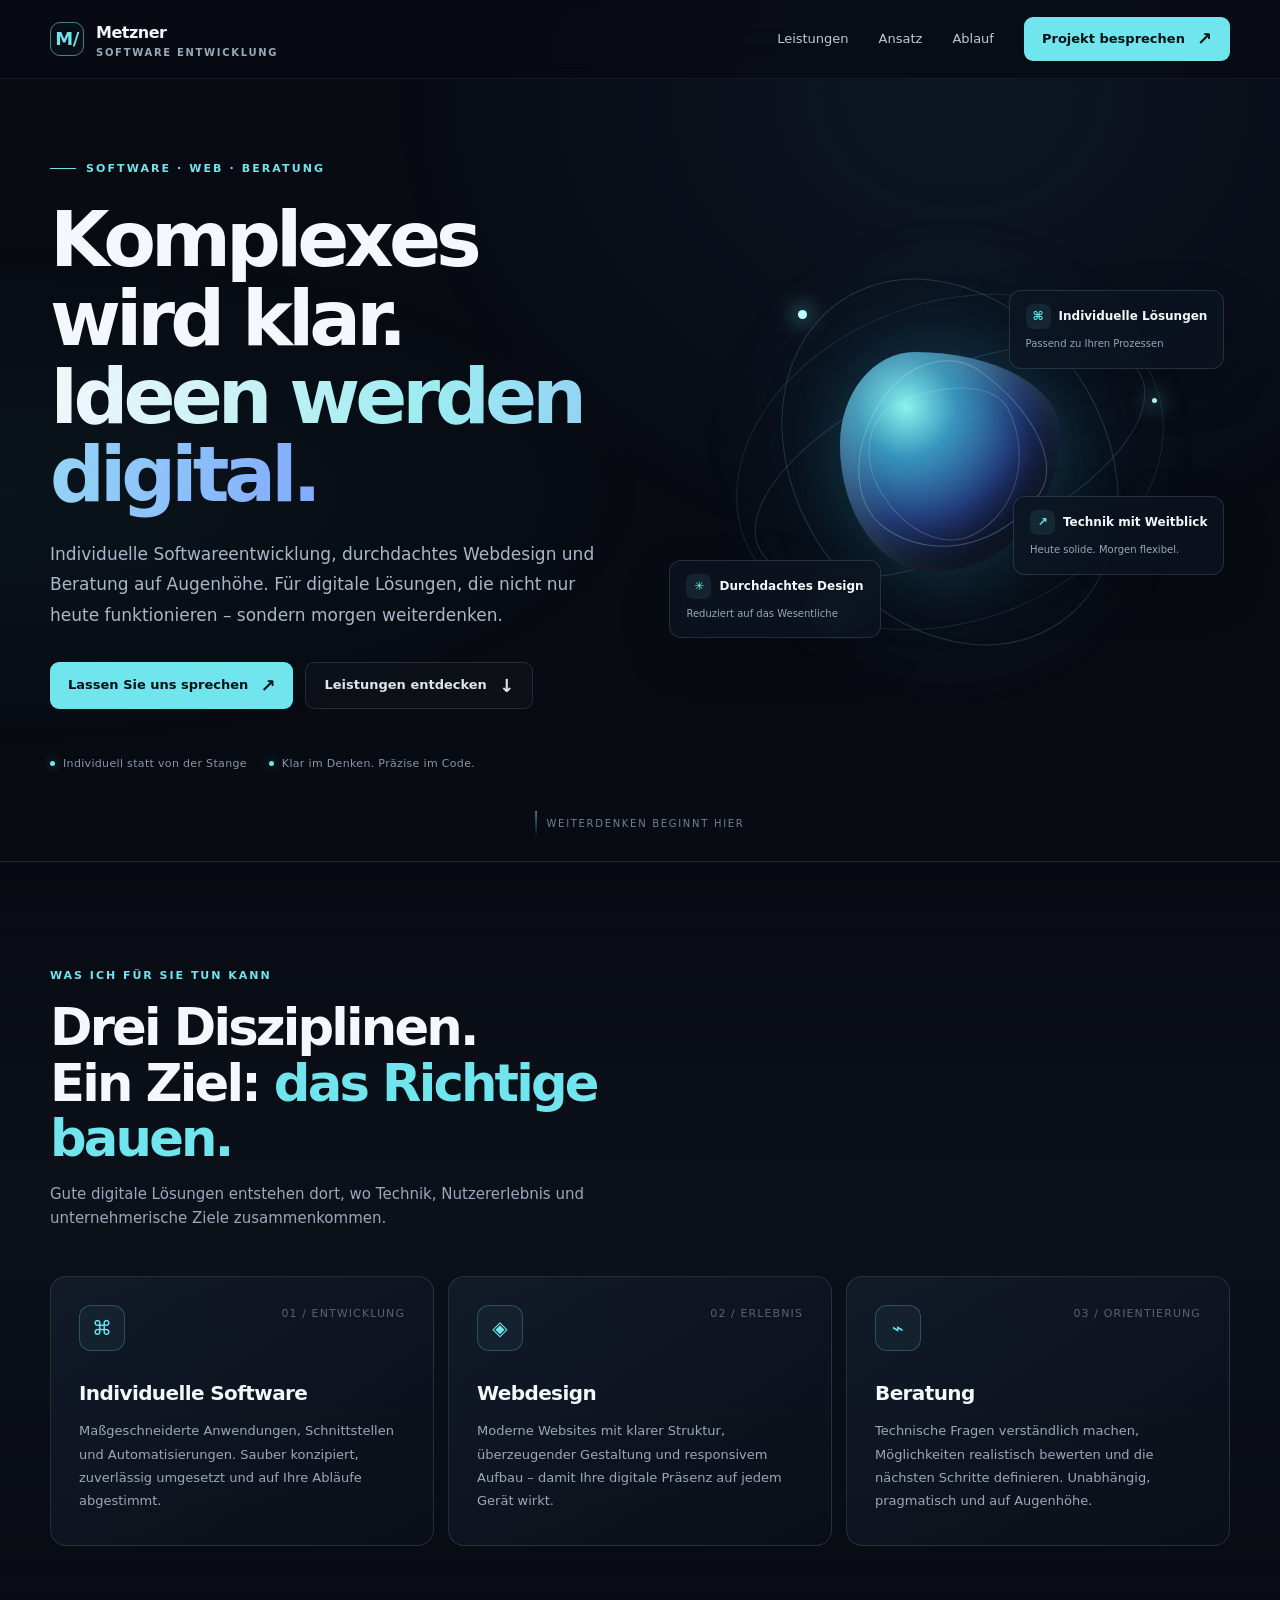
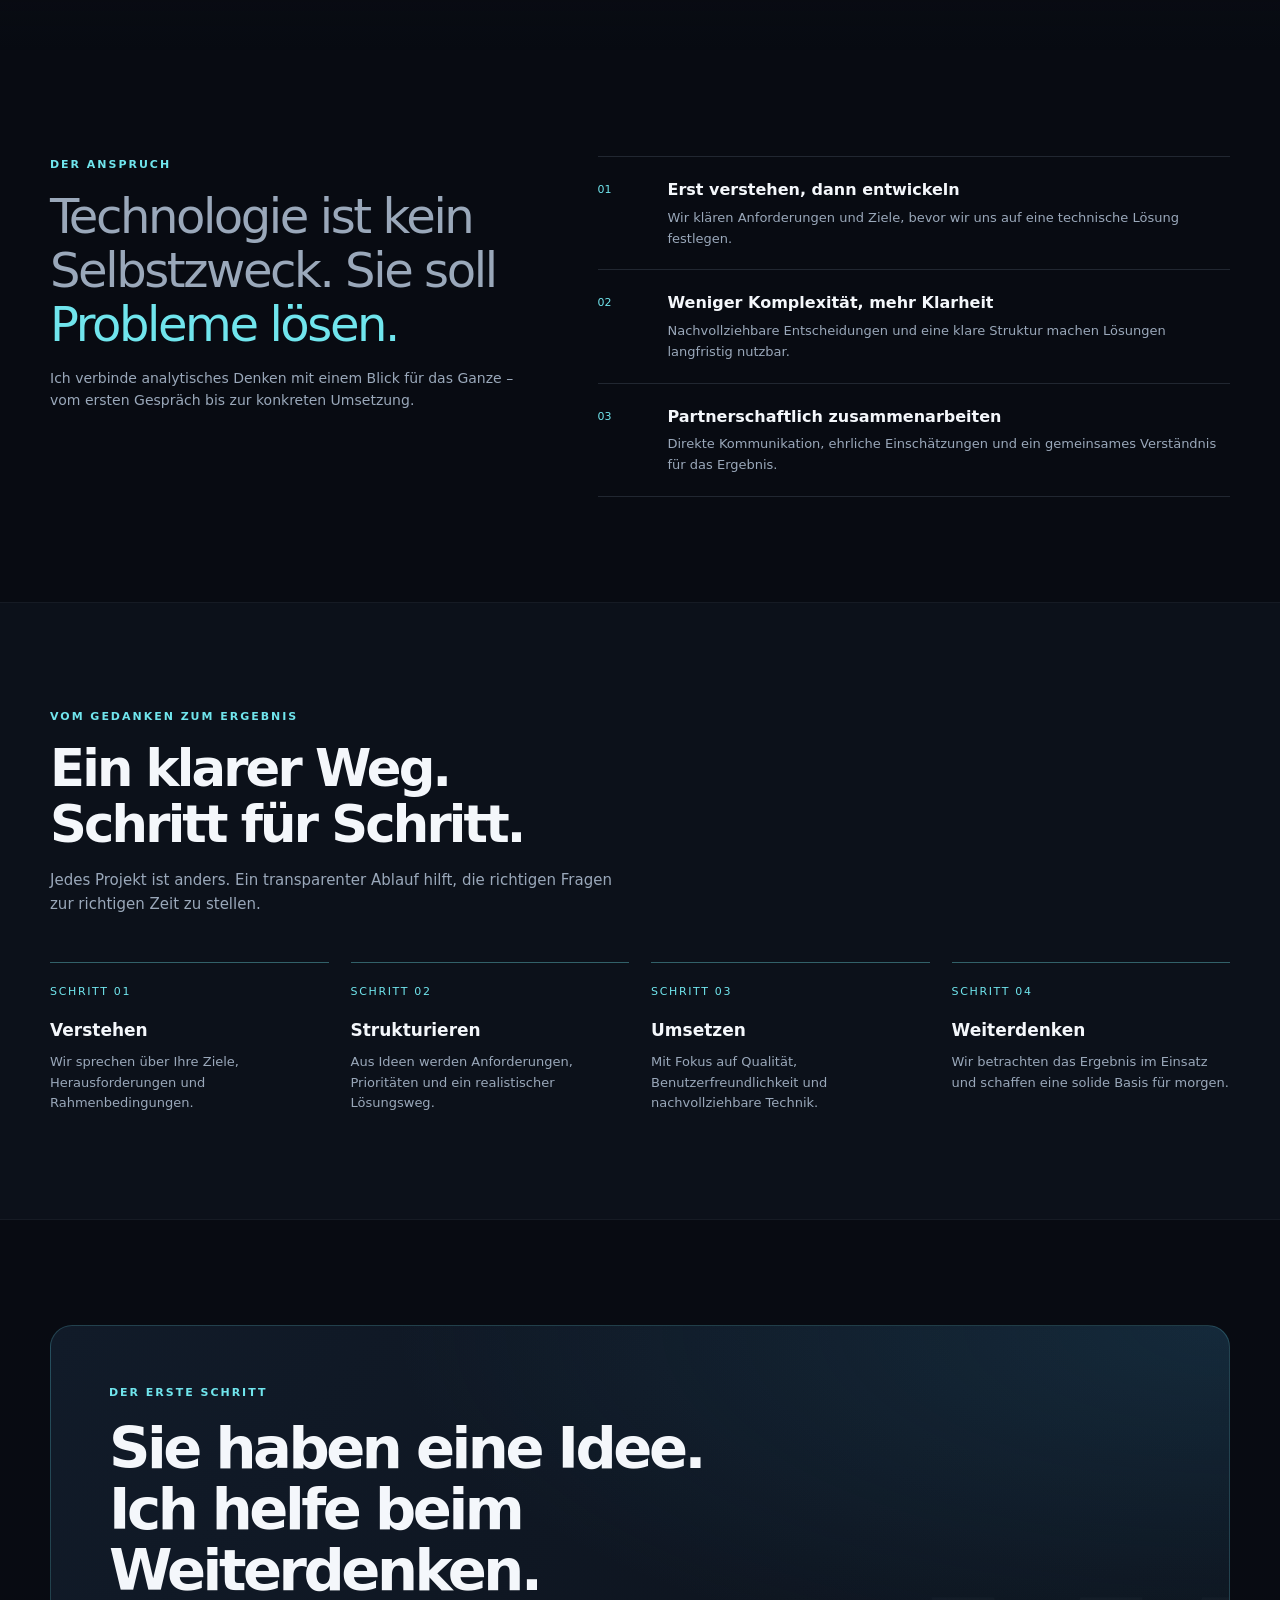
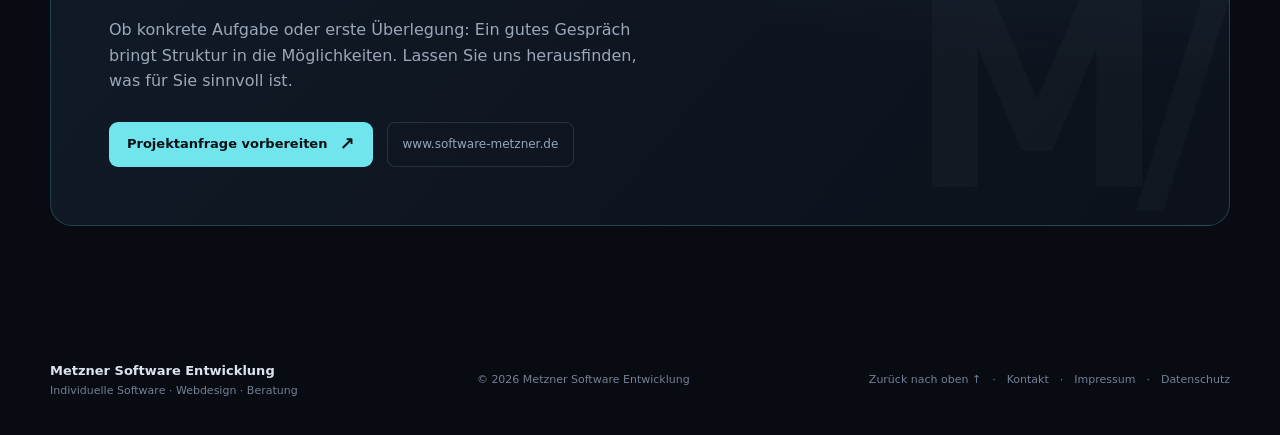
==== commit 3fa3d7a1: "Add files from metzner-software-website (2).zip" ====
--- a/index.html
+++ b/index.html
@@ -1,131 +1,27 @@
 <!doctype html>
 <html lang="de">
 <head>
-  <meta charset="utf-8">
-  <meta name="viewport" content="width=device-width, initial-scale=1">
-  <meta name="theme-color" content="#08090d">
-  <meta name="description" content="Individuelle Software, durchdachtes Webdesign und Beratung auf Augenhöhe. Andreas Metzner bringt komplexe Anforderungen in eine klare Form.">
-  <title>Metzner Software Entwicklung — Komplexes wird klar.</title>
-  <link rel="icon" href="assets/AM%20Monogramm.png" type="image/png">
-  <link rel="preload" href="assets/fonts/Manrope.ttf" as="font" type="font/ttf" crossorigin>
-  <link rel="preload" href="assets/fonts/InstrumentSerif-Italic.ttf" as="font" type="font/ttf" crossorigin>
-  <link rel="stylesheet" href="assets/style.css">
-  <noscript><link rel="stylesheet" href="assets/no-script.css"></noscript>
-  <script src="assets/main.js" defer></script>
-  <script src="assets/geometry.js" defer></script>
-  <script src="assets/renderer.js" defer></script>
-  <script src="assets/sculpture.js" defer></script>
+<meta charset="utf-8"><meta name="viewport" content="width=device-width, initial-scale=1">
+<meta name="theme-color" content="#080b12"><meta name="description" content="Metzner Software Entwicklung – individuelle Software, durchdachtes Webdesign und Beratung, die aus komplexen Anforderungen klare Lösungen macht.">
+<title>Metzner Software Entwicklung — Digitale Lösungen mit Substanz</title>
+<style>
+:root{--bg:#080b12;--panel:#101622;--panel2:#121c2a;--text:#f4f7fb;--muted:#9aa8ba;--line:rgba(190,213,239,.14);--cyan:#70e5ed;--blue:#719dff;--max:1180px}*{box-sizing:border-box}html{scroll-behavior:smooth;scroll-padding-top:90px}body{margin:0;background:var(--bg);color:var(--text);font-family:Inter,ui-sans-serif,system-ui,-apple-system,BlinkMacSystemFont,"Segoe UI",sans-serif;line-height:1.6;overflow-x:hidden}body:before{content:"";position:fixed;inset:0;pointer-events:none;z-index:-1;background:radial-gradient(ellipse at 75% 10%,rgba(47,103,167,.12),transparent 42%),radial-gradient(ellipse at 0% 55%,rgba(33,123,143,.08),transparent 36%)}a{color:inherit;text-decoration:none}.wrap{width:min(var(--max),calc(100% - 48px));margin:auto}.nav{position:sticky;top:0;z-index:20;background:rgba(8,11,18,.78);backdrop-filter:blur(18px);border-bottom:1px solid rgba(255,255,255,.06)}.navin{height:78px;display:flex;align-items:center;justify-content:space-between;gap:24px}.brand{display:flex;align-items:center;gap:12px;font-weight:720;letter-spacing:-.03em}.brandmark{width:34px;height:34px;display:grid;place-items:center;border:1px solid rgba(112,229,237,.55);border-radius:10px;color:var(--cyan);font-size:18px;box-shadow:inset 0 0 20px #70e5ed10}.brand small{display:block;color:var(--muted);font-size:10px;letter-spacing:.17em;text-transform:uppercase;font-weight:600;line-height:1.1;margin-top:2px}.links{display:flex;align-items:center;gap:30px;color:#c0cad8;font-size:13px}.links a:hover{color:var(--cyan)}.navcta,.btn{display:inline-flex;align-items:center;justify-content:center;gap:12px;padding:12px 18px;border-radius:9px;font-size:13px;font-weight:700;transition:transform .2s,background .2s,border-color .2s}.navcta,.btn.primary{background:var(--cyan);color:#071116}.navcta:hover,.btn:hover{transform:translateY(-2px)}.hero{min-height:690px;display:grid;grid-template-columns:1.02fr .98fr;align-items:center;gap:36px;padding:72px 0 88px;position:relative}.eyebrow{display:inline-flex;align-items:center;gap:10px;color:var(--cyan);font-size:11px;font-weight:750;text-transform:uppercase;letter-spacing:.19em}.eyebrow:before{content:"";width:26px;height:1px;background:var(--cyan)}h1{font-size:clamp(46px,6vw,78px);line-height:1.02;letter-spacing:-.065em;margin:24px 0 24px;max-width:720px}h1 .shine{background:linear-gradient(100deg,#f4f7fb 0%,#9cecf0 48%,#83a9ff 100%);color:transparent;background-clip:text}.lead{font-size:17px;line-height:1.8;color:#aab7c8;max-width:550px}.actions{display:flex;gap:12px;flex-wrap:wrap;margin-top:32px}.btn.secondary{border:1px solid var(--line);color:#dce5f0;background:rgba(255,255,255,.025)}.btn.secondary:hover{border-color:#70e5ed66}.arrow{font-size:18px;line-height:1}.microproof{display:flex;gap:22px;flex-wrap:wrap;margin-top:46px;color:#8796aa;font-size:11px;letter-spacing:.03em}.microproof span{display:flex;align-items:center;gap:8px}.microproof i{width:5px;height:5px;border-radius:50%;background:var(--cyan);box-shadow:0 0 12px #70e5ed88}.visual{height:490px;position:relative;display:grid;place-items:center;isolation:isolate}.halo{position:absolute;width:min(100%,490px);aspect-ratio:1;border-radius:50%;background:radial-gradient(circle,rgba(42,135,162,.2),rgba(25,60,98,.1) 43%,transparent 70%);filter:blur(5px)}.orbit{position:absolute;border:1px solid rgba(133,195,227,.2);border-radius:50%;transform:rotate(-24deg)}.orbit.one{width:420px;height:180px}.orbit.two{width:390px;height:310px;transform:rotate(56deg)}.orbit.three{width:320px;height:440px;transform:rotate(70deg);border-color:rgba(112,229,237,.12)}.core{width:220px;height:220px;position:relative;border-radius:34% 66% 58% 42% / 42% 36% 64% 58%;background:radial-gradient(circle at 30% 25%,#8af3ed 0,#3895bd 22%,#253e83 52%,#101628 76%);box-shadow:0 0 80px #238ba744,inset -20px -25px 55px #080b12aa,inset 10px 10px 35px #b0ffff55;animation:morph 10s ease-in-out infinite, float 6s ease-in-out infinite}.core:before,.core:after{content:"";position:absolute;inset:18px;border:1px solid #c2ffff40;border-radius:inherit;transform:rotate(35deg)}.core:after{inset:34px;transform:rotate(-26deg);border-color:#d8e7ff36}.spark{position:absolute;width:9px;height:9px;border-radius:50%;background:#b9ffff;box-shadow:0 0 20px 5px #70e5ed66}.s1{top:19%;left:23%}.s2{right:13%;top:37%;width:5px;height:5px}.s3{bottom:19%;left:29%;width:6px;height:6px}.floatcard{position:absolute;padding:13px 16px;border:1px solid #a6c7e52b;background:rgba(13,21,34,.75);backdrop-filter:blur(14px);border-radius:12px;box-shadow:0 18px 50px #0003}.floatcard strong{font-size:12px;display:block}.floatcard small{font-size:10px;color:#94a7bc}.floatcard .mini{display:inline-grid;place-items:center;width:25px;height:25px;border-radius:7px;background:#70e5ed17;color:var(--cyan);margin-right:8px}.fc1{top:15%;right:1%}.fc2{bottom:14%;left:0}.fc3{bottom:27%;right:1%}.scrollhint{position:absolute;bottom:24px;left:50%;transform:translateX(-50%);font-size:10px;color:#718096;letter-spacing:.17em;text-transform:uppercase;display:flex;align-items:center;gap:10px}.scrollhint:before{content:"";width:1px;height:26px;background:linear-gradient(var(--cyan),transparent)}section{padding:105px 0}.sectionhead{max-width:680px;margin-bottom:46px}.kicker{font-size:11px;color:var(--cyan);text-transform:uppercase;letter-spacing:.18em;font-weight:750}.sectionhead h2{font-size:clamp(34px,4vw,52px);line-height:1.08;letter-spacing:-.055em;margin:16px 0}.sectionhead p{color:var(--muted);max-width:590px;margin:0;font-size:15px}.services{border-top:1px solid var(--line);background:linear-gradient(180deg,transparent,#0c111a 45%,transparent)}.cards{display:grid;grid-template-columns:repeat(3,1fr);gap:14px}.service{padding:28px;border:1px solid var(--line);border-radius:16px;background:linear-gradient(145deg,rgba(20,30,45,.8),rgba(11,16,25,.8));min-height:270px;transition:transform .25s,border-color .25s}.service:hover{transform:translateY(-5px);border-color:#70e5ed55}.iconbox{width:46px;height:46px;border:1px solid #70e5ed40;background:#70e5ed0c;border-radius:12px;display:grid;place-items:center;color:var(--cyan);font-size:20px}.service h3{font-size:20px;letter-spacing:-.03em;margin:26px 0 10px}.service p{font-size:13px;color:var(--muted);line-height:1.8;margin:0}.service .num{float:right;color:#546478;font-size:11px;letter-spacing:.1em}.manifesto{display:grid;grid-template-columns:.85fr 1.15fr;gap:80px;align-items:start}.manifesto .big{font-size:clamp(30px,4vw,48px);line-height:1.13;letter-spacing:-.05em;margin:15px 0}.manifesto .big span{color:var(--cyan)}.manifesto p{color:var(--muted);font-size:14px}.principles{border-top:1px solid var(--line)}.principle{display:grid;grid-template-columns:54px 1fr;gap:16px;padding:20px 0;border-bottom:1px solid var(--line)}.principle .n{font-size:11px;color:var(--cyan);padding-top:4px}.principle h3{margin:0 0 5px;font-size:16px}.principle p{margin:0;font-size:13px}.process{background:#0c111a;border-block:1px solid #ffffff0b}.steps{display:grid;grid-template-columns:repeat(4,1fr);gap:22px}.step{border-top:1px solid #70e5ed60;padding-top:20px}.step .n{font-size:11px;color:var(--cyan);letter-spacing:.15em}.step h3{font-size:17px;margin:16px 0 8px}.step p{font-size:13px;color:var(--muted);margin:0}.contactbox{position:relative;overflow:hidden;padding:58px;border-radius:22px;border:1px solid #70e5ed33;background:radial-gradient(ellipse at 100% 0%,#245a7950,transparent 50%),linear-gradient(130deg,#111b29,#0c111a)}.contactbox:after{content:"M/";position:absolute;right:30px;bottom:-80px;font-size:260px;font-weight:900;letter-spacing:-.12em;color:#d8ffff06;pointer-events:none}.contactbox h2{font-size:clamp(34px,4.5vw,58px);line-height:1.06;letter-spacing:-.06em;max-width:650px;margin:16px 0}.contactbox p{color:var(--muted);max-width:560px}.contactrow{display:flex;align-items:center;gap:14px;flex-wrap:wrap;margin-top:28px;position:relative;z-index:1}.domain{font-size:12px;color:#93a5bb;border:1px solid var(--line);border-radius:8px;padding:12px 15px}footer{padding:30px 0 36px;color:#728197;font-size:11px}.footerin{display:flex;justify-content:space-between;align-items:center;gap:20px;flex-wrap:wrap}.footerbrand{color:#dbe4ee;font-weight:700;font-size:13px}footer a:hover{color:var(--cyan)}.fade{opacity:0;transform:translateY(18px);transition:opacity .7s ease,transform .7s ease}.fade.visible{opacity:1;transform:none}@keyframes morph{0%,100%{border-radius:34% 66% 58% 42% / 42% 36% 64% 58%;transform:rotate(0)}50%{border-radius:53% 47% 40% 60% / 56% 58% 42% 44%;transform:rotate(12deg)}}@keyframes float{0%,100%{translate:0 0}50%{translate:0 -12px}}@media(max-width:850px){.links{gap:16px}.links a:not(.navcta){display:none}.hero{grid-template-columns:1fr;padding-top:70px;gap:0}.hero-copy{position:relative;z-index:2}.visual{height:390px;margin-top:10px}.orbit.one{width:340px}.orbit.two{width:310px;height:260px}.orbit.three{height:360px;width:260px}.core{width:175px;height:175px}.fc1{right:5%}.fc2{left:4%}.cards{grid-template-columns:1fr}.service{min-height:auto}.manifesto{grid-template-columns:1fr;gap:34px}.steps{grid-template-columns:repeat(2,1fr);row-gap:34px}.contactbox{padding:36px}}@media(max-width:520px){.wrap{width:min(var(--max),calc(100% - 32px))}.navin{height:68px}.brand{font-size:13px}.navcta{padding:10px 12px;font-size:11px}.hero{padding:55px 0 65px;min-height:auto}h1{font-size:48px}.lead{font-size:15px}.microproof{gap:12px;margin-top:30px}.visual{height:330px}.orbit.one{width:290px;height:145px}.orbit.two{width:275px;height:230px}.orbit.three{width:220px;height:320px}.core{width:145px;height:145px}.floatcard{padding:10px 12px}.fc1{top:10%;right:0}.fc2{bottom:10%;left:0}.fc3{bottom:24%;right:0}.floatcard strong{font-size:10px}.floatcard small{font-size:9px}.scrollhint{display:none}section{padding:76px 0}.sectionhead h2{font-size:38px}.steps{grid-template-columns:1fr}.contactbox{padding:28px 22px}.contactbox:after{font-size:180px;right:10px}.footerin{align-items:flex-start;flex-direction:column;gap:8px}}@media(prefers-reduced-motion:reduce){*,*:before,*:after{scroll-behavior:auto!important;animation:none!important;transition:none!important}.fade{opacity:1;transform:none}}
+</style>
 </head>
 <body>
-  <a class="skip-link" href="#main">Zum Inhalt springen</a>
-  <header class="site-header">
-    <div class="shell header-inner">
-      <a class="brand brand-lockup" href="#start" aria-label="Andreas Metzner – Softwareentwicklung Startseite"><img class="full-brand-logo" src="assets/Glänzendes AM-Softwarelogo auf Schwarz.png" alt="Andreas Metzner – Softwareentwicklung" width="270" height="90"></a>
-      <button class="menu-toggle" type="button" aria-expanded="false" aria-controls="main-nav"><span>Menü</span><span class="menu-lines" aria-hidden="true"></span></button>
-      <nav class="main-nav" id="main-nav" aria-label="Hauptnavigation">
-        <a href="#leistungen">Leistungen</a>
-        <a href="#ansatz">Ansatz</a>
-        <a href="#ablauf">Ablauf</a>
-        <a class="nav-contact" href="#kontakt">Ins Gespräch kommen <span aria-hidden="true">↗</span></a>
-      </nav>
-    </div>
-    <div class="reading-progress" aria-hidden="true"></div>
-  </header>
-  <main id="main">
-    <section class="hero shell" id="start" aria-labelledby="hero-heading">
-      <div class="hero-topline"><p class="eyebrow"><span class="status-dot"></span>Unabhängig im Denken. Persönlich im Dialog.</p><span class="edition">SOFTWARE · WEBDESIGN · BERATUNG</span></div>
-      <div class="hero-stage">
-        <div class="hero-copy">
-          <h1 id="hero-heading">Komplexes<br>wird <em>klar.</em></h1>
-          <p class="hero-intro">Aus Ihren Ideen werden digitale Lösungen.<br>Individuell entwickelt. Durchdacht gestaltet.<br>Und gemeinsam weitergedacht.</p>
-          <a class="button button-dark" href="#kontakt">Lassen Sie uns sprechen <span class="button-arrow" aria-hidden="true">↗</span></a>
-          <a class="text-link hero-discover" href="#leistungen">Was ich für Sie tun kann <span aria-hidden="true">↓</span></a>
-        </div>
-        <div class="sculpture" id="sculpture">
-          <div class="sculpture-grid" aria-hidden="true"></div>
-          <span class="figure-label" aria-hidden="true">FIG. 01 — KOMPLEXITÄT IN FORM</span>
-          <div class="sculpture-render" role="img" aria-label="Eine skulpturale, kobaltblaue Schleife aus vielen feinen, miteinander verbundenen Linien.">
-            <img class="sculpture-fallback" src="assets/sculpture.svg" alt="" width="700" height="700">
-            <canvas id="sculpture-canvas" aria-hidden="true" width="700" height="700"></canvas>
-          </div>
-          <span class="sculpture-cursor" aria-hidden="true">ENTDECKEN <span>↔</span></span>
-          <div class="figure-bottom"><span class="figure-caption">Ein klarer Gedanke.<br>Unendlich viele Möglichkeiten.</span><div class="sculpture-controls" role="group" aria-label="Darstellung der Skulptur">
-            <button type="button" id="rotate-form" aria-label="Skulptur drehen" title="Skulptur drehen">↻</button>
-            <button type="button" id="motion-toggle" aria-label="Bewegung pausieren" aria-pressed="false" title="Bewegung pausieren"><span class="motion-icon" aria-hidden="true">Ⅱ</span></button>
-          </div></div>
-        </div>
-      </div>
-      <div class="hero-bottom"><span class="hero-note">KLAR IM DENKEN. PRÄZISE IM CODE.</span><a href="#leistungen"><span>01</span> Software</a><a href="#leistungen"><span>02</span> Webdesign</a><a href="#leistungen"><span>03</span> Beratung</a><a class="scroll-cue" href="#leistungen" aria-label="Zu den Leistungen scrollen">↓</a></div>
-    </section>
+<header class="nav"><div class="wrap navin"><a class="brand" href="#start" aria-label="Metzner Software Entwicklung – Startseite"><span class="brandmark">M/</span><span>Metzner<small>Software Entwicklung</small></span></a><nav class="links" aria-label="Hauptnavigation"><a href="#leistungen">Leistungen</a><a href="#ansatz">Ansatz</a><a href="#ablauf">Ablauf</a><a class="navcta" href="#kontakt">Projekt besprechen <span class="arrow">↗</span></a></nav></div></header>
+<main>
+<section class="wrap hero" id="start"><div class="hero-copy"><div class="eyebrow">Software · Web · Beratung</div><h1>Komplexes wird klar.<br><span class="shine">Ideen werden digital.</span></h1><p class="lead">Individuelle Softwareentwicklung, durchdachtes Webdesign und Beratung auf Augenhöhe. Für digitale Lösungen, die nicht nur heute funktionieren – sondern morgen weiterdenken.</p><div class="actions"><a class="btn primary" href="#kontakt">Lassen Sie uns sprechen <span class="arrow">↗</span></a><a class="btn secondary" href="#leistungen">Leistungen entdecken <span class="arrow">↓</span></a></div><div class="microproof"><span><i></i> Individuell statt von der Stange</span><span><i></i> Klar im Denken. Präzise im Code.</span></div></div>
+<div class="visual" aria-label="Abstrakte, leuchtende digitale Form als Symbol für vernetzte Ideen"><div class="halo"></div><div class="orbit one"></div><div class="orbit two"></div><div class="orbit three"></div><div class="core"></div><i class="spark s1"></i><i class="spark s2"></i><i class="spark s3"></i><div class="floatcard fc1"><strong><span class="mini">⌘</span>Individuelle Lösungen</strong><small>Passend zu Ihren Prozessen</small></div><div class="floatcard fc2"><strong><span class="mini">✳</span>Durchdachtes Design</strong><small>Reduziert auf das Wesentliche</small></div><div class="floatcard fc3"><strong><span class="mini">↗</span>Technik mit Weitblick</strong><small>Heute solide. Morgen flexibel.</small></div></div><div class="scrollhint">Weiterdenken beginnt hier</div></section>
+<section class="services" id="leistungen"><div class="wrap"><div class="sectionhead fade"><div class="kicker">Was ich für Sie tun kann</div><h2>Drei Disziplinen.<br>Ein Ziel: <span style="color:var(--cyan)">das Richtige bauen.</span></h2><p>Gute digitale Lösungen entstehen dort, wo Technik, Nutzererlebnis und unternehmerische Ziele zusammenkommen.</p></div><div class="cards"><article class="service fade"><span class="num">01 / ENTWICKLUNG</span><div class="iconbox">⌘</div><h3>Individuelle Software</h3><p>Maßgeschneiderte Anwendungen, Schnittstellen und Automatisierungen. Sauber konzipiert, zuverlässig umgesetzt und auf Ihre Abläufe abgestimmt.</p></article><article class="service fade"><span class="num">02 / ERLEBNIS</span><div class="iconbox">◈</div><h3>Webdesign</h3><p>Moderne Websites mit klarer Struktur, überzeugender Gestaltung und responsivem Aufbau – damit Ihre digitale Präsenz auf jedem Gerät wirkt.</p></article><article class="service fade"><span class="num">03 / ORIENTIERUNG</span><div class="iconbox">⌁</div><h3>Beratung</h3><p>Technische Fragen verständlich machen, Möglichkeiten realistisch bewerten und die nächsten Schritte definieren. Unabhängig, pragmatisch und auf Augenhöhe.</p></article></div></div></section>
+<section id="ansatz"><div class="wrap manifesto"><div class="fade"><div class="kicker">Der Anspruch</div><p class="big">Technologie ist kein Selbstzweck. Sie soll <span>Probleme lösen.</span></p><p>Ich verbinde analytisches Denken mit einem Blick für das Ganze – vom ersten Gespräch bis zur konkreten Umsetzung.</p></div><div class="principles fade"><div class="principle"><div class="n">01</div><div><h3>Erst verstehen, dann entwickeln</h3><p>Wir klären Anforderungen und Ziele, bevor wir uns auf eine technische Lösung festlegen.</p></div></div><div class="principle"><div class="n">02</div><div><h3>Weniger Komplexität, mehr Klarheit</h3><p>Nachvollziehbare Entscheidungen und eine klare Struktur machen Lösungen langfristig nutzbar.</p></div></div><div class="principle"><div class="n">03</div><div><h3>Partnerschaftlich zusammenarbeiten</h3><p>Direkte Kommunikation, ehrliche Einschätzungen und ein gemeinsames Verständnis für das Ergebnis.</p></div></div></div></div></section>
+<section class="process" id="ablauf"><div class="wrap"><div class="sectionhead fade"><div class="kicker">Vom Gedanken zum Ergebnis</div><h2>Ein klarer Weg.<br>Schritt für Schritt.</h2><p>Jedes Projekt ist anders. Ein transparenter Ablauf hilft, die richtigen Fragen zur richtigen Zeit zu stellen.</p></div><div class="steps"><article class="step fade"><div class="n">SCHRITT 01</div><h3>Verstehen</h3><p>Wir sprechen über Ihre Ziele, Herausforderungen und Rahmenbedingungen.</p></article><article class="step fade"><div class="n">SCHRITT 02</div><h3>Strukturieren</h3><p>Aus Ideen werden Anforderungen, Prioritäten und ein realistischer Lösungsweg.</p></article><article class="step fade"><div class="n">SCHRITT 03</div><h3>Umsetzen</h3><p>Mit Fokus auf Qualität, Benutzerfreundlichkeit und nachvollziehbare Technik.</p></article><article class="step fade"><div class="n">SCHRITT 04</div><h3>Weiterdenken</h3><p>Wir betrachten das Ergebnis im Einsatz und schaffen eine solide Basis für morgen.</p></article></div></div></section>
+<section id="kontakt"><div class="wrap"><div class="contactbox fade"><div class="kicker">Der erste Schritt</div><h2>Sie haben eine Idee.<br>Ich helfe beim Weiterdenken.</h2><p>Ob konkrete Aufgabe oder erste Überlegung: Ein gutes Gespräch bringt Struktur in die Möglichkeiten. Lassen Sie uns herausfinden, was für Sie sinnvoll ist.</p><div class="contactrow"><a class="btn primary" href="mailto:Andreas.metzner@Software-Metzner.de?subject=Projektanfrage%20%E2%80%93%20Metzner%20Software%20Entwicklung" id="emailLink">Projektanfrage vorbereiten <span class="arrow">↗</span></a><span class="domain">www.software-metzner.de</span></div></div></div></section>
+</main>
+<footer><div class="wrap footerin"><div><div class="footerbrand">Metzner Software Entwicklung</div><div>Individuelle Software · Webdesign · Beratung</div></div><div>© <span id="year"></span> Metzner Software Entwicklung</div><div><a href="#start">Zurück nach oben ↑</a>　·　<a href="#kontakt">Kontakt</a>　·　<a href="impressum.html">Impressum</a>　·　<a href="datenschutz.html">Datenschutz</a></div></div></footer>
+<script>
+const year=document.getElementById('year');year.textContent=new Date().getFullYear();
+const observer=new IntersectionObserver(entries=>entries.forEach(entry=>{if(entry.isIntersecting){entry.target.classList.add('visible');observer.unobserve(entry.target)}}),{threshold:.12});document.querySelectorAll('.fade').forEach(el=>observer.observe(el));
 
-    <section class="focus-highlight" aria-label="Aktueller Impuls">
-      <div class="shell focus-inner">
-        <a class="focus-card" href="https://lnkd.in/p/dramfJdn" target="_blank" rel="noopener noreferrer" aria-label="LinkedIn-Beitrag: Certified AI Builder – Agent-Driven Development von One Thousand">
-          <span class="focus-kicker">AKTUELLER IMPULS</span>
-          <div class="focus-main">
-            <p class="focus-title">Certified AI Builder</p>
-            <p class="focus-description">Agent-Driven Development (ADD)</p>
-            <p class="focus-provider">von <strong>One Thousand!</strong></p>
-          </div>
-          <span class="focus-link">Auf LinkedIn ansehen <span aria-hidden="true">↗</span></span>
-        </a>
-      </div>
-    </section>
-
-    <section class="services section-space" id="leistungen" aria-labelledby="services-heading">
-      <div class="shell">
-        <div class="section-heading reveal"><p class="eyebrow section-label"><span>01 /</span> Leistungen</p><div><h2 id="services-heading">Drei Disziplinen.<br>Ein <em>gutes Ergebnis.</em></h2><p class="section-intro">Wenn Technik, Nutzererlebnis und unternehmerische Ziele zusammenspielen, entsteht das Richtige.</p></div></div>
-        <div class="service-list">
-          <details class="service reveal" open>
-            <summary><span class="service-number">01</span><h3>Individuelle Software</h3><span class="service-tag">PASSEND ZU IHREN ABLÄUFEN</span><span class="expand-icon" aria-hidden="true"></span></summary>
-            <div class="service-content"><div class="service-copy"><p>Ihre Arbeitsweise ist einzigartig. Ihre Software sollte es auch sein.</p><p>Maßgeschneiderte Anwendungen, Schnittstellen und Automatisierungen. Sauber konzipiert, zuverlässig umgesetzt und auf Ihre Abläufe abgestimmt.</p><ul class="tags" aria-label="Schwerpunkte"><li>Anwendungen</li><li>Schnittstellen</li><li>Automatisierung</li></ul><a class="text-link" href="#kontakt">Über Ihre Anforderungen sprechen <span aria-hidden="true">↗</span></a></div><div class="service-illustration software-illustration" aria-hidden="true"><span class="diagram-label">VON DER ANFORDERUNG ZUR LÖSUNG</span><div class="system-node node-input"><span>↳</span> Ihre Abläufe</div><div class="system-path path-one"></div><div class="system-core"><img src="assets/AM Monogramm.png" alt="AM-Monogramm" width="58" height="52"></div><div class="system-path path-two"></div><div class="system-node node-output"><span>✓</span> Ihre Software</div><span class="diagram-footnote">INDIVIDUELL. VERBUNDEN. DURCHDACHT.</span></div></div>
-          </details>
-          <details class="service reveal">
-            <summary><span class="service-number">02</span><h3>Webdesign</h3><span class="service-tag">GESTALTUNG MIT WIRKUNG</span><span class="expand-icon" aria-hidden="true"></span></summary>
-            <div class="service-content"><div class="service-copy"><p>Ein digitaler Auftritt, der sich nach Ihnen anfühlt.</p><p>Moderne Websites mit klarer Struktur, überzeugender Gestaltung und responsivem Aufbau – damit Ihre digitale Präsenz auf jedem Gerät wirkt.</p><ul class="tags" aria-label="Schwerpunkte"><li>Konzeption</li><li>Gestaltung</li><li>Responsive Websites</li></ul><a class="text-link" href="#kontakt">Über Ihren Auftritt sprechen <span aria-hidden="true">↗</span></a></div><div class="service-illustration web-illustration" aria-hidden="true"><span class="diagram-label">EINE IDEE. JEDES FORMAT.</span><div class="browser-mock"><div class="browser-bar"><i></i><i></i><i></i></div><div class="mock-layout"><div><b>Einfach.<br>Überzeugend.</b><span></span><span></span><i>↗</i></div><div class="mock-art"><img src="assets/AM Monogramm.png" alt=""></div></div></div><div class="phone-mock"><div></div><b>Einfach.<br>Überzeugend.</b><span class="phone-monogram"><img src="assets/AM Monogramm.png" alt=""></span></div><span class="diagram-footnote">KLARHEIT AUF JEDEM BILDSCHIRM.</span></div></div>
-          </details>
-          <details class="service reveal">
-            <summary><span class="service-number">03</span><h3>Beratung</h3><span class="service-tag">ORIENTIERUNG MIT WEITBLICK</span><span class="expand-icon" aria-hidden="true"></span></summary>
-            <div class="service-content"><div class="service-copy"><p>Die richtigen Fragen stellen. Gute Entscheidungen treffen.</p><p>Technische Fragen verständlich machen, Möglichkeiten realistisch bewerten und die nächsten Schritte definieren. Unabhängig, pragmatisch und auf Augenhöhe.</p><ul class="tags" aria-label="Schwerpunkte"><li>Anforderungen</li><li>Technische Orientierung</li><li>Nächste Schritte</li></ul><a class="text-link" href="#kontakt">Gemeinsam Klarheit schaffen <span aria-hidden="true">↗</span></a></div><div class="service-illustration consulting-illustration" aria-hidden="true"><span class="diagram-label">AUS MÖGLICHKEITEN WIRD RICHTUNG.</span><svg viewBox="0 0 500 240" fill="none"><path d="M40 120H140L240 40H460M140 120L240 200H460" stroke="#c5c8d3" stroke-dasharray="4 6"/><path d="M40 120H460" stroke="#294bdb" stroke-width="3"/><circle cx="140" cy="120" r="9" fill="#294bdb"/><circle cx="320" cy="120" r="9" fill="#294bdb"/><path d="m447 108 13 12-13 12" stroke="#294bdb" stroke-width="3"/><text x="42" y="156">Ihre Frage</text><text x="276" y="156">Ein klarer Weg</text></svg><span class="diagram-footnote">VERSTEHEN. BEWERTEN. ENTSCHEIDEN.</span></div></div>
-          </details>
-        </div>
-      </div>
-    </section>
-
-    <section class="approach section-space" id="ansatz" aria-labelledby="approach-heading">
-      <div class="shell">
-        <p class="eyebrow section-label reveal"><span>02 /</span> Der persönliche Ansatz</p>
-        <div class="approach-grid">
-          <div class="approach-statement reveal"><h2 id="approach-heading">Technologie ist<br>kein Selbstzweck.<br>Sie soll <em>Probleme<br>lösen.</em></h2><p>Ich verbinde analytisches Denken mit einem Blick für das Ganze – vom ersten Gespräch bis zur konkreten Umsetzung.</p><div class="signature"><img class="signature-logo" src="assets/AM Monogramm.png" alt="AM-Monogramm" width="76" height="58"><div><strong>Andreas Metzner</strong><span>Softwareentwicklung</span></div></div></div>
-          <div class="principles">
-            <article class="principle reveal"><span>01</span><div><h3>Erst verstehen.<br>Dann entwickeln.</h3><p>Wir klären Anforderungen und Ziele, bevor wir uns auf eine technische Lösung festlegen.</p></div></article>
-            <article class="principle reveal"><span>02</span><div><h3>Weniger Komplexität.<br>Mehr Klarheit.</h3><p>Nachvollziehbare Entscheidungen und eine klare Struktur machen Lösungen langfristig nutzbar.</p></div></article>
-            <article class="principle reveal"><span>03</span><div><h3>Direkter Austausch.<br>Gemeinsamer Anspruch.</h3><p>Direkte Kommunikation, ehrliche Einschätzungen und ein gemeinsames Verständnis für das Ergebnis. Partnerschaftlich und auf Augenhöhe.</p></div></article>
-          </div>
-        </div>
-      </div>
-    </section>
-
-    <section class="process section-space" id="ablauf" aria-labelledby="process-heading">
-      <div class="shell">
-        <div class="section-heading reveal"><p class="eyebrow section-label"><span>03 /</span> Zusammenarbeit</p><div><h2 id="process-heading">Ein klarer Weg.<br>Schritt für <em>Schritt.</em></h2><p class="section-intro">Jedes Projekt ist anders. Ein transparenter Ablauf hilft, die richtigen Fragen zur richtigen Zeit zu stellen.</p></div></div>
-        <div class="steps">
-          <article class="step reveal"><div class="step-top"><span>01</span><span aria-hidden="true">↗</span></div><h3>Verstehen</h3><p>Wir sprechen über Ihre Ziele, Herausforderungen und Rahmenbedingungen.</p><span class="step-caption">MIT DEN RICHTIGEN FRAGEN.</span></article>
-          <article class="step reveal"><div class="step-top"><span>02</span><span aria-hidden="true">↗</span></div><h3>Strukturieren</h3><p>Aus Ideen werden Anforderungen, Prioritäten und ein realistischer Lösungsweg.</p><span class="step-caption">MIT EINEM KLAREN PLAN.</span></article>
-          <article class="step reveal"><div class="step-top"><span>03</span><span aria-hidden="true">↗</span></div><h3>Umsetzen</h3><p>Mit Fokus auf Qualität, Benutzerfreundlichkeit und nachvollziehbare Technik.</p><span class="step-caption">MIT SORGFALT IM DETAIL.</span></article>
-          <article class="step reveal"><div class="step-top"><span>04</span><span aria-hidden="true">↗</span></div><h3>Weiterdenken</h3><p>Wir betrachten das Ergebnis im Einsatz und schaffen eine solide Basis für morgen.</p><span class="step-caption">MIT BLICK AUF MORGEN.</span></article>
-        </div>
-      </div>
-    </section>
-
-    <section class="contact section-space" id="kontakt" aria-labelledby="contact-heading">
-      <div class="shell">
-        <p class="eyebrow section-label reveal"><span>04 /</span> Der erste Schritt</p>
-        <div class="contact-heading reveal"><h2 id="contact-heading">Eine Idee?<br><em>Denken wir weiter.</em></h2><a class="contact-orb" href="mailto:Andreas.Metzner@Software-Metzner.de?subject=Projektanfrage%20%E2%80%93%20Metzner%20Software%20Entwicklung" aria-label="Projektanfrage per E-Mail vorbereiten"><span aria-hidden="true">↗</span></a></div>
-        <div class="contact-details reveal"><p>Ob konkrete Aufgabe oder erste Überlegung:<br>Ein gutes Gespräch bringt Struktur in die Möglichkeiten.<br>Lassen Sie uns herausfinden, was für Sie sinnvoll ist.</p><div class="contact-links"><a class="contact-email" href="mailto:Andreas.Metzner@Software-Metzner.de?subject=Projektanfrage%20%E2%80%93%20Metzner%20Software%20Entwicklung">Andreas.Metzner@Software-Metzner.de <span aria-hidden="true">↗</span></a><div class="contact-secondary"><a href="tel:+4915752637321">01575 / 2637321</a><button class="copy-email" type="button">E-Mail kopieren <span aria-hidden="true">⧉</span></button></div><span class="copy-feedback" role="status" aria-live="polite"></span></div></div>
-      </div>
-    </section>
-  </main>
-  <footer class="site-footer"><div class="shell"><div class="footer-top"><a class="footer-wordmark footer-mark-only" href="#start" aria-label="Metzner – zurück nach oben"><img src="assets/AM Monogramm.png" alt="AM-Monogramm" width="150" height="116"></a><div class="footer-description">Software Entwicklung<br><span>Individuell. Durchdacht. Gemeinsam.</span></div></div><div class="footer-bottom"><span>© <span data-year>2026</span> Metzner Software Entwicklung</span><span class="footer-location">Aystetten · Deutschland</span><span class="last-updated">Letzte Änderung: __DEPLOY_DATE__</span><nav aria-label="Rechtliche Informationen"><a href="impressum.html">Impressum</a><a href="datenschutz.html">Datenschutz</a><a href="#start" aria-label="Zurück nach oben">Nach oben ↑</a></nav></div></div></footer>
-</body>
-</html>
+</script>
+</body></html>
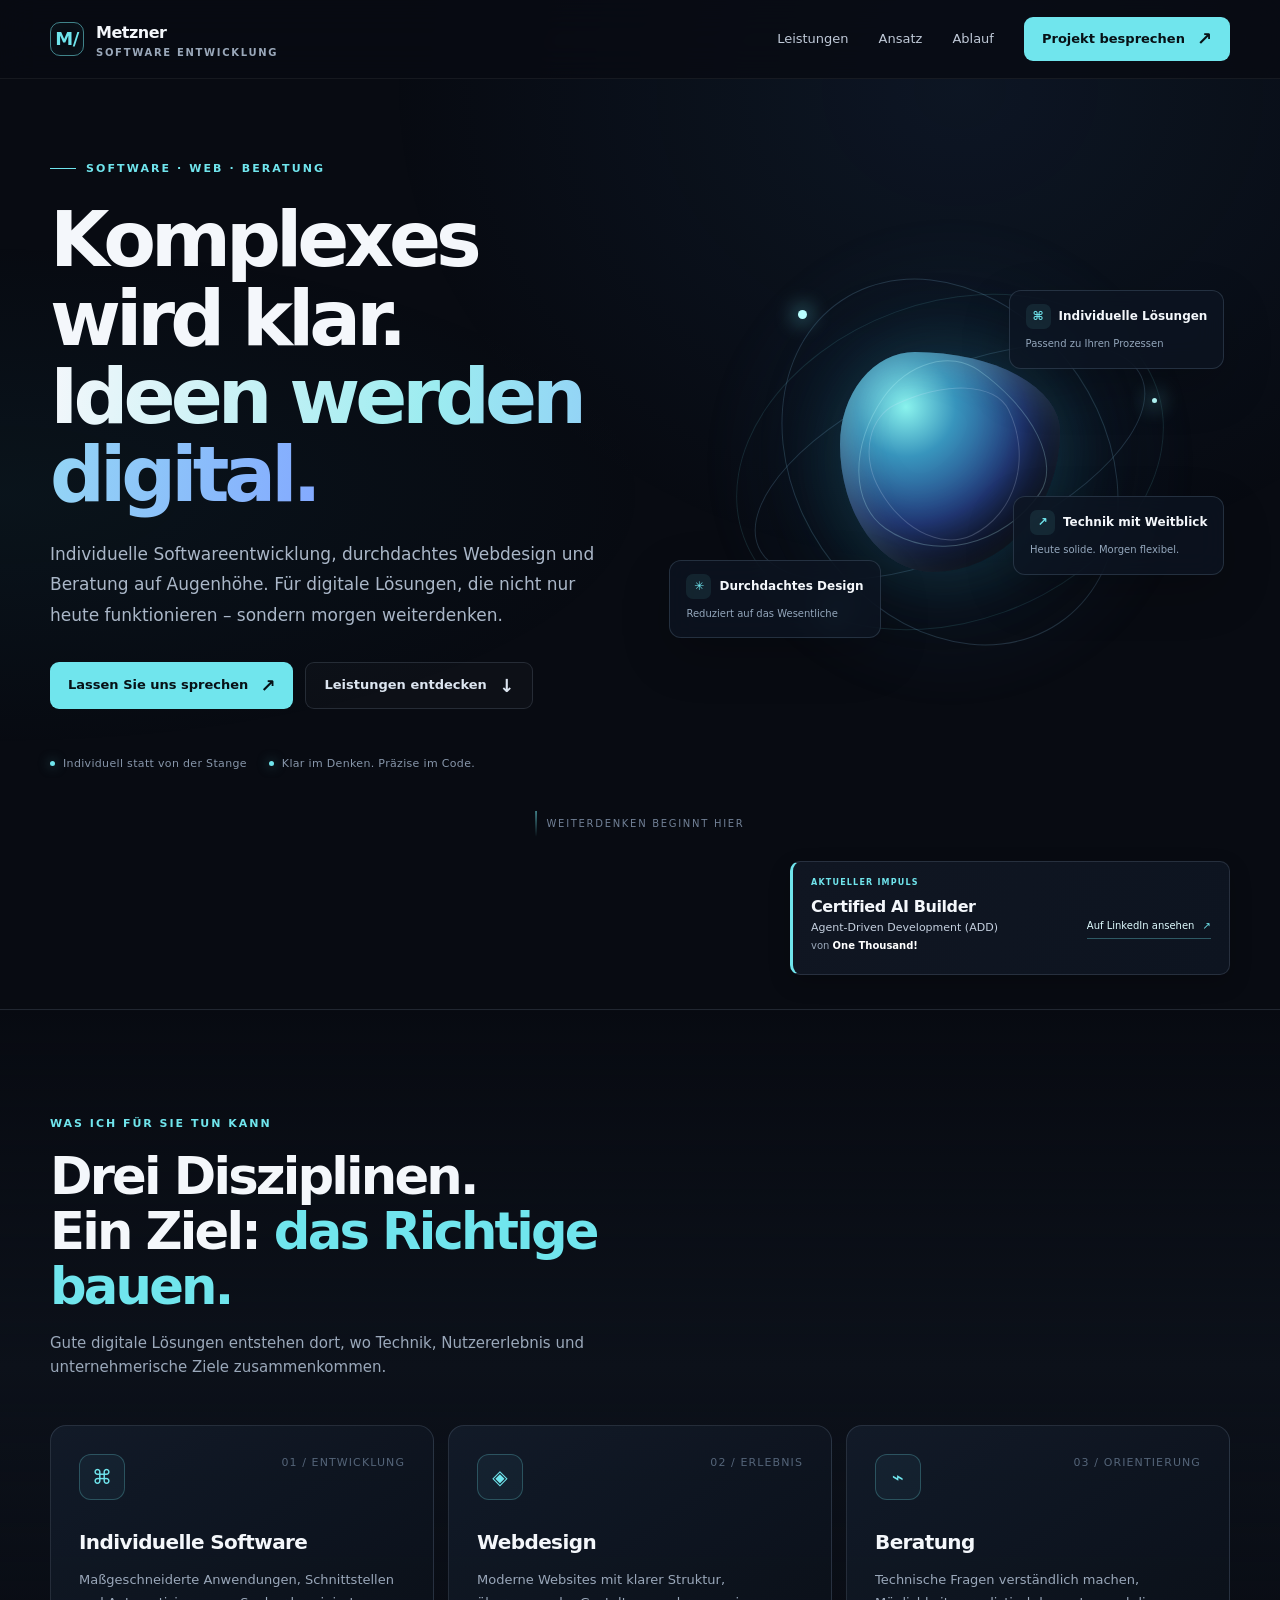
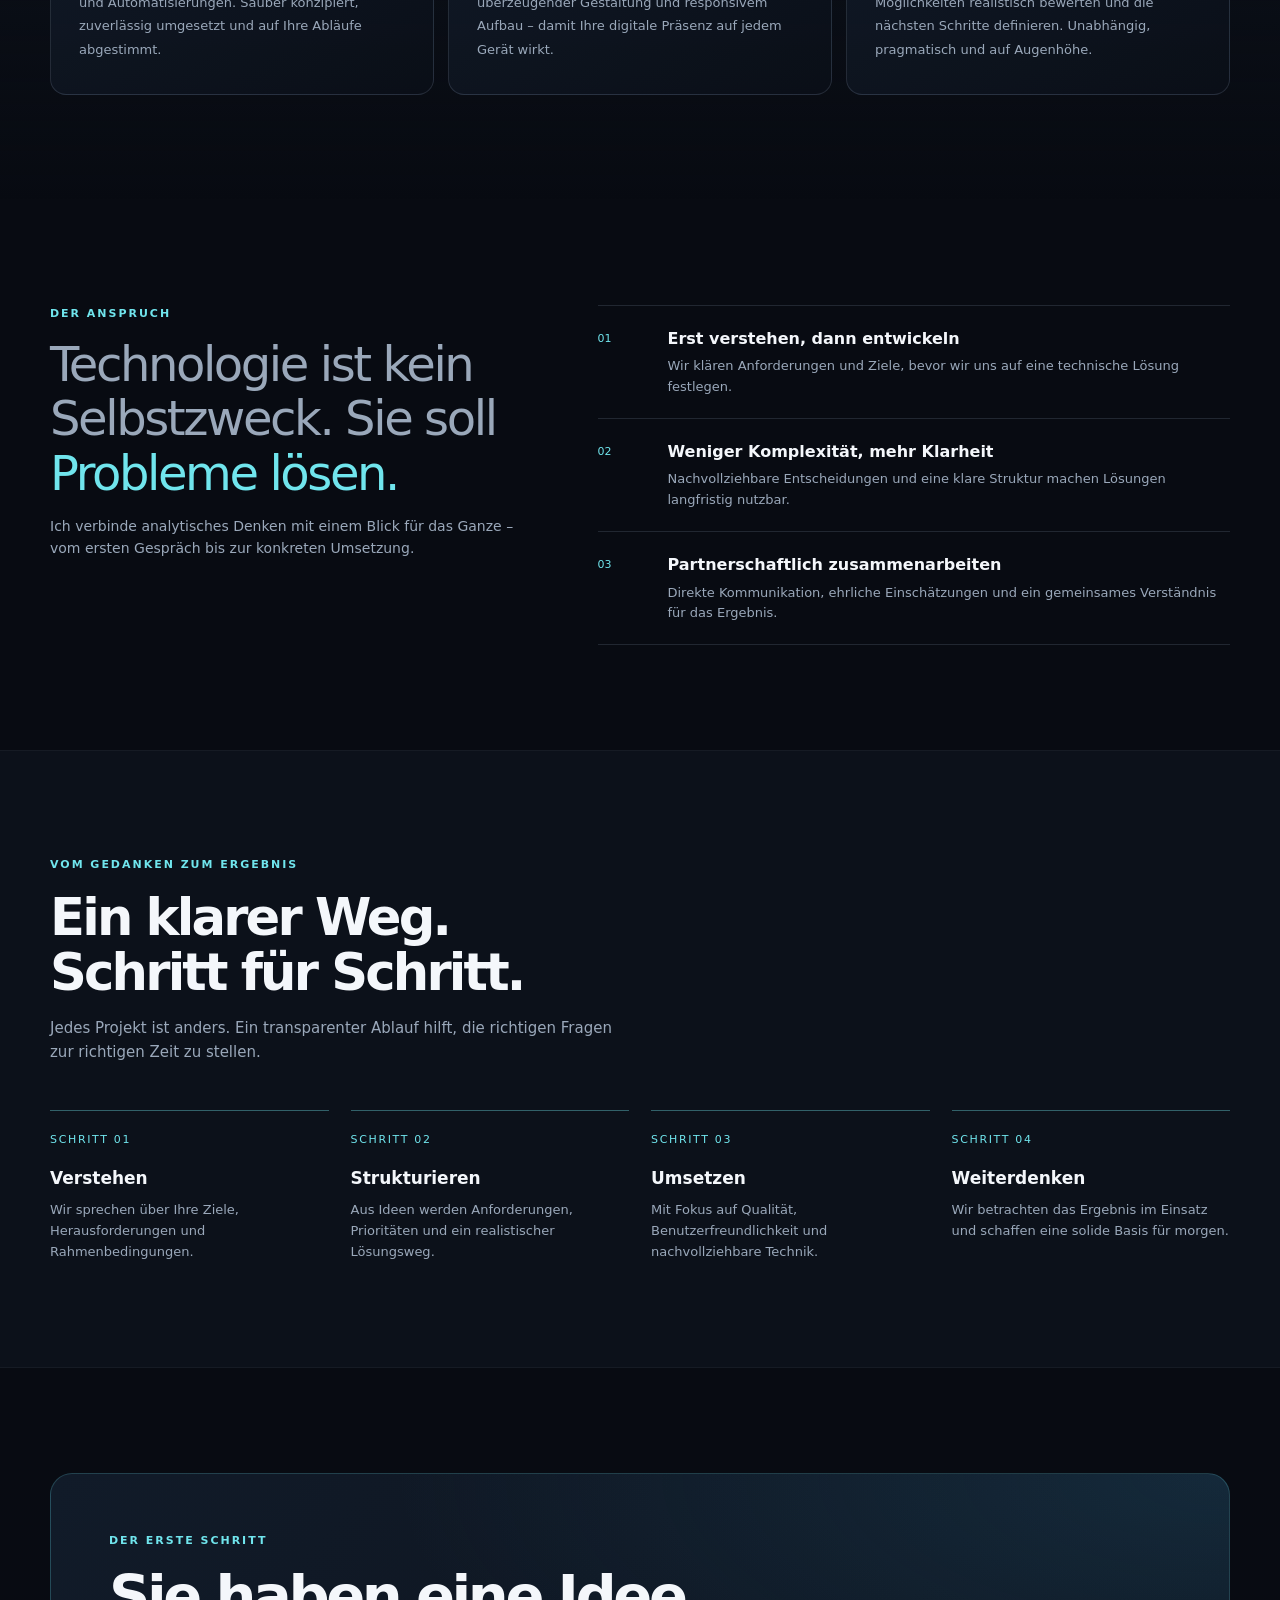
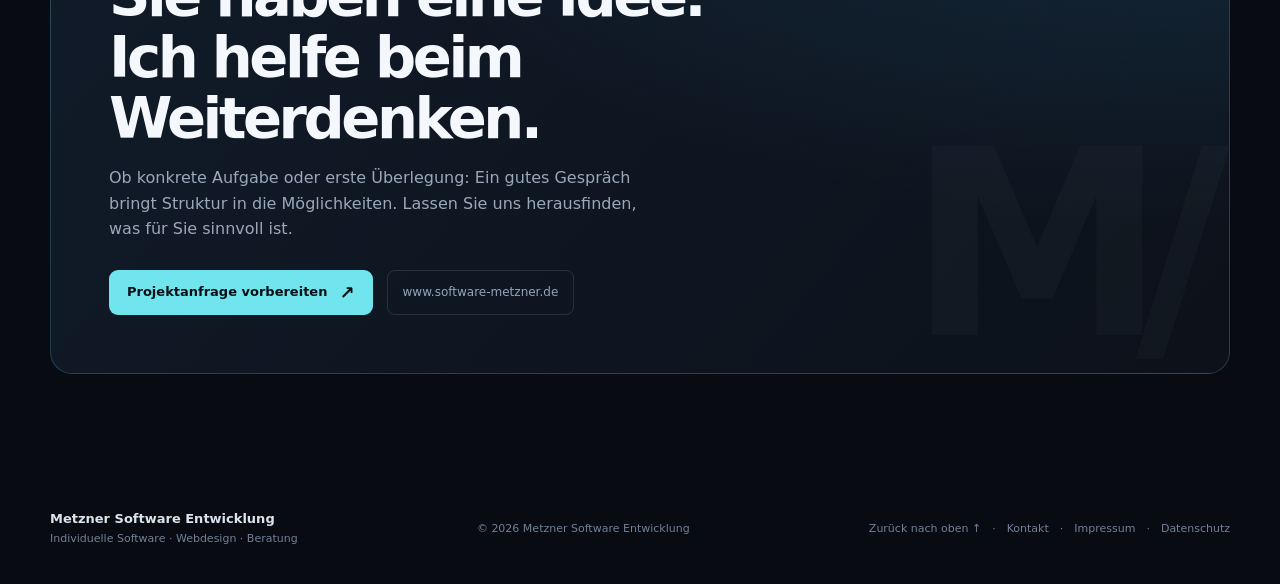
==== commit dfd4ee9a: "Add LinkedIn Certified AI Builder highlight to First Attempt" ====
--- a/index.html
+++ b/index.html
@@ -6,6 +6,23 @@
 <title>Metzner Software Entwicklung — Digitale Lösungen mit Substanz</title>
 <style>
 :root{--bg:#080b12;--panel:#101622;--panel2:#121c2a;--text:#f4f7fb;--muted:#9aa8ba;--line:rgba(190,213,239,.14);--cyan:#70e5ed;--blue:#719dff;--max:1180px}*{box-sizing:border-box}html{scroll-behavior:smooth;scroll-padding-top:90px}body{margin:0;background:var(--bg);color:var(--text);font-family:Inter,ui-sans-serif,system-ui,-apple-system,BlinkMacSystemFont,"Segoe UI",sans-serif;line-height:1.6;overflow-x:hidden}body:before{content:"";position:fixed;inset:0;pointer-events:none;z-index:-1;background:radial-gradient(ellipse at 75% 10%,rgba(47,103,167,.12),transparent 42%),radial-gradient(ellipse at 0% 55%,rgba(33,123,143,.08),transparent 36%)}a{color:inherit;text-decoration:none}.wrap{width:min(var(--max),calc(100% - 48px));margin:auto}.nav{position:sticky;top:0;z-index:20;background:rgba(8,11,18,.78);backdrop-filter:blur(18px);border-bottom:1px solid rgba(255,255,255,.06)}.navin{height:78px;display:flex;align-items:center;justify-content:space-between;gap:24px}.brand{display:flex;align-items:center;gap:12px;font-weight:720;letter-spacing:-.03em}.brandmark{width:34px;height:34px;display:grid;place-items:center;border:1px solid rgba(112,229,237,.55);border-radius:10px;color:var(--cyan);font-size:18px;box-shadow:inset 0 0 20px #70e5ed10}.brand small{display:block;color:var(--muted);font-size:10px;letter-spacing:.17em;text-transform:uppercase;font-weight:600;line-height:1.1;margin-top:2px}.links{display:flex;align-items:center;gap:30px;color:#c0cad8;font-size:13px}.links a:hover{color:var(--cyan)}.navcta,.btn{display:inline-flex;align-items:center;justify-content:center;gap:12px;padding:12px 18px;border-radius:9px;font-size:13px;font-weight:700;transition:transform .2s,background .2s,border-color .2s}.navcta,.btn.primary{background:var(--cyan);color:#071116}.navcta:hover,.btn:hover{transform:translateY(-2px)}.hero{min-height:690px;display:grid;grid-template-columns:1.02fr .98fr;align-items:center;gap:36px;padding:72px 0 88px;position:relative}.eyebrow{display:inline-flex;align-items:center;gap:10px;color:var(--cyan);font-size:11px;font-weight:750;text-transform:uppercase;letter-spacing:.19em}.eyebrow:before{content:"";width:26px;height:1px;background:var(--cyan)}h1{font-size:clamp(46px,6vw,78px);line-height:1.02;letter-spacing:-.065em;margin:24px 0 24px;max-width:720px}h1 .shine{background:linear-gradient(100deg,#f4f7fb 0%,#9cecf0 48%,#83a9ff 100%);color:transparent;background-clip:text}.lead{font-size:17px;line-height:1.8;color:#aab7c8;max-width:550px}.actions{display:flex;gap:12px;flex-wrap:wrap;margin-top:32px}.btn.secondary{border:1px solid var(--line);color:#dce5f0;background:rgba(255,255,255,.025)}.btn.secondary:hover{border-color:#70e5ed66}.arrow{font-size:18px;line-height:1}.microproof{display:flex;gap:22px;flex-wrap:wrap;margin-top:46px;color:#8796aa;font-size:11px;letter-spacing:.03em}.microproof span{display:flex;align-items:center;gap:8px}.microproof i{width:5px;height:5px;border-radius:50%;background:var(--cyan);box-shadow:0 0 12px #70e5ed88}.visual{height:490px;position:relative;display:grid;place-items:center;isolation:isolate}.halo{position:absolute;width:min(100%,490px);aspect-ratio:1;border-radius:50%;background:radial-gradient(circle,rgba(42,135,162,.2),rgba(25,60,98,.1) 43%,transparent 70%);filter:blur(5px)}.orbit{position:absolute;border:1px solid rgba(133,195,227,.2);border-radius:50%;transform:rotate(-24deg)}.orbit.one{width:420px;height:180px}.orbit.two{width:390px;height:310px;transform:rotate(56deg)}.orbit.three{width:320px;height:440px;transform:rotate(70deg);border-color:rgba(112,229,237,.12)}.core{width:220px;height:220px;position:relative;border-radius:34% 66% 58% 42% / 42% 36% 64% 58%;background:radial-gradient(circle at 30% 25%,#8af3ed 0,#3895bd 22%,#253e83 52%,#101628 76%);box-shadow:0 0 80px #238ba744,inset -20px -25px 55px #080b12aa,inset 10px 10px 35px #b0ffff55;animation:morph 10s ease-in-out infinite, float 6s ease-in-out infinite}.core:before,.core:after{content:"";position:absolute;inset:18px;border:1px solid #c2ffff40;border-radius:inherit;transform:rotate(35deg)}.core:after{inset:34px;transform:rotate(-26deg);border-color:#d8e7ff36}.spark{position:absolute;width:9px;height:9px;border-radius:50%;background:#b9ffff;box-shadow:0 0 20px 5px #70e5ed66}.s1{top:19%;left:23%}.s2{right:13%;top:37%;width:5px;height:5px}.s3{bottom:19%;left:29%;width:6px;height:6px}.floatcard{position:absolute;padding:13px 16px;border:1px solid #a6c7e52b;background:rgba(13,21,34,.75);backdrop-filter:blur(14px);border-radius:12px;box-shadow:0 18px 50px #0003}.floatcard strong{font-size:12px;display:block}.floatcard small{font-size:10px;color:#94a7bc}.floatcard .mini{display:inline-grid;place-items:center;width:25px;height:25px;border-radius:7px;background:#70e5ed17;color:var(--cyan);margin-right:8px}.fc1{top:15%;right:1%}.fc2{bottom:14%;left:0}.fc3{bottom:27%;right:1%}.scrollhint{position:absolute;bottom:24px;left:50%;transform:translateX(-50%);font-size:10px;color:#718096;letter-spacing:.17em;text-transform:uppercase;display:flex;align-items:center;gap:10px}.scrollhint:before{content:"";width:1px;height:26px;background:linear-gradient(var(--cyan),transparent)}section{padding:105px 0}.sectionhead{max-width:680px;margin-bottom:46px}.kicker{font-size:11px;color:var(--cyan);text-transform:uppercase;letter-spacing:.18em;font-weight:750}.sectionhead h2{font-size:clamp(34px,4vw,52px);line-height:1.08;letter-spacing:-.055em;margin:16px 0}.sectionhead p{color:var(--muted);max-width:590px;margin:0;font-size:15px}.services{border-top:1px solid var(--line);background:linear-gradient(180deg,transparent,#0c111a 45%,transparent)}.cards{display:grid;grid-template-columns:repeat(3,1fr);gap:14px}.service{padding:28px;border:1px solid var(--line);border-radius:16px;background:linear-gradient(145deg,rgba(20,30,45,.8),rgba(11,16,25,.8));min-height:270px;transition:transform .25s,border-color .25s}.service:hover{transform:translateY(-5px);border-color:#70e5ed55}.iconbox{width:46px;height:46px;border:1px solid #70e5ed40;background:#70e5ed0c;border-radius:12px;display:grid;place-items:center;color:var(--cyan);font-size:20px}.service h3{font-size:20px;letter-spacing:-.03em;margin:26px 0 10px}.service p{font-size:13px;color:var(--muted);line-height:1.8;margin:0}.service .num{float:right;color:#546478;font-size:11px;letter-spacing:.1em}.manifesto{display:grid;grid-template-columns:.85fr 1.15fr;gap:80px;align-items:start}.manifesto .big{font-size:clamp(30px,4vw,48px);line-height:1.13;letter-spacing:-.05em;margin:15px 0}.manifesto .big span{color:var(--cyan)}.manifesto p{color:var(--muted);font-size:14px}.principles{border-top:1px solid var(--line)}.principle{display:grid;grid-template-columns:54px 1fr;gap:16px;padding:20px 0;border-bottom:1px solid var(--line)}.principle .n{font-size:11px;color:var(--cyan);padding-top:4px}.principle h3{margin:0 0 5px;font-size:16px}.principle p{margin:0;font-size:13px}.process{background:#0c111a;border-block:1px solid #ffffff0b}.steps{display:grid;grid-template-columns:repeat(4,1fr);gap:22px}.step{border-top:1px solid #70e5ed60;padding-top:20px}.step .n{font-size:11px;color:var(--cyan);letter-spacing:.15em}.step h3{font-size:17px;margin:16px 0 8px}.step p{font-size:13px;color:var(--muted);margin:0}.contactbox{position:relative;overflow:hidden;padding:58px;border-radius:22px;border:1px solid #70e5ed33;background:radial-gradient(ellipse at 100% 0%,#245a7950,transparent 50%),linear-gradient(130deg,#111b29,#0c111a)}.contactbox:after{content:"M/";position:absolute;right:30px;bottom:-80px;font-size:260px;font-weight:900;letter-spacing:-.12em;color:#d8ffff06;pointer-events:none}.contactbox h2{font-size:clamp(34px,4.5vw,58px);line-height:1.06;letter-spacing:-.06em;max-width:650px;margin:16px 0}.contactbox p{color:var(--muted);max-width:560px}.contactrow{display:flex;align-items:center;gap:14px;flex-wrap:wrap;margin-top:28px;position:relative;z-index:1}.domain{font-size:12px;color:#93a5bb;border:1px solid var(--line);border-radius:8px;padding:12px 15px}footer{padding:30px 0 36px;color:#728197;font-size:11px}.footerin{display:flex;justify-content:space-between;align-items:center;gap:20px;flex-wrap:wrap}.footerbrand{color:#dbe4ee;font-weight:700;font-size:13px}footer a:hover{color:var(--cyan)}.fade{opacity:0;transform:translateY(18px);transition:opacity .7s ease,transform .7s ease}.fade.visible{opacity:1;transform:none}@keyframes morph{0%,100%{border-radius:34% 66% 58% 42% / 42% 36% 64% 58%;transform:rotate(0)}50%{border-radius:53% 47% 40% 60% / 56% 58% 42% 44%;transform:rotate(12deg)}}@keyframes float{0%,100%{translate:0 0}50%{translate:0 -12px}}@media(max-width:850px){.links{gap:16px}.links a:not(.navcta){display:none}.hero{grid-template-columns:1fr;padding-top:70px;gap:0}.hero-copy{position:relative;z-index:2}.visual{height:390px;margin-top:10px}.orbit.one{width:340px}.orbit.two{width:310px;height:260px}.orbit.three{height:360px;width:260px}.core{width:175px;height:175px}.fc1{right:5%}.fc2{left:4%}.cards{grid-template-columns:1fr}.service{min-height:auto}.manifesto{grid-template-columns:1fr;gap:34px}.steps{grid-template-columns:repeat(2,1fr);row-gap:34px}.contactbox{padding:36px}}@media(max-width:520px){.wrap{width:min(var(--max),calc(100% - 32px))}.navin{height:68px}.brand{font-size:13px}.navcta{padding:10px 12px;font-size:11px}.hero{padding:55px 0 65px;min-height:auto}h1{font-size:48px}.lead{font-size:15px}.microproof{gap:12px;margin-top:30px}.visual{height:330px}.orbit.one{width:290px;height:145px}.orbit.two{width:275px;height:230px}.orbit.three{width:220px;height:320px}.core{width:145px;height:145px}.floatcard{padding:10px 12px}.fc1{top:10%;right:0}.fc2{bottom:10%;left:0}.fc3{bottom:24%;right:0}.floatcard strong{font-size:10px}.floatcard small{font-size:9px}.scrollhint{display:none}section{padding:76px 0}.sectionhead h2{font-size:38px}.steps{grid-template-columns:1fr}.contactbox{padding:28px 22px}.contactbox:after{font-size:180px;right:10px}.footerin{align-items:flex-start;flex-direction:column;gap:8px}}@media(prefers-reduced-motion:reduce){*,*:before,*:after{scroll-behavior:auto!important;animation:none!important;transition:none!important}.fade{opacity:1;transform:none}}
+
+/* Compact LinkedIn certificate highlight card */
+.focus-highlight{padding:0 0 34px;background:transparent;color:var(--text)}
+.focus-inner{display:flex;justify-content:flex-end}
+.focus-card{position:relative;display:grid;grid-template-columns:minmax(0,1fr) auto;column-gap:16px;row-gap:7px;align-items:center;width:min(100%,440px);padding:15px 18px 14px;overflow:hidden;text-decoration:none;color:inherit;background:linear-gradient(115deg,#101622,#0d1420);border:1px solid var(--line);border-left:3px solid var(--cyan);border-radius:10px;box-shadow:0 8px 22px #0003;transition:border-color .2s ease,transform .2s ease}
+.focus-card:hover{border-color:var(--cyan);transform:translateY(-1px)}
+.focus-kicker{grid-column:1/-1;color:var(--cyan);font-size:8px;font-weight:750;letter-spacing:.15em}
+.focus-main{min-width:0}
+.focus-main .focus-title{margin:0 0 3px;color:var(--text);font-size:16px;line-height:1.25;font-weight:700;letter-spacing:-.025em}
+.focus-main .focus-description{margin:0;color:#c5d0df;font-size:11px;line-height:1.5}
+.focus-main .focus-provider{margin:3px 0 0;color:var(--muted);font-size:10px;line-height:1.4}
+.focus-main strong{color:#fff;font-weight:700;white-space:nowrap}
+.focus-link{grid-column:2;grid-row:2/4;justify-self:end;align-self:center;white-space:nowrap;padding-bottom:4px;border-bottom:1px solid #70e5ed55;color:#dffcff;font-size:10px}
+.focus-link span{margin-left:5px;color:var(--cyan)}
+@media(max-width:600px){.focus-highlight{padding-bottom:26px}.focus-inner{justify-content:flex-start}.focus-card{width:100%;grid-template-columns:minmax(0,1fr) auto;column-gap:10px;padding:14px 13px}.focus-main .focus-title{font-size:15px}.focus-main .focus-description{font-size:10px}.focus-link{font-size:9px}}
+@media(prefers-reduced-motion:reduce){.focus-card{transition:none}}
+
 </style>
 </head>
 <body>
@@ -13,6 +30,19 @@
 <main>
 <section class="wrap hero" id="start"><div class="hero-copy"><div class="eyebrow">Software · Web · Beratung</div><h1>Komplexes wird klar.<br><span class="shine">Ideen werden digital.</span></h1><p class="lead">Individuelle Softwareentwicklung, durchdachtes Webdesign und Beratung auf Augenhöhe. Für digitale Lösungen, die nicht nur heute funktionieren – sondern morgen weiterdenken.</p><div class="actions"><a class="btn primary" href="#kontakt">Lassen Sie uns sprechen <span class="arrow">↗</span></a><a class="btn secondary" href="#leistungen">Leistungen entdecken <span class="arrow">↓</span></a></div><div class="microproof"><span><i></i> Individuell statt von der Stange</span><span><i></i> Klar im Denken. Präzise im Code.</span></div></div>
 <div class="visual" aria-label="Abstrakte, leuchtende digitale Form als Symbol für vernetzte Ideen"><div class="halo"></div><div class="orbit one"></div><div class="orbit two"></div><div class="orbit three"></div><div class="core"></div><i class="spark s1"></i><i class="spark s2"></i><i class="spark s3"></i><div class="floatcard fc1"><strong><span class="mini">⌘</span>Individuelle Lösungen</strong><small>Passend zu Ihren Prozessen</small></div><div class="floatcard fc2"><strong><span class="mini">✳</span>Durchdachtes Design</strong><small>Reduziert auf das Wesentliche</small></div><div class="floatcard fc3"><strong><span class="mini">↗</span>Technik mit Weitblick</strong><small>Heute solide. Morgen flexibel.</small></div></div><div class="scrollhint">Weiterdenken beginnt hier</div></section>
+<section class="focus-highlight" aria-label="Aktueller Impuls">
+  <div class="wrap focus-inner">
+    <a class="focus-card" href="https://lnkd.in/p/dramfJdn" target="_blank" rel="noopener noreferrer" aria-label="LinkedIn-Beitrag: Certified AI Builder – Agent-Driven Development von One Thousand">
+      <span class="focus-kicker">AKTUELLER IMPULS</span>
+      <div class="focus-main">
+        <p class="focus-title">Certified AI Builder</p>
+        <p class="focus-description">Agent-Driven Development (ADD)</p>
+        <p class="focus-provider">von <strong>One Thousand!</strong></p>
+      </div>
+      <span class="focus-link">Auf LinkedIn ansehen <span aria-hidden="true">↗</span></span>
+    </a>
+  </div>
+</section>
 <section class="services" id="leistungen"><div class="wrap"><div class="sectionhead fade"><div class="kicker">Was ich für Sie tun kann</div><h2>Drei Disziplinen.<br>Ein Ziel: <span style="color:var(--cyan)">das Richtige bauen.</span></h2><p>Gute digitale Lösungen entstehen dort, wo Technik, Nutzererlebnis und unternehmerische Ziele zusammenkommen.</p></div><div class="cards"><article class="service fade"><span class="num">01 / ENTWICKLUNG</span><div class="iconbox">⌘</div><h3>Individuelle Software</h3><p>Maßgeschneiderte Anwendungen, Schnittstellen und Automatisierungen. Sauber konzipiert, zuverlässig umgesetzt und auf Ihre Abläufe abgestimmt.</p></article><article class="service fade"><span class="num">02 / ERLEBNIS</span><div class="iconbox">◈</div><h3>Webdesign</h3><p>Moderne Websites mit klarer Struktur, überzeugender Gestaltung und responsivem Aufbau – damit Ihre digitale Präsenz auf jedem Gerät wirkt.</p></article><article class="service fade"><span class="num">03 / ORIENTIERUNG</span><div class="iconbox">⌁</div><h3>Beratung</h3><p>Technische Fragen verständlich machen, Möglichkeiten realistisch bewerten und die nächsten Schritte definieren. Unabhängig, pragmatisch und auf Augenhöhe.</p></article></div></div></section>
 <section id="ansatz"><div class="wrap manifesto"><div class="fade"><div class="kicker">Der Anspruch</div><p class="big">Technologie ist kein Selbstzweck. Sie soll <span>Probleme lösen.</span></p><p>Ich verbinde analytisches Denken mit einem Blick für das Ganze – vom ersten Gespräch bis zur konkreten Umsetzung.</p></div><div class="principles fade"><div class="principle"><div class="n">01</div><div><h3>Erst verstehen, dann entwickeln</h3><p>Wir klären Anforderungen und Ziele, bevor wir uns auf eine technische Lösung festlegen.</p></div></div><div class="principle"><div class="n">02</div><div><h3>Weniger Komplexität, mehr Klarheit</h3><p>Nachvollziehbare Entscheidungen und eine klare Struktur machen Lösungen langfristig nutzbar.</p></div></div><div class="principle"><div class="n">03</div><div><h3>Partnerschaftlich zusammenarbeiten</h3><p>Direkte Kommunikation, ehrliche Einschätzungen und ein gemeinsames Verständnis für das Ergebnis.</p></div></div></div></div></section>
 <section class="process" id="ablauf"><div class="wrap"><div class="sectionhead fade"><div class="kicker">Vom Gedanken zum Ergebnis</div><h2>Ein klarer Weg.<br>Schritt für Schritt.</h2><p>Jedes Projekt ist anders. Ein transparenter Ablauf hilft, die richtigen Fragen zur richtigen Zeit zu stellen.</p></div><div class="steps"><article class="step fade"><div class="n">SCHRITT 01</div><h3>Verstehen</h3><p>Wir sprechen über Ihre Ziele, Herausforderungen und Rahmenbedingungen.</p></article><article class="step fade"><div class="n">SCHRITT 02</div><h3>Strukturieren</h3><p>Aus Ideen werden Anforderungen, Prioritäten und ein realistischer Lösungsweg.</p></article><article class="step fade"><div class="n">SCHRITT 03</div><h3>Umsetzen</h3><p>Mit Fokus auf Qualität, Benutzerfreundlichkeit und nachvollziehbare Technik.</p></article><article class="step fade"><div class="n">SCHRITT 04</div><h3>Weiterdenken</h3><p>Wir betrachten das Ergebnis im Einsatz und schaffen eine solide Basis für morgen.</p></article></div></div></section>
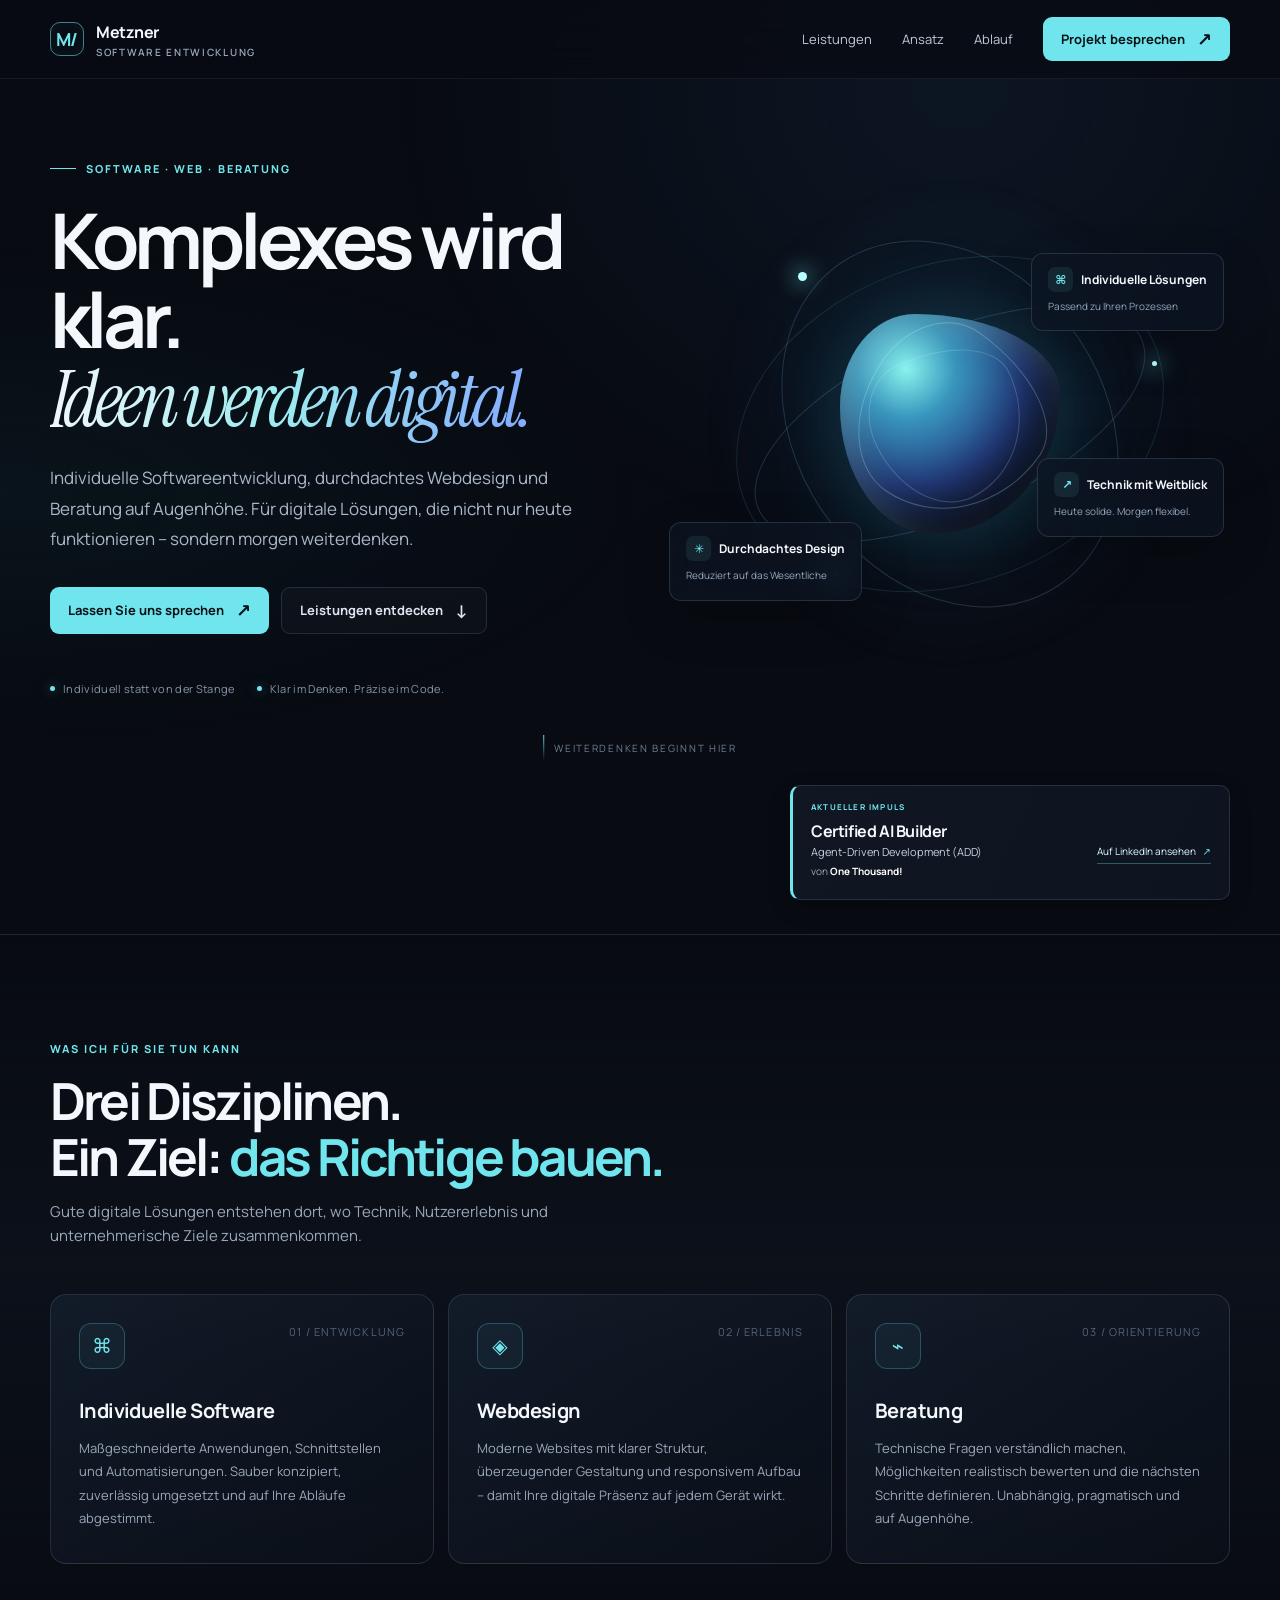
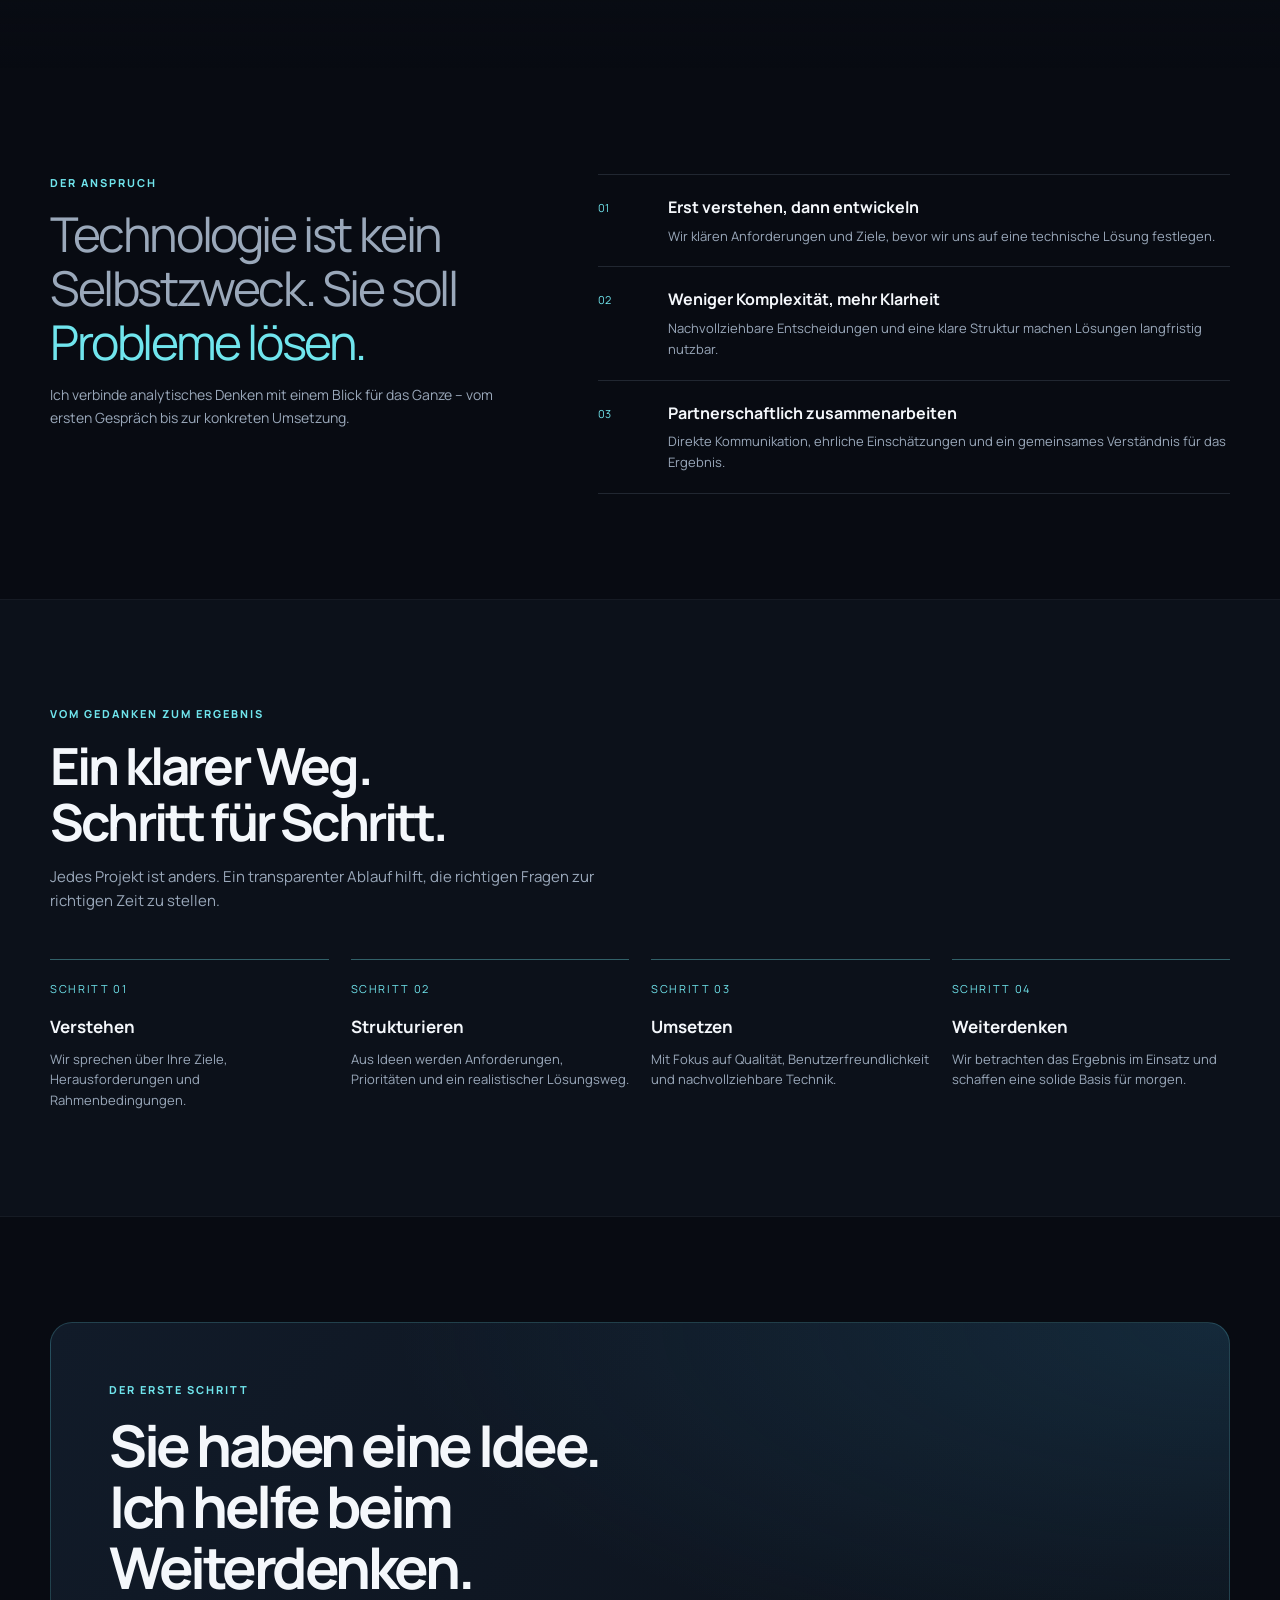
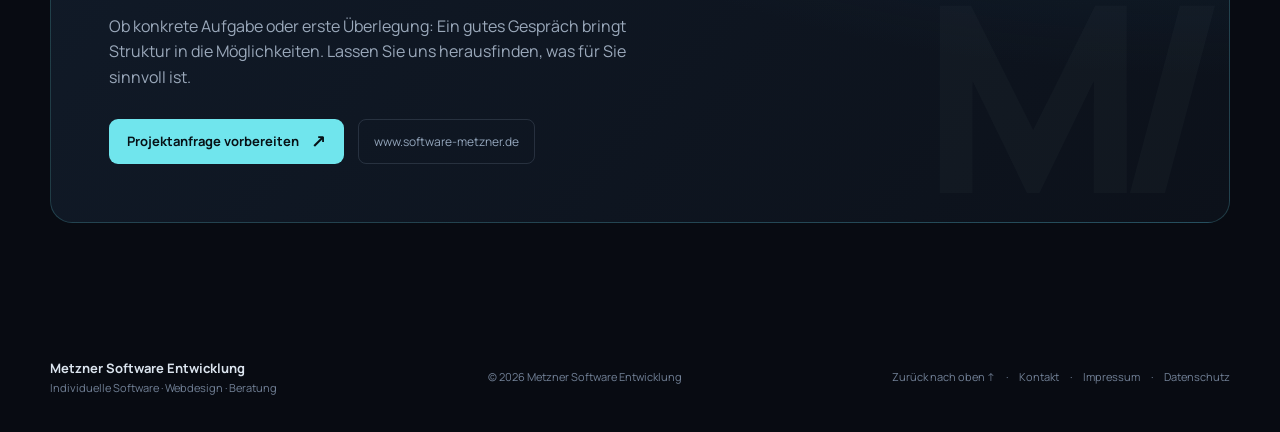
==== commit 34794d53: "Use locally hosted fonts in First Attempt branch" ====
--- a/index.html
+++ b/index.html
@@ -5,7 +5,9 @@
 <meta name="theme-color" content="#080b12"><meta name="description" content="Metzner Software Entwicklung – individuelle Software, durchdachtes Webdesign und Beratung, die aus komplexen Anforderungen klare Lösungen macht.">
 <title>Metzner Software Entwicklung — Digitale Lösungen mit Substanz</title>
 <style>
-:root{--bg:#080b12;--panel:#101622;--panel2:#121c2a;--text:#f4f7fb;--muted:#9aa8ba;--line:rgba(190,213,239,.14);--cyan:#70e5ed;--blue:#719dff;--max:1180px}*{box-sizing:border-box}html{scroll-behavior:smooth;scroll-padding-top:90px}body{margin:0;background:var(--bg);color:var(--text);font-family:Inter,ui-sans-serif,system-ui,-apple-system,BlinkMacSystemFont,"Segoe UI",sans-serif;line-height:1.6;overflow-x:hidden}body:before{content:"";position:fixed;inset:0;pointer-events:none;z-index:-1;background:radial-gradient(ellipse at 75% 10%,rgba(47,103,167,.12),transparent 42%),radial-gradient(ellipse at 0% 55%,rgba(33,123,143,.08),transparent 36%)}a{color:inherit;text-decoration:none}.wrap{width:min(var(--max),calc(100% - 48px));margin:auto}.nav{position:sticky;top:0;z-index:20;background:rgba(8,11,18,.78);backdrop-filter:blur(18px);border-bottom:1px solid rgba(255,255,255,.06)}.navin{height:78px;display:flex;align-items:center;justify-content:space-between;gap:24px}.brand{display:flex;align-items:center;gap:12px;font-weight:720;letter-spacing:-.03em}.brandmark{width:34px;height:34px;display:grid;place-items:center;border:1px solid rgba(112,229,237,.55);border-radius:10px;color:var(--cyan);font-size:18px;box-shadow:inset 0 0 20px #70e5ed10}.brand small{display:block;color:var(--muted);font-size:10px;letter-spacing:.17em;text-transform:uppercase;font-weight:600;line-height:1.1;margin-top:2px}.links{display:flex;align-items:center;gap:30px;color:#c0cad8;font-size:13px}.links a:hover{color:var(--cyan)}.navcta,.btn{display:inline-flex;align-items:center;justify-content:center;gap:12px;padding:12px 18px;border-radius:9px;font-size:13px;font-weight:700;transition:transform .2s,background .2s,border-color .2s}.navcta,.btn.primary{background:var(--cyan);color:#071116}.navcta:hover,.btn:hover{transform:translateY(-2px)}.hero{min-height:690px;display:grid;grid-template-columns:1.02fr .98fr;align-items:center;gap:36px;padding:72px 0 88px;position:relative}.eyebrow{display:inline-flex;align-items:center;gap:10px;color:var(--cyan);font-size:11px;font-weight:750;text-transform:uppercase;letter-spacing:.19em}.eyebrow:before{content:"";width:26px;height:1px;background:var(--cyan)}h1{font-size:clamp(46px,6vw,78px);line-height:1.02;letter-spacing:-.065em;margin:24px 0 24px;max-width:720px}h1 .shine{background:linear-gradient(100deg,#f4f7fb 0%,#9cecf0 48%,#83a9ff 100%);color:transparent;background-clip:text}.lead{font-size:17px;line-height:1.8;color:#aab7c8;max-width:550px}.actions{display:flex;gap:12px;flex-wrap:wrap;margin-top:32px}.btn.secondary{border:1px solid var(--line);color:#dce5f0;background:rgba(255,255,255,.025)}.btn.secondary:hover{border-color:#70e5ed66}.arrow{font-size:18px;line-height:1}.microproof{display:flex;gap:22px;flex-wrap:wrap;margin-top:46px;color:#8796aa;font-size:11px;letter-spacing:.03em}.microproof span{display:flex;align-items:center;gap:8px}.microproof i{width:5px;height:5px;border-radius:50%;background:var(--cyan);box-shadow:0 0 12px #70e5ed88}.visual{height:490px;position:relative;display:grid;place-items:center;isolation:isolate}.halo{position:absolute;width:min(100%,490px);aspect-ratio:1;border-radius:50%;background:radial-gradient(circle,rgba(42,135,162,.2),rgba(25,60,98,.1) 43%,transparent 70%);filter:blur(5px)}.orbit{position:absolute;border:1px solid rgba(133,195,227,.2);border-radius:50%;transform:rotate(-24deg)}.orbit.one{width:420px;height:180px}.orbit.two{width:390px;height:310px;transform:rotate(56deg)}.orbit.three{width:320px;height:440px;transform:rotate(70deg);border-color:rgba(112,229,237,.12)}.core{width:220px;height:220px;position:relative;border-radius:34% 66% 58% 42% / 42% 36% 64% 58%;background:radial-gradient(circle at 30% 25%,#8af3ed 0,#3895bd 22%,#253e83 52%,#101628 76%);box-shadow:0 0 80px #238ba744,inset -20px -25px 55px #080b12aa,inset 10px 10px 35px #b0ffff55;animation:morph 10s ease-in-out infinite, float 6s ease-in-out infinite}.core:before,.core:after{content:"";position:absolute;inset:18px;border:1px solid #c2ffff40;border-radius:inherit;transform:rotate(35deg)}.core:after{inset:34px;transform:rotate(-26deg);border-color:#d8e7ff36}.spark{position:absolute;width:9px;height:9px;border-radius:50%;background:#b9ffff;box-shadow:0 0 20px 5px #70e5ed66}.s1{top:19%;left:23%}.s2{right:13%;top:37%;width:5px;height:5px}.s3{bottom:19%;left:29%;width:6px;height:6px}.floatcard{position:absolute;padding:13px 16px;border:1px solid #a6c7e52b;background:rgba(13,21,34,.75);backdrop-filter:blur(14px);border-radius:12px;box-shadow:0 18px 50px #0003}.floatcard strong{font-size:12px;display:block}.floatcard small{font-size:10px;color:#94a7bc}.floatcard .mini{display:inline-grid;place-items:center;width:25px;height:25px;border-radius:7px;background:#70e5ed17;color:var(--cyan);margin-right:8px}.fc1{top:15%;right:1%}.fc2{bottom:14%;left:0}.fc3{bottom:27%;right:1%}.scrollhint{position:absolute;bottom:24px;left:50%;transform:translateX(-50%);font-size:10px;color:#718096;letter-spacing:.17em;text-transform:uppercase;display:flex;align-items:center;gap:10px}.scrollhint:before{content:"";width:1px;height:26px;background:linear-gradient(var(--cyan),transparent)}section{padding:105px 0}.sectionhead{max-width:680px;margin-bottom:46px}.kicker{font-size:11px;color:var(--cyan);text-transform:uppercase;letter-spacing:.18em;font-weight:750}.sectionhead h2{font-size:clamp(34px,4vw,52px);line-height:1.08;letter-spacing:-.055em;margin:16px 0}.sectionhead p{color:var(--muted);max-width:590px;margin:0;font-size:15px}.services{border-top:1px solid var(--line);background:linear-gradient(180deg,transparent,#0c111a 45%,transparent)}.cards{display:grid;grid-template-columns:repeat(3,1fr);gap:14px}.service{padding:28px;border:1px solid var(--line);border-radius:16px;background:linear-gradient(145deg,rgba(20,30,45,.8),rgba(11,16,25,.8));min-height:270px;transition:transform .25s,border-color .25s}.service:hover{transform:translateY(-5px);border-color:#70e5ed55}.iconbox{width:46px;height:46px;border:1px solid #70e5ed40;background:#70e5ed0c;border-radius:12px;display:grid;place-items:center;color:var(--cyan);font-size:20px}.service h3{font-size:20px;letter-spacing:-.03em;margin:26px 0 10px}.service p{font-size:13px;color:var(--muted);line-height:1.8;margin:0}.service .num{float:right;color:#546478;font-size:11px;letter-spacing:.1em}.manifesto{display:grid;grid-template-columns:.85fr 1.15fr;gap:80px;align-items:start}.manifesto .big{font-size:clamp(30px,4vw,48px);line-height:1.13;letter-spacing:-.05em;margin:15px 0}.manifesto .big span{color:var(--cyan)}.manifesto p{color:var(--muted);font-size:14px}.principles{border-top:1px solid var(--line)}.principle{display:grid;grid-template-columns:54px 1fr;gap:16px;padding:20px 0;border-bottom:1px solid var(--line)}.principle .n{font-size:11px;color:var(--cyan);padding-top:4px}.principle h3{margin:0 0 5px;font-size:16px}.principle p{margin:0;font-size:13px}.process{background:#0c111a;border-block:1px solid #ffffff0b}.steps{display:grid;grid-template-columns:repeat(4,1fr);gap:22px}.step{border-top:1px solid #70e5ed60;padding-top:20px}.step .n{font-size:11px;color:var(--cyan);letter-spacing:.15em}.step h3{font-size:17px;margin:16px 0 8px}.step p{font-size:13px;color:var(--muted);margin:0}.contactbox{position:relative;overflow:hidden;padding:58px;border-radius:22px;border:1px solid #70e5ed33;background:radial-gradient(ellipse at 100% 0%,#245a7950,transparent 50%),linear-gradient(130deg,#111b29,#0c111a)}.contactbox:after{content:"M/";position:absolute;right:30px;bottom:-80px;font-size:260px;font-weight:900;letter-spacing:-.12em;color:#d8ffff06;pointer-events:none}.contactbox h2{font-size:clamp(34px,4.5vw,58px);line-height:1.06;letter-spacing:-.06em;max-width:650px;margin:16px 0}.contactbox p{color:var(--muted);max-width:560px}.contactrow{display:flex;align-items:center;gap:14px;flex-wrap:wrap;margin-top:28px;position:relative;z-index:1}.domain{font-size:12px;color:#93a5bb;border:1px solid var(--line);border-radius:8px;padding:12px 15px}footer{padding:30px 0 36px;color:#728197;font-size:11px}.footerin{display:flex;justify-content:space-between;align-items:center;gap:20px;flex-wrap:wrap}.footerbrand{color:#dbe4ee;font-weight:700;font-size:13px}footer a:hover{color:var(--cyan)}.fade{opacity:0;transform:translateY(18px);transition:opacity .7s ease,transform .7s ease}.fade.visible{opacity:1;transform:none}@keyframes morph{0%,100%{border-radius:34% 66% 58% 42% / 42% 36% 64% 58%;transform:rotate(0)}50%{border-radius:53% 47% 40% 60% / 56% 58% 42% 44%;transform:rotate(12deg)}}@keyframes float{0%,100%{translate:0 0}50%{translate:0 -12px}}@media(max-width:850px){.links{gap:16px}.links a:not(.navcta){display:none}.hero{grid-template-columns:1fr;padding-top:70px;gap:0}.hero-copy{position:relative;z-index:2}.visual{height:390px;margin-top:10px}.orbit.one{width:340px}.orbit.two{width:310px;height:260px}.orbit.three{height:360px;width:260px}.core{width:175px;height:175px}.fc1{right:5%}.fc2{left:4%}.cards{grid-template-columns:1fr}.service{min-height:auto}.manifesto{grid-template-columns:1fr;gap:34px}.steps{grid-template-columns:repeat(2,1fr);row-gap:34px}.contactbox{padding:36px}}@media(max-width:520px){.wrap{width:min(var(--max),calc(100% - 32px))}.navin{height:68px}.brand{font-size:13px}.navcta{padding:10px 12px;font-size:11px}.hero{padding:55px 0 65px;min-height:auto}h1{font-size:48px}.lead{font-size:15px}.microproof{gap:12px;margin-top:30px}.visual{height:330px}.orbit.one{width:290px;height:145px}.orbit.two{width:275px;height:230px}.orbit.three{width:220px;height:320px}.core{width:145px;height:145px}.floatcard{padding:10px 12px}.fc1{top:10%;right:0}.fc2{bottom:10%;left:0}.fc3{bottom:24%;right:0}.floatcard strong{font-size:10px}.floatcard small{font-size:9px}.scrollhint{display:none}section{padding:76px 0}.sectionhead h2{font-size:38px}.steps{grid-template-columns:1fr}.contactbox{padding:28px 22px}.contactbox:after{font-size:180px;right:10px}.footerin{align-items:flex-start;flex-direction:column;gap:8px}}@media(prefers-reduced-motion:reduce){*,*:before,*:after{scroll-behavior:auto!important;animation:none!important;transition:none!important}.fade{opacity:1;transform:none}}
+@font-face{font-family:"Manrope";src:url("assets/fonts/Manrope.ttf") format("truetype");font-style:normal;font-weight:100 900;font-display:swap}
+@font-face{font-family:"Instrument Serif";src:url("assets/fonts/InstrumentSerif-Italic.ttf") format("truetype");font-style:italic;font-weight:400;font-display:swap}
+:root{--bg:#080b12;--panel:#101622;--panel2:#121c2a;--text:#f4f7fb;--muted:#9aa8ba;--line:rgba(190,213,239,.14);--cyan:#70e5ed;--blue:#719dff;--max:1180px}*{box-sizing:border-box}html{scroll-behavior:smooth;scroll-padding-top:90px}body{margin:0;background:var(--bg);color:var(--text);font-family:"Manrope",ui-sans-serif,system-ui,-apple-system,BlinkMacSystemFont,"Segoe UI",sans-serif;line-height:1.6;overflow-x:hidden}body:before{content:"";position:fixed;inset:0;pointer-events:none;z-index:-1;background:radial-gradient(ellipse at 75% 10%,rgba(47,103,167,.12),transparent 42%),radial-gradient(ellipse at 0% 55%,rgba(33,123,143,.08),transparent 36%)}a{color:inherit;text-decoration:none}.wrap{width:min(var(--max),calc(100% - 48px));margin:auto}.nav{position:sticky;top:0;z-index:20;background:rgba(8,11,18,.78);backdrop-filter:blur(18px);border-bottom:1px solid rgba(255,255,255,.06)}.navin{height:78px;display:flex;align-items:center;justify-content:space-between;gap:24px}.brand{display:flex;align-items:center;gap:12px;font-weight:720;letter-spacing:-.03em}.brandmark{width:34px;height:34px;display:grid;place-items:center;border:1px solid rgba(112,229,237,.55);border-radius:10px;color:var(--cyan);font-size:18px;box-shadow:inset 0 0 20px #70e5ed10}.brand small{display:block;color:var(--muted);font-size:10px;letter-spacing:.17em;text-transform:uppercase;font-weight:600;line-height:1.1;margin-top:2px}.links{display:flex;align-items:center;gap:30px;color:#c0cad8;font-size:13px}.links a:hover{color:var(--cyan)}.navcta,.btn{display:inline-flex;align-items:center;justify-content:center;gap:12px;padding:12px 18px;border-radius:9px;font-size:13px;font-weight:700;transition:transform .2s,background .2s,border-color .2s}.navcta,.btn.primary{background:var(--cyan);color:#071116}.navcta:hover,.btn:hover{transform:translateY(-2px)}.hero{min-height:690px;display:grid;grid-template-columns:1.02fr .98fr;align-items:center;gap:36px;padding:72px 0 88px;position:relative}.eyebrow{display:inline-flex;align-items:center;gap:10px;color:var(--cyan);font-size:11px;font-weight:750;text-transform:uppercase;letter-spacing:.19em}.eyebrow:before{content:"";width:26px;height:1px;background:var(--cyan)}h1{font-size:clamp(46px,6vw,78px);line-height:1.02;letter-spacing:-.065em;margin:24px 0 24px;max-width:720px}h1 .shine{font-family:"Instrument Serif",Georgia,serif;font-style:italic;font-weight:400;background:linear-gradient(100deg,#f4f7fb 0%,#9cecf0 48%,#83a9ff 100%);color:transparent;background-clip:text}.lead{font-size:17px;line-height:1.8;color:#aab7c8;max-width:550px}.actions{display:flex;gap:12px;flex-wrap:wrap;margin-top:32px}.btn.secondary{border:1px solid var(--line);color:#dce5f0;background:rgba(255,255,255,.025)}.btn.secondary:hover{border-color:#70e5ed66}.arrow{font-size:18px;line-height:1}.microproof{display:flex;gap:22px;flex-wrap:wrap;margin-top:46px;color:#8796aa;font-size:11px;letter-spacing:.03em}.microproof span{display:flex;align-items:center;gap:8px}.microproof i{width:5px;height:5px;border-radius:50%;background:var(--cyan);box-shadow:0 0 12px #70e5ed88}.visual{height:490px;position:relative;display:grid;place-items:center;isolation:isolate}.halo{position:absolute;width:min(100%,490px);aspect-ratio:1;border-radius:50%;background:radial-gradient(circle,rgba(42,135,162,.2),rgba(25,60,98,.1) 43%,transparent 70%);filter:blur(5px)}.orbit{position:absolute;border:1px solid rgba(133,195,227,.2);border-radius:50%;transform:rotate(-24deg)}.orbit.one{width:420px;height:180px}.orbit.two{width:390px;height:310px;transform:rotate(56deg)}.orbit.three{width:320px;height:440px;transform:rotate(70deg);border-color:rgba(112,229,237,.12)}.core{width:220px;height:220px;position:relative;border-radius:34% 66% 58% 42% / 42% 36% 64% 58%;background:radial-gradient(circle at 30% 25%,#8af3ed 0,#3895bd 22%,#253e83 52%,#101628 76%);box-shadow:0 0 80px #238ba744,inset -20px -25px 55px #080b12aa,inset 10px 10px 35px #b0ffff55;animation:morph 10s ease-in-out infinite, float 6s ease-in-out infinite}.core:before,.core:after{content:"";position:absolute;inset:18px;border:1px solid #c2ffff40;border-radius:inherit;transform:rotate(35deg)}.core:after{inset:34px;transform:rotate(-26deg);border-color:#d8e7ff36}.spark{position:absolute;width:9px;height:9px;border-radius:50%;background:#b9ffff;box-shadow:0 0 20px 5px #70e5ed66}.s1{top:19%;left:23%}.s2{right:13%;top:37%;width:5px;height:5px}.s3{bottom:19%;left:29%;width:6px;height:6px}.floatcard{position:absolute;padding:13px 16px;border:1px solid #a6c7e52b;background:rgba(13,21,34,.75);backdrop-filter:blur(14px);border-radius:12px;box-shadow:0 18px 50px #0003}.floatcard strong{font-size:12px;display:block}.floatcard small{font-size:10px;color:#94a7bc}.floatcard .mini{display:inline-grid;place-items:center;width:25px;height:25px;border-radius:7px;background:#70e5ed17;color:var(--cyan);margin-right:8px}.fc1{top:15%;right:1%}.fc2{bottom:14%;left:0}.fc3{bottom:27%;right:1%}.scrollhint{position:absolute;bottom:24px;left:50%;transform:translateX(-50%);font-size:10px;color:#718096;letter-spacing:.17em;text-transform:uppercase;display:flex;align-items:center;gap:10px}.scrollhint:before{content:"";width:1px;height:26px;background:linear-gradient(var(--cyan),transparent)}section{padding:105px 0}.sectionhead{max-width:680px;margin-bottom:46px}.kicker{font-size:11px;color:var(--cyan);text-transform:uppercase;letter-spacing:.18em;font-weight:750}.sectionhead h2{font-size:clamp(34px,4vw,52px);line-height:1.08;letter-spacing:-.055em;margin:16px 0}.sectionhead p{color:var(--muted);max-width:590px;margin:0;font-size:15px}.services{border-top:1px solid var(--line);background:linear-gradient(180deg,transparent,#0c111a 45%,transparent)}.cards{display:grid;grid-template-columns:repeat(3,1fr);gap:14px}.service{padding:28px;border:1px solid var(--line);border-radius:16px;background:linear-gradient(145deg,rgba(20,30,45,.8),rgba(11,16,25,.8));min-height:270px;transition:transform .25s,border-color .25s}.service:hover{transform:translateY(-5px);border-color:#70e5ed55}.iconbox{width:46px;height:46px;border:1px solid #70e5ed40;background:#70e5ed0c;border-radius:12px;display:grid;place-items:center;color:var(--cyan);font-size:20px}.service h3{font-size:20px;letter-spacing:-.03em;margin:26px 0 10px}.service p{font-size:13px;color:var(--muted);line-height:1.8;margin:0}.service .num{float:right;color:#546478;font-size:11px;letter-spacing:.1em}.manifesto{display:grid;grid-template-columns:.85fr 1.15fr;gap:80px;align-items:start}.manifesto .big{font-size:clamp(30px,4vw,48px);line-height:1.13;letter-spacing:-.05em;margin:15px 0}.manifesto .big span{color:var(--cyan)}.manifesto p{color:var(--muted);font-size:14px}.principles{border-top:1px solid var(--line)}.principle{display:grid;grid-template-columns:54px 1fr;gap:16px;padding:20px 0;border-bottom:1px solid var(--line)}.principle .n{font-size:11px;color:var(--cyan);padding-top:4px}.principle h3{margin:0 0 5px;font-size:16px}.principle p{margin:0;font-size:13px}.process{background:#0c111a;border-block:1px solid #ffffff0b}.steps{display:grid;grid-template-columns:repeat(4,1fr);gap:22px}.step{border-top:1px solid #70e5ed60;padding-top:20px}.step .n{font-size:11px;color:var(--cyan);letter-spacing:.15em}.step h3{font-size:17px;margin:16px 0 8px}.step p{font-size:13px;color:var(--muted);margin:0}.contactbox{position:relative;overflow:hidden;padding:58px;border-radius:22px;border:1px solid #70e5ed33;background:radial-gradient(ellipse at 100% 0%,#245a7950,transparent 50%),linear-gradient(130deg,#111b29,#0c111a)}.contactbox:after{content:"M/";position:absolute;right:30px;bottom:-80px;font-size:260px;font-weight:900;letter-spacing:-.12em;color:#d8ffff06;pointer-events:none}.contactbox h2{font-size:clamp(34px,4.5vw,58px);line-height:1.06;letter-spacing:-.06em;max-width:650px;margin:16px 0}.contactbox p{color:var(--muted);max-width:560px}.contactrow{display:flex;align-items:center;gap:14px;flex-wrap:wrap;margin-top:28px;position:relative;z-index:1}.domain{font-size:12px;color:#93a5bb;border:1px solid var(--line);border-radius:8px;padding:12px 15px}footer{padding:30px 0 36px;color:#728197;font-size:11px}.footerin{display:flex;justify-content:space-between;align-items:center;gap:20px;flex-wrap:wrap}.footerbrand{color:#dbe4ee;font-weight:700;font-size:13px}footer a:hover{color:var(--cyan)}.fade{opacity:0;transform:translateY(18px);transition:opacity .7s ease,transform .7s ease}.fade.visible{opacity:1;transform:none}@keyframes morph{0%,100%{border-radius:34% 66% 58% 42% / 42% 36% 64% 58%;transform:rotate(0)}50%{border-radius:53% 47% 40% 60% / 56% 58% 42% 44%;transform:rotate(12deg)}}@keyframes float{0%,100%{translate:0 0}50%{translate:0 -12px}}@media(max-width:850px){.links{gap:16px}.links a:not(.navcta){display:none}.hero{grid-template-columns:1fr;padding-top:70px;gap:0}.hero-copy{position:relative;z-index:2}.visual{height:390px;margin-top:10px}.orbit.one{width:340px}.orbit.two{width:310px;height:260px}.orbit.three{height:360px;width:260px}.core{width:175px;height:175px}.fc1{right:5%}.fc2{left:4%}.cards{grid-template-columns:1fr}.service{min-height:auto}.manifesto{grid-template-columns:1fr;gap:34px}.steps{grid-template-columns:repeat(2,1fr);row-gap:34px}.contactbox{padding:36px}}@media(max-width:520px){.wrap{width:min(var(--max),calc(100% - 32px))}.navin{height:68px}.brand{font-size:13px}.navcta{padding:10px 12px;font-size:11px}.hero{padding:55px 0 65px;min-height:auto}h1{font-size:48px}.lead{font-size:15px}.microproof{gap:12px;margin-top:30px}.visual{height:330px}.orbit.one{width:290px;height:145px}.orbit.two{width:275px;height:230px}.orbit.three{width:220px;height:320px}.core{width:145px;height:145px}.floatcard{padding:10px 12px}.fc1{top:10%;right:0}.fc2{bottom:10%;left:0}.fc3{bottom:24%;right:0}.floatcard strong{font-size:10px}.floatcard small{font-size:9px}.scrollhint{display:none}section{padding:76px 0}.sectionhead h2{font-size:38px}.steps{grid-template-columns:1fr}.contactbox{padding:28px 22px}.contactbox:after{font-size:180px;right:10px}.footerin{align-items:flex-start;flex-direction:column;gap:8px}}@media(prefers-reduced-motion:reduce){*,*:before,*:after{scroll-behavior:auto!important;animation:none!important;transition:none!important}.fade{opacity:1;transform:none}}
 
 /* Compact LinkedIn certificate highlight card */
 .focus-highlight{padding:0 0 34px;background:transparent;color:var(--text)}
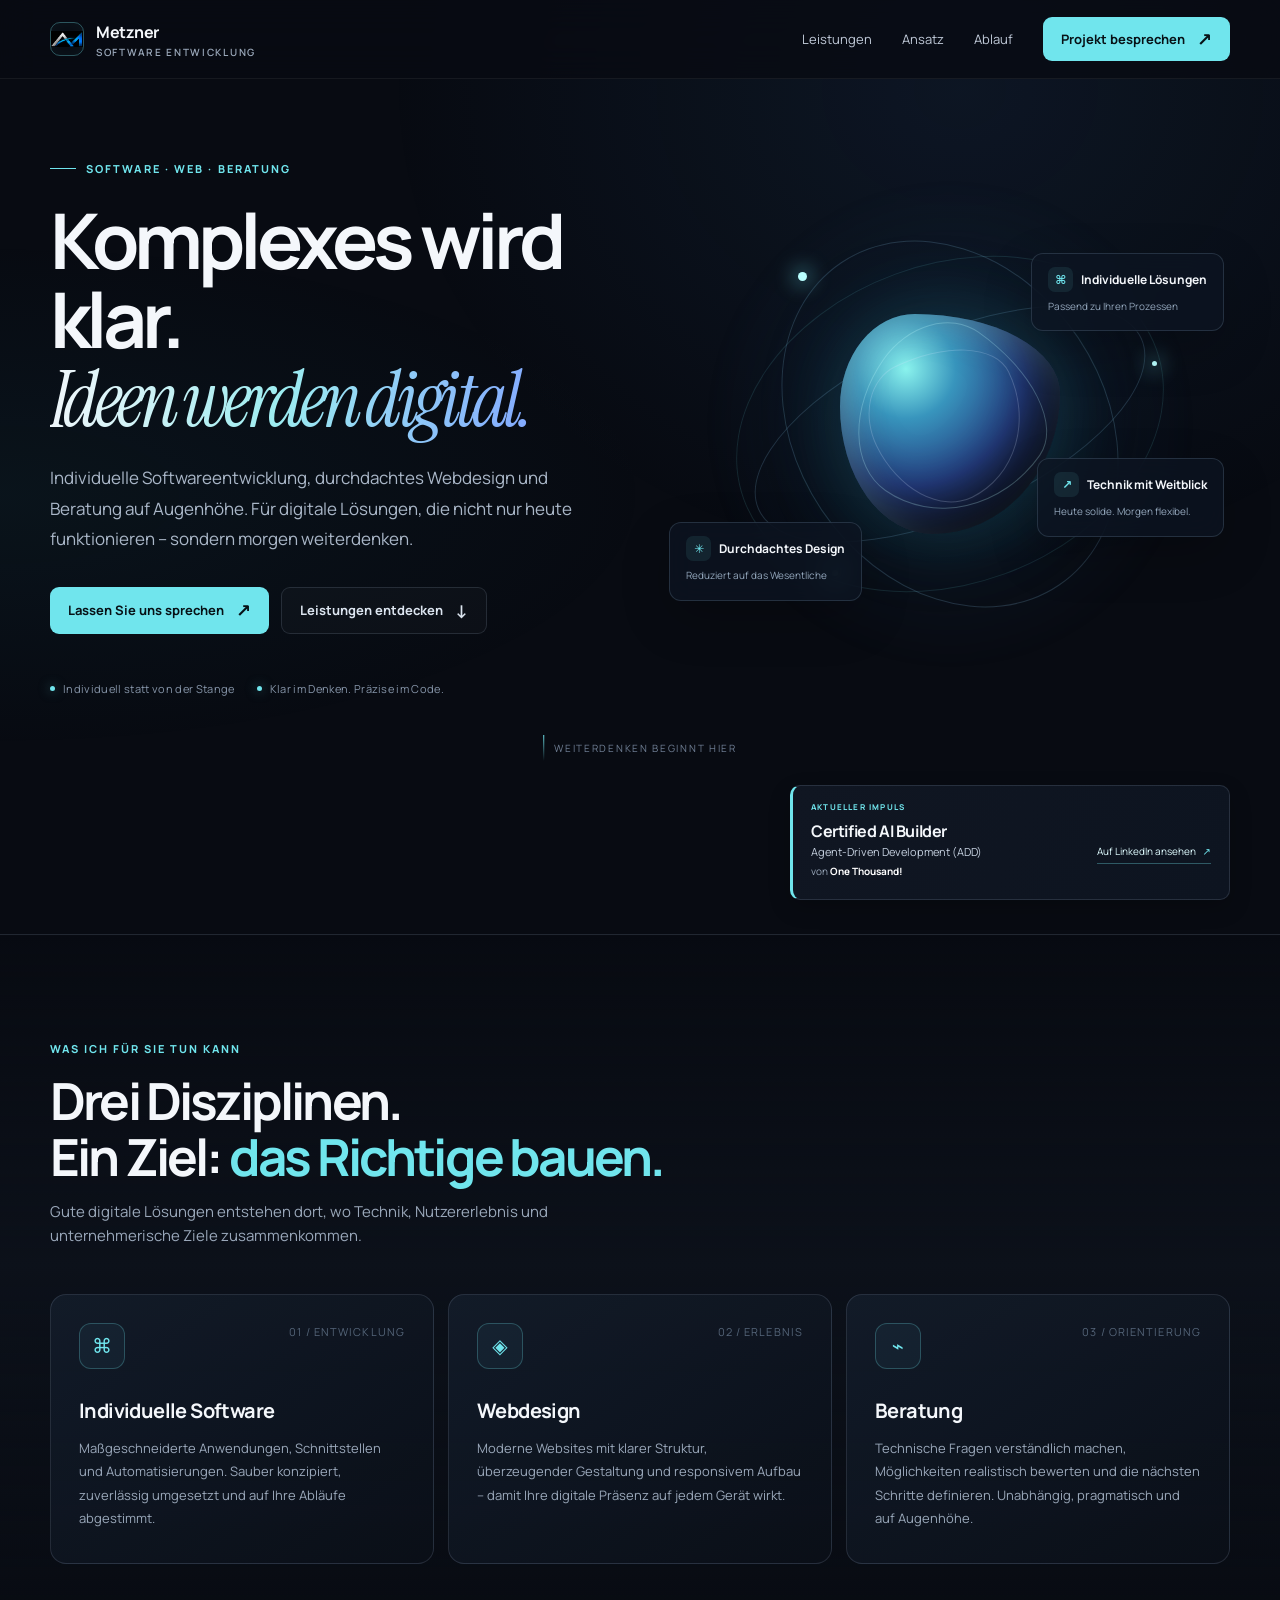
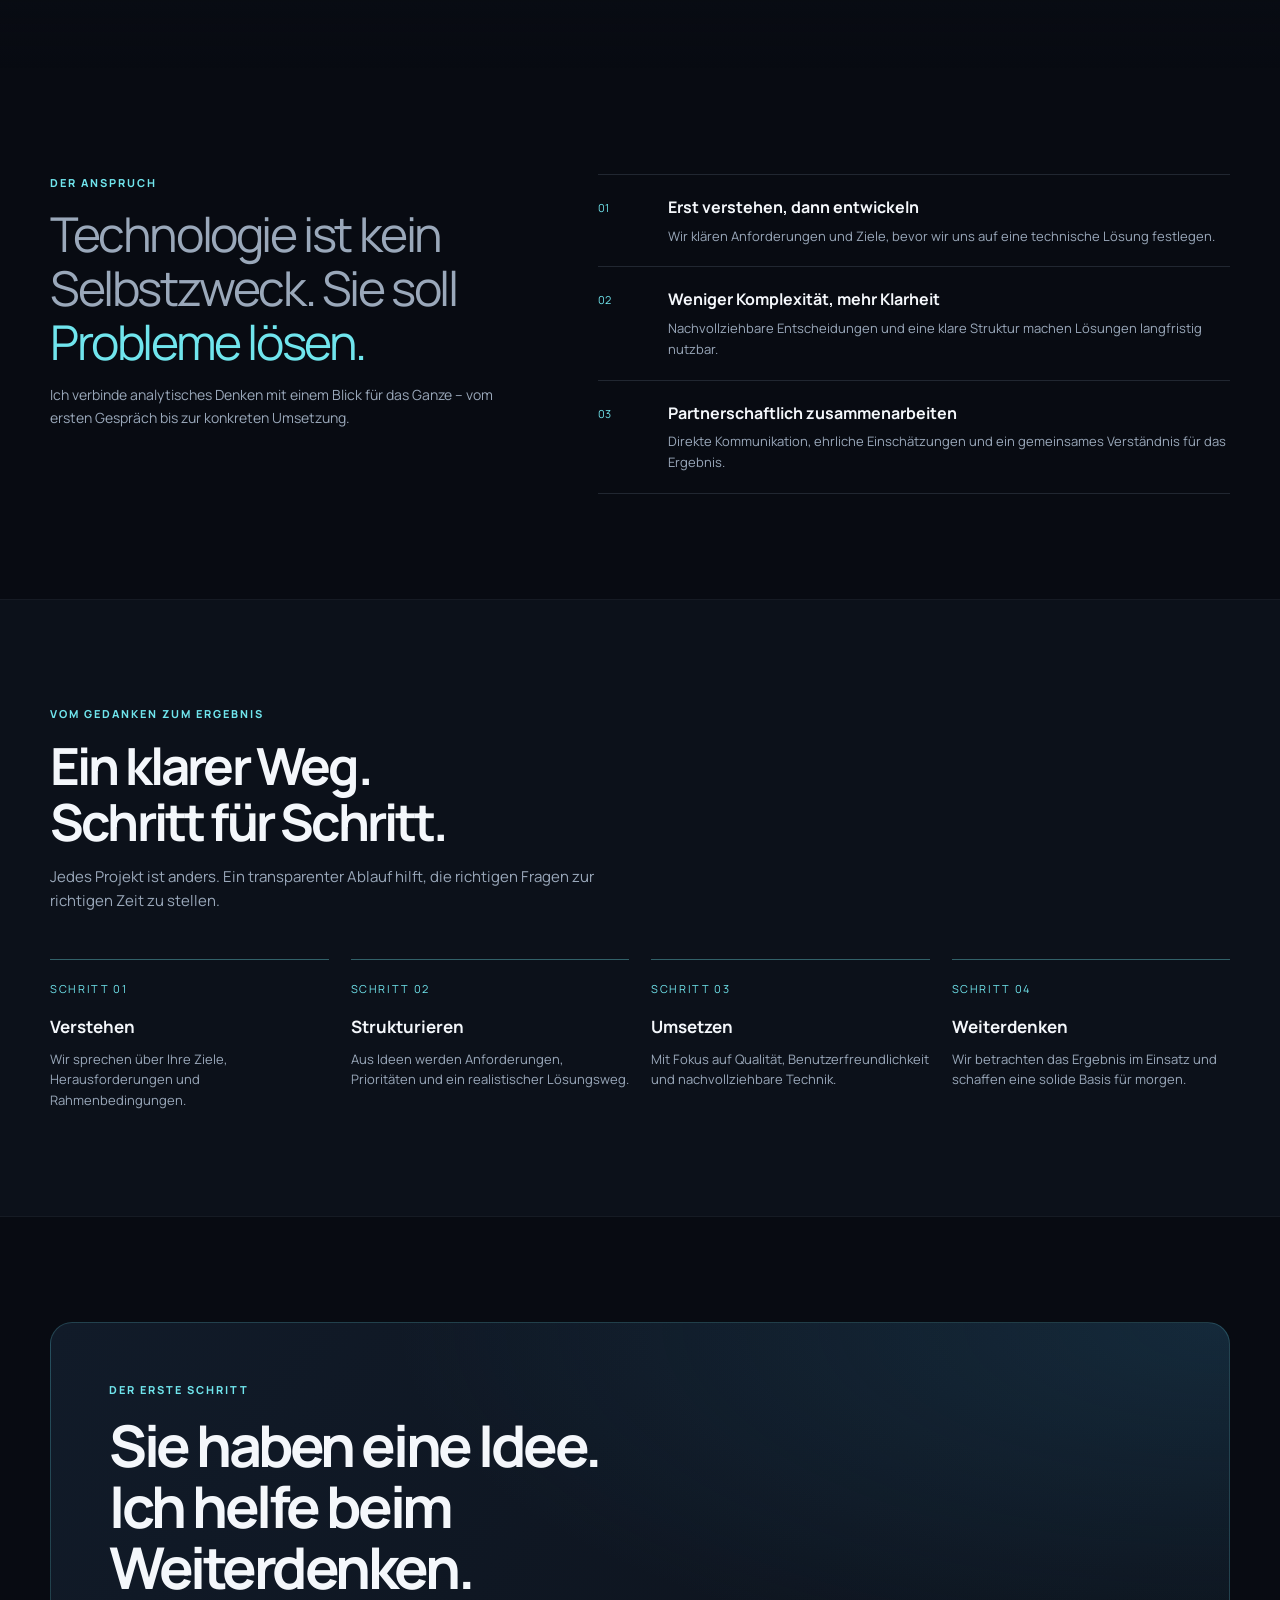
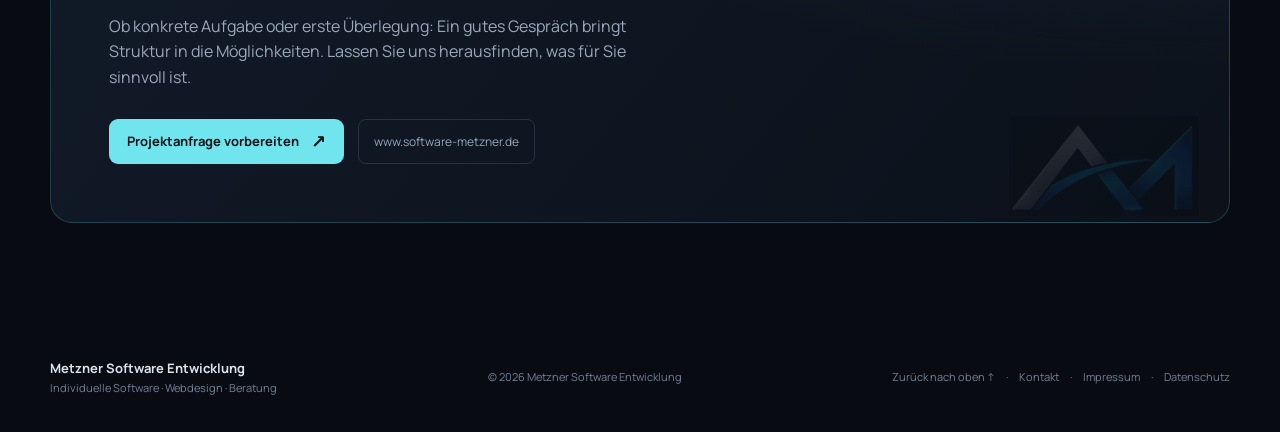
==== commit a64a9443: "Use AM monogram logo instead of M slash text" ====
--- a/index.html
+++ b/index.html
@@ -7,7 +7,7 @@
 <style>
 @font-face{font-family:"Manrope";src:url("assets/fonts/Manrope.ttf") format("truetype");font-style:normal;font-weight:100 900;font-display:swap}
 @font-face{font-family:"Instrument Serif";src:url("assets/fonts/InstrumentSerif-Italic.ttf") format("truetype");font-style:italic;font-weight:400;font-display:swap}
-:root{--bg:#080b12;--panel:#101622;--panel2:#121c2a;--text:#f4f7fb;--muted:#9aa8ba;--line:rgba(190,213,239,.14);--cyan:#70e5ed;--blue:#719dff;--max:1180px}*{box-sizing:border-box}html{scroll-behavior:smooth;scroll-padding-top:90px}body{margin:0;background:var(--bg);color:var(--text);font-family:"Manrope",ui-sans-serif,system-ui,-apple-system,BlinkMacSystemFont,"Segoe UI",sans-serif;line-height:1.6;overflow-x:hidden}body:before{content:"";position:fixed;inset:0;pointer-events:none;z-index:-1;background:radial-gradient(ellipse at 75% 10%,rgba(47,103,167,.12),transparent 42%),radial-gradient(ellipse at 0% 55%,rgba(33,123,143,.08),transparent 36%)}a{color:inherit;text-decoration:none}.wrap{width:min(var(--max),calc(100% - 48px));margin:auto}.nav{position:sticky;top:0;z-index:20;background:rgba(8,11,18,.78);backdrop-filter:blur(18px);border-bottom:1px solid rgba(255,255,255,.06)}.navin{height:78px;display:flex;align-items:center;justify-content:space-between;gap:24px}.brand{display:flex;align-items:center;gap:12px;font-weight:720;letter-spacing:-.03em}.brandmark{width:34px;height:34px;display:grid;place-items:center;border:1px solid rgba(112,229,237,.55);border-radius:10px;color:var(--cyan);font-size:18px;box-shadow:inset 0 0 20px #70e5ed10}.brand small{display:block;color:var(--muted);font-size:10px;letter-spacing:.17em;text-transform:uppercase;font-weight:600;line-height:1.1;margin-top:2px}.links{display:flex;align-items:center;gap:30px;color:#c0cad8;font-size:13px}.links a:hover{color:var(--cyan)}.navcta,.btn{display:inline-flex;align-items:center;justify-content:center;gap:12px;padding:12px 18px;border-radius:9px;font-size:13px;font-weight:700;transition:transform .2s,background .2s,border-color .2s}.navcta,.btn.primary{background:var(--cyan);color:#071116}.navcta:hover,.btn:hover{transform:translateY(-2px)}.hero{min-height:690px;display:grid;grid-template-columns:1.02fr .98fr;align-items:center;gap:36px;padding:72px 0 88px;position:relative}.eyebrow{display:inline-flex;align-items:center;gap:10px;color:var(--cyan);font-size:11px;font-weight:750;text-transform:uppercase;letter-spacing:.19em}.eyebrow:before{content:"";width:26px;height:1px;background:var(--cyan)}h1{font-size:clamp(46px,6vw,78px);line-height:1.02;letter-spacing:-.065em;margin:24px 0 24px;max-width:720px}h1 .shine{font-family:"Instrument Serif",Georgia,serif;font-style:italic;font-weight:400;background:linear-gradient(100deg,#f4f7fb 0%,#9cecf0 48%,#83a9ff 100%);color:transparent;background-clip:text}.lead{font-size:17px;line-height:1.8;color:#aab7c8;max-width:550px}.actions{display:flex;gap:12px;flex-wrap:wrap;margin-top:32px}.btn.secondary{border:1px solid var(--line);color:#dce5f0;background:rgba(255,255,255,.025)}.btn.secondary:hover{border-color:#70e5ed66}.arrow{font-size:18px;line-height:1}.microproof{display:flex;gap:22px;flex-wrap:wrap;margin-top:46px;color:#8796aa;font-size:11px;letter-spacing:.03em}.microproof span{display:flex;align-items:center;gap:8px}.microproof i{width:5px;height:5px;border-radius:50%;background:var(--cyan);box-shadow:0 0 12px #70e5ed88}.visual{height:490px;position:relative;display:grid;place-items:center;isolation:isolate}.halo{position:absolute;width:min(100%,490px);aspect-ratio:1;border-radius:50%;background:radial-gradient(circle,rgba(42,135,162,.2),rgba(25,60,98,.1) 43%,transparent 70%);filter:blur(5px)}.orbit{position:absolute;border:1px solid rgba(133,195,227,.2);border-radius:50%;transform:rotate(-24deg)}.orbit.one{width:420px;height:180px}.orbit.two{width:390px;height:310px;transform:rotate(56deg)}.orbit.three{width:320px;height:440px;transform:rotate(70deg);border-color:rgba(112,229,237,.12)}.core{width:220px;height:220px;position:relative;border-radius:34% 66% 58% 42% / 42% 36% 64% 58%;background:radial-gradient(circle at 30% 25%,#8af3ed 0,#3895bd 22%,#253e83 52%,#101628 76%);box-shadow:0 0 80px #238ba744,inset -20px -25px 55px #080b12aa,inset 10px 10px 35px #b0ffff55;animation:morph 10s ease-in-out infinite, float 6s ease-in-out infinite}.core:before,.core:after{content:"";position:absolute;inset:18px;border:1px solid #c2ffff40;border-radius:inherit;transform:rotate(35deg)}.core:after{inset:34px;transform:rotate(-26deg);border-color:#d8e7ff36}.spark{position:absolute;width:9px;height:9px;border-radius:50%;background:#b9ffff;box-shadow:0 0 20px 5px #70e5ed66}.s1{top:19%;left:23%}.s2{right:13%;top:37%;width:5px;height:5px}.s3{bottom:19%;left:29%;width:6px;height:6px}.floatcard{position:absolute;padding:13px 16px;border:1px solid #a6c7e52b;background:rgba(13,21,34,.75);backdrop-filter:blur(14px);border-radius:12px;box-shadow:0 18px 50px #0003}.floatcard strong{font-size:12px;display:block}.floatcard small{font-size:10px;color:#94a7bc}.floatcard .mini{display:inline-grid;place-items:center;width:25px;height:25px;border-radius:7px;background:#70e5ed17;color:var(--cyan);margin-right:8px}.fc1{top:15%;right:1%}.fc2{bottom:14%;left:0}.fc3{bottom:27%;right:1%}.scrollhint{position:absolute;bottom:24px;left:50%;transform:translateX(-50%);font-size:10px;color:#718096;letter-spacing:.17em;text-transform:uppercase;display:flex;align-items:center;gap:10px}.scrollhint:before{content:"";width:1px;height:26px;background:linear-gradient(var(--cyan),transparent)}section{padding:105px 0}.sectionhead{max-width:680px;margin-bottom:46px}.kicker{font-size:11px;color:var(--cyan);text-transform:uppercase;letter-spacing:.18em;font-weight:750}.sectionhead h2{font-size:clamp(34px,4vw,52px);line-height:1.08;letter-spacing:-.055em;margin:16px 0}.sectionhead p{color:var(--muted);max-width:590px;margin:0;font-size:15px}.services{border-top:1px solid var(--line);background:linear-gradient(180deg,transparent,#0c111a 45%,transparent)}.cards{display:grid;grid-template-columns:repeat(3,1fr);gap:14px}.service{padding:28px;border:1px solid var(--line);border-radius:16px;background:linear-gradient(145deg,rgba(20,30,45,.8),rgba(11,16,25,.8));min-height:270px;transition:transform .25s,border-color .25s}.service:hover{transform:translateY(-5px);border-color:#70e5ed55}.iconbox{width:46px;height:46px;border:1px solid #70e5ed40;background:#70e5ed0c;border-radius:12px;display:grid;place-items:center;color:var(--cyan);font-size:20px}.service h3{font-size:20px;letter-spacing:-.03em;margin:26px 0 10px}.service p{font-size:13px;color:var(--muted);line-height:1.8;margin:0}.service .num{float:right;color:#546478;font-size:11px;letter-spacing:.1em}.manifesto{display:grid;grid-template-columns:.85fr 1.15fr;gap:80px;align-items:start}.manifesto .big{font-size:clamp(30px,4vw,48px);line-height:1.13;letter-spacing:-.05em;margin:15px 0}.manifesto .big span{color:var(--cyan)}.manifesto p{color:var(--muted);font-size:14px}.principles{border-top:1px solid var(--line)}.principle{display:grid;grid-template-columns:54px 1fr;gap:16px;padding:20px 0;border-bottom:1px solid var(--line)}.principle .n{font-size:11px;color:var(--cyan);padding-top:4px}.principle h3{margin:0 0 5px;font-size:16px}.principle p{margin:0;font-size:13px}.process{background:#0c111a;border-block:1px solid #ffffff0b}.steps{display:grid;grid-template-columns:repeat(4,1fr);gap:22px}.step{border-top:1px solid #70e5ed60;padding-top:20px}.step .n{font-size:11px;color:var(--cyan);letter-spacing:.15em}.step h3{font-size:17px;margin:16px 0 8px}.step p{font-size:13px;color:var(--muted);margin:0}.contactbox{position:relative;overflow:hidden;padding:58px;border-radius:22px;border:1px solid #70e5ed33;background:radial-gradient(ellipse at 100% 0%,#245a7950,transparent 50%),linear-gradient(130deg,#111b29,#0c111a)}.contactbox:after{content:"M/";position:absolute;right:30px;bottom:-80px;font-size:260px;font-weight:900;letter-spacing:-.12em;color:#d8ffff06;pointer-events:none}.contactbox h2{font-size:clamp(34px,4.5vw,58px);line-height:1.06;letter-spacing:-.06em;max-width:650px;margin:16px 0}.contactbox p{color:var(--muted);max-width:560px}.contactrow{display:flex;align-items:center;gap:14px;flex-wrap:wrap;margin-top:28px;position:relative;z-index:1}.domain{font-size:12px;color:#93a5bb;border:1px solid var(--line);border-radius:8px;padding:12px 15px}footer{padding:30px 0 36px;color:#728197;font-size:11px}.footerin{display:flex;justify-content:space-between;align-items:center;gap:20px;flex-wrap:wrap}.footerbrand{color:#dbe4ee;font-weight:700;font-size:13px}footer a:hover{color:var(--cyan)}.fade{opacity:0;transform:translateY(18px);transition:opacity .7s ease,transform .7s ease}.fade.visible{opacity:1;transform:none}@keyframes morph{0%,100%{border-radius:34% 66% 58% 42% / 42% 36% 64% 58%;transform:rotate(0)}50%{border-radius:53% 47% 40% 60% / 56% 58% 42% 44%;transform:rotate(12deg)}}@keyframes float{0%,100%{translate:0 0}50%{translate:0 -12px}}@media(max-width:850px){.links{gap:16px}.links a:not(.navcta){display:none}.hero{grid-template-columns:1fr;padding-top:70px;gap:0}.hero-copy{position:relative;z-index:2}.visual{height:390px;margin-top:10px}.orbit.one{width:340px}.orbit.two{width:310px;height:260px}.orbit.three{height:360px;width:260px}.core{width:175px;height:175px}.fc1{right:5%}.fc2{left:4%}.cards{grid-template-columns:1fr}.service{min-height:auto}.manifesto{grid-template-columns:1fr;gap:34px}.steps{grid-template-columns:repeat(2,1fr);row-gap:34px}.contactbox{padding:36px}}@media(max-width:520px){.wrap{width:min(var(--max),calc(100% - 32px))}.navin{height:68px}.brand{font-size:13px}.navcta{padding:10px 12px;font-size:11px}.hero{padding:55px 0 65px;min-height:auto}h1{font-size:48px}.lead{font-size:15px}.microproof{gap:12px;margin-top:30px}.visual{height:330px}.orbit.one{width:290px;height:145px}.orbit.two{width:275px;height:230px}.orbit.three{width:220px;height:320px}.core{width:145px;height:145px}.floatcard{padding:10px 12px}.fc1{top:10%;right:0}.fc2{bottom:10%;left:0}.fc3{bottom:24%;right:0}.floatcard strong{font-size:10px}.floatcard small{font-size:9px}.scrollhint{display:none}section{padding:76px 0}.sectionhead h2{font-size:38px}.steps{grid-template-columns:1fr}.contactbox{padding:28px 22px}.contactbox:after{font-size:180px;right:10px}.footerin{align-items:flex-start;flex-direction:column;gap:8px}}@media(prefers-reduced-motion:reduce){*,*:before,*:after{scroll-behavior:auto!important;animation:none!important;transition:none!important}.fade{opacity:1;transform:none}}
+:root{--bg:#080b12;--panel:#101622;--panel2:#121c2a;--text:#f4f7fb;--muted:#9aa8ba;--line:rgba(190,213,239,.14);--cyan:#70e5ed;--blue:#719dff;--max:1180px}*{box-sizing:border-box}html{scroll-behavior:smooth;scroll-padding-top:90px}body{margin:0;background:var(--bg);color:var(--text);font-family:"Manrope",ui-sans-serif,system-ui,-apple-system,BlinkMacSystemFont,"Segoe UI",sans-serif;line-height:1.6;overflow-x:hidden}body:before{content:"";position:fixed;inset:0;pointer-events:none;z-index:-1;background:radial-gradient(ellipse at 75% 10%,rgba(47,103,167,.12),transparent 42%),radial-gradient(ellipse at 0% 55%,rgba(33,123,143,.08),transparent 36%)}a{color:inherit;text-decoration:none}.wrap{width:min(var(--max),calc(100% - 48px));margin:auto}.nav{position:sticky;top:0;z-index:20;background:rgba(8,11,18,.78);backdrop-filter:blur(18px);border-bottom:1px solid rgba(255,255,255,.06)}.navin{height:78px;display:flex;align-items:center;justify-content:space-between;gap:24px}.brand{display:flex;align-items:center;gap:12px;font-weight:720;letter-spacing:-.03em}.brandmark{width:34px;height:34px;display:grid;place-items:center;border:1px solid rgba(112,229,237,.35);border-radius:10px;overflow:hidden;box-shadow:inset 0 0 20px #70e5ed10}.brandmark img{display:block;width:100%;height:100%;object-fit:contain}.brand small{display:block;color:var(--muted);font-size:10px;letter-spacing:.17em;text-transform:uppercase;font-weight:600;line-height:1.1;margin-top:2px}.links{display:flex;align-items:center;gap:30px;color:#c0cad8;font-size:13px}.links a:hover{color:var(--cyan)}.navcta,.btn{display:inline-flex;align-items:center;justify-content:center;gap:12px;padding:12px 18px;border-radius:9px;font-size:13px;font-weight:700;transition:transform .2s,background .2s,border-color .2s}.navcta,.btn.primary{background:var(--cyan);color:#071116}.navcta:hover,.btn:hover{transform:translateY(-2px)}.hero{min-height:690px;display:grid;grid-template-columns:1.02fr .98fr;align-items:center;gap:36px;padding:72px 0 88px;position:relative}.eyebrow{display:inline-flex;align-items:center;gap:10px;color:var(--cyan);font-size:11px;font-weight:750;text-transform:uppercase;letter-spacing:.19em}.eyebrow:before{content:"";width:26px;height:1px;background:var(--cyan)}h1{font-size:clamp(46px,6vw,78px);line-height:1.02;letter-spacing:-.065em;margin:24px 0 24px;max-width:720px}h1 .shine{font-family:"Instrument Serif",Georgia,serif;font-style:italic;font-weight:400;background:linear-gradient(100deg,#f4f7fb 0%,#9cecf0 48%,#83a9ff 100%);color:transparent;background-clip:text}.lead{font-size:17px;line-height:1.8;color:#aab7c8;max-width:550px}.actions{display:flex;gap:12px;flex-wrap:wrap;margin-top:32px}.btn.secondary{border:1px solid var(--line);color:#dce5f0;background:rgba(255,255,255,.025)}.btn.secondary:hover{border-color:#70e5ed66}.arrow{font-size:18px;line-height:1}.microproof{display:flex;gap:22px;flex-wrap:wrap;margin-top:46px;color:#8796aa;font-size:11px;letter-spacing:.03em}.microproof span{display:flex;align-items:center;gap:8px}.microproof i{width:5px;height:5px;border-radius:50%;background:var(--cyan);box-shadow:0 0 12px #70e5ed88}.visual{height:490px;position:relative;display:grid;place-items:center;isolation:isolate}.halo{position:absolute;width:min(100%,490px);aspect-ratio:1;border-radius:50%;background:radial-gradient(circle,rgba(42,135,162,.2),rgba(25,60,98,.1) 43%,transparent 70%);filter:blur(5px)}.orbit{position:absolute;border:1px solid rgba(133,195,227,.2);border-radius:50%;transform:rotate(-24deg)}.orbit.one{width:420px;height:180px}.orbit.two{width:390px;height:310px;transform:rotate(56deg)}.orbit.three{width:320px;height:440px;transform:rotate(70deg);border-color:rgba(112,229,237,.12)}.core{width:220px;height:220px;position:relative;border-radius:34% 66% 58% 42% / 42% 36% 64% 58%;background:radial-gradient(circle at 30% 25%,#8af3ed 0,#3895bd 22%,#253e83 52%,#101628 76%);box-shadow:0 0 80px #238ba744,inset -20px -25px 55px #080b12aa,inset 10px 10px 35px #b0ffff55;animation:morph 10s ease-in-out infinite, float 6s ease-in-out infinite}.core:before,.core:after{content:"";position:absolute;inset:18px;border:1px solid #c2ffff40;border-radius:inherit;transform:rotate(35deg)}.core:after{inset:34px;transform:rotate(-26deg);border-color:#d8e7ff36}.spark{position:absolute;width:9px;height:9px;border-radius:50%;background:#b9ffff;box-shadow:0 0 20px 5px #70e5ed66}.s1{top:19%;left:23%}.s2{right:13%;top:37%;width:5px;height:5px}.s3{bottom:19%;left:29%;width:6px;height:6px}.floatcard{position:absolute;padding:13px 16px;border:1px solid #a6c7e52b;background:rgba(13,21,34,.75);backdrop-filter:blur(14px);border-radius:12px;box-shadow:0 18px 50px #0003}.floatcard strong{font-size:12px;display:block}.floatcard small{font-size:10px;color:#94a7bc}.floatcard .mini{display:inline-grid;place-items:center;width:25px;height:25px;border-radius:7px;background:#70e5ed17;color:var(--cyan);margin-right:8px}.fc1{top:15%;right:1%}.fc2{bottom:14%;left:0}.fc3{bottom:27%;right:1%}.scrollhint{position:absolute;bottom:24px;left:50%;transform:translateX(-50%);font-size:10px;color:#718096;letter-spacing:.17em;text-transform:uppercase;display:flex;align-items:center;gap:10px}.scrollhint:before{content:"";width:1px;height:26px;background:linear-gradient(var(--cyan),transparent)}section{padding:105px 0}.sectionhead{max-width:680px;margin-bottom:46px}.kicker{font-size:11px;color:var(--cyan);text-transform:uppercase;letter-spacing:.18em;font-weight:750}.sectionhead h2{font-size:clamp(34px,4vw,52px);line-height:1.08;letter-spacing:-.055em;margin:16px 0}.sectionhead p{color:var(--muted);max-width:590px;margin:0;font-size:15px}.services{border-top:1px solid var(--line);background:linear-gradient(180deg,transparent,#0c111a 45%,transparent)}.cards{display:grid;grid-template-columns:repeat(3,1fr);gap:14px}.service{padding:28px;border:1px solid var(--line);border-radius:16px;background:linear-gradient(145deg,rgba(20,30,45,.8),rgba(11,16,25,.8));min-height:270px;transition:transform .25s,border-color .25s}.service:hover{transform:translateY(-5px);border-color:#70e5ed55}.iconbox{width:46px;height:46px;border:1px solid #70e5ed40;background:#70e5ed0c;border-radius:12px;display:grid;place-items:center;color:var(--cyan);font-size:20px}.service h3{font-size:20px;letter-spacing:-.03em;margin:26px 0 10px}.service p{font-size:13px;color:var(--muted);line-height:1.8;margin:0}.service .num{float:right;color:#546478;font-size:11px;letter-spacing:.1em}.manifesto{display:grid;grid-template-columns:.85fr 1.15fr;gap:80px;align-items:start}.manifesto .big{font-size:clamp(30px,4vw,48px);line-height:1.13;letter-spacing:-.05em;margin:15px 0}.manifesto .big span{color:var(--cyan)}.manifesto p{color:var(--muted);font-size:14px}.principles{border-top:1px solid var(--line)}.principle{display:grid;grid-template-columns:54px 1fr;gap:16px;padding:20px 0;border-bottom:1px solid var(--line)}.principle .n{font-size:11px;color:var(--cyan);padding-top:4px}.principle h3{margin:0 0 5px;font-size:16px}.principle p{margin:0;font-size:13px}.process{background:#0c111a;border-block:1px solid #ffffff0b}.steps{display:grid;grid-template-columns:repeat(4,1fr);gap:22px}.step{border-top:1px solid #70e5ed60;padding-top:20px}.step .n{font-size:11px;color:var(--cyan);letter-spacing:.15em}.step h3{font-size:17px;margin:16px 0 8px}.step p{font-size:13px;color:var(--muted);margin:0}.contactbox{position:relative;overflow:hidden;padding:58px;border-radius:22px;border:1px solid #70e5ed33;background:radial-gradient(ellipse at 100% 0%,#245a7950,transparent 50%),linear-gradient(130deg,#111b29,#0c111a)}.contactbox:after{content:"";position:absolute;right:30px;bottom:-24px;width:190px;height:160px;background:url("assets/AM%20Monogramm.png") center/contain no-repeat;opacity:.10;pointer-events:none}.contactbox h2{font-size:clamp(34px,4.5vw,58px);line-height:1.06;letter-spacing:-.06em;max-width:650px;margin:16px 0}.contactbox p{color:var(--muted);max-width:560px}.contactrow{display:flex;align-items:center;gap:14px;flex-wrap:wrap;margin-top:28px;position:relative;z-index:1}.domain{font-size:12px;color:#93a5bb;border:1px solid var(--line);border-radius:8px;padding:12px 15px}footer{padding:30px 0 36px;color:#728197;font-size:11px}.footerin{display:flex;justify-content:space-between;align-items:center;gap:20px;flex-wrap:wrap}.footerbrand{color:#dbe4ee;font-weight:700;font-size:13px}footer a:hover{color:var(--cyan)}.fade{opacity:0;transform:translateY(18px);transition:opacity .7s ease,transform .7s ease}.fade.visible{opacity:1;transform:none}@keyframes morph{0%,100%{border-radius:34% 66% 58% 42% / 42% 36% 64% 58%;transform:rotate(0)}50%{border-radius:53% 47% 40% 60% / 56% 58% 42% 44%;transform:rotate(12deg)}}@keyframes float{0%,100%{translate:0 0}50%{translate:0 -12px}}@media(max-width:850px){.links{gap:16px}.links a:not(.navcta){display:none}.hero{grid-template-columns:1fr;padding-top:70px;gap:0}.hero-copy{position:relative;z-index:2}.visual{height:390px;margin-top:10px}.orbit.one{width:340px}.orbit.two{width:310px;height:260px}.orbit.three{height:360px;width:260px}.core{width:175px;height:175px}.fc1{right:5%}.fc2{left:4%}.cards{grid-template-columns:1fr}.service{min-height:auto}.manifesto{grid-template-columns:1fr;gap:34px}.steps{grid-template-columns:repeat(2,1fr);row-gap:34px}.contactbox{padding:36px}}@media(max-width:520px){.wrap{width:min(var(--max),calc(100% - 32px))}.navin{height:68px}.brand{font-size:13px}.navcta{padding:10px 12px;font-size:11px}.hero{padding:55px 0 65px;min-height:auto}h1{font-size:48px}.lead{font-size:15px}.microproof{gap:12px;margin-top:30px}.visual{height:330px}.orbit.one{width:290px;height:145px}.orbit.two{width:275px;height:230px}.orbit.three{width:220px;height:320px}.core{width:145px;height:145px}.floatcard{padding:10px 12px}.fc1{top:10%;right:0}.fc2{bottom:10%;left:0}.fc3{bottom:24%;right:0}.floatcard strong{font-size:10px}.floatcard small{font-size:9px}.scrollhint{display:none}section{padding:76px 0}.sectionhead h2{font-size:38px}.steps{grid-template-columns:1fr}.contactbox{padding:28px 22px}.contactbox:after{font-size:180px;right:10px}.footerin{align-items:flex-start;flex-direction:column;gap:8px}}@media(prefers-reduced-motion:reduce){*,*:before,*:after{scroll-behavior:auto!important;animation:none!important;transition:none!important}.fade{opacity:1;transform:none}}
 
 /* Compact LinkedIn certificate highlight card */
 .focus-highlight{padding:0 0 34px;background:transparent;color:var(--text)}
@@ -28,7 +28,7 @@
 </style>
 </head>
 <body>
-<header class="nav"><div class="wrap navin"><a class="brand" href="#start" aria-label="Metzner Software Entwicklung – Startseite"><span class="brandmark">M/</span><span>Metzner<small>Software Entwicklung</small></span></a><nav class="links" aria-label="Hauptnavigation"><a href="#leistungen">Leistungen</a><a href="#ansatz">Ansatz</a><a href="#ablauf">Ablauf</a><a class="navcta" href="#kontakt">Projekt besprechen <span class="arrow">↗</span></a></nav></div></header>
+<header class="nav"><div class="wrap navin"><a class="brand" href="#start" aria-label="Metzner Software Entwicklung – Startseite"><span class="brandmark"><img src="assets/AM%20Monogramm.png" alt="" width="34" height="34"></span><span>Metzner<small>Software Entwicklung</small></span></a><nav class="links" aria-label="Hauptnavigation"><a href="#leistungen">Leistungen</a><a href="#ansatz">Ansatz</a><a href="#ablauf">Ablauf</a><a class="navcta" href="#kontakt">Projekt besprechen <span class="arrow">↗</span></a></nav></div></header>
 <main>
 <section class="wrap hero" id="start"><div class="hero-copy"><div class="eyebrow">Software · Web · Beratung</div><h1>Komplexes wird klar.<br><span class="shine">Ideen werden digital.</span></h1><p class="lead">Individuelle Softwareentwicklung, durchdachtes Webdesign und Beratung auf Augenhöhe. Für digitale Lösungen, die nicht nur heute funktionieren – sondern morgen weiterdenken.</p><div class="actions"><a class="btn primary" href="#kontakt">Lassen Sie uns sprechen <span class="arrow">↗</span></a><a class="btn secondary" href="#leistungen">Leistungen entdecken <span class="arrow">↓</span></a></div><div class="microproof"><span><i></i> Individuell statt von der Stange</span><span><i></i> Klar im Denken. Präzise im Code.</span></div></div>
 <div class="visual" aria-label="Abstrakte, leuchtende digitale Form als Symbol für vernetzte Ideen"><div class="halo"></div><div class="orbit one"></div><div class="orbit two"></div><div class="orbit three"></div><div class="core"></div><i class="spark s1"></i><i class="spark s2"></i><i class="spark s3"></i><div class="floatcard fc1"><strong><span class="mini">⌘</span>Individuelle Lösungen</strong><small>Passend zu Ihren Prozessen</small></div><div class="floatcard fc2"><strong><span class="mini">✳</span>Durchdachtes Design</strong><small>Reduziert auf das Wesentliche</small></div><div class="floatcard fc3"><strong><span class="mini">↗</span>Technik mit Weitblick</strong><small>Heute solide. Morgen flexibel.</small></div></div><div class="scrollhint">Weiterdenken beginnt hier</div></section>
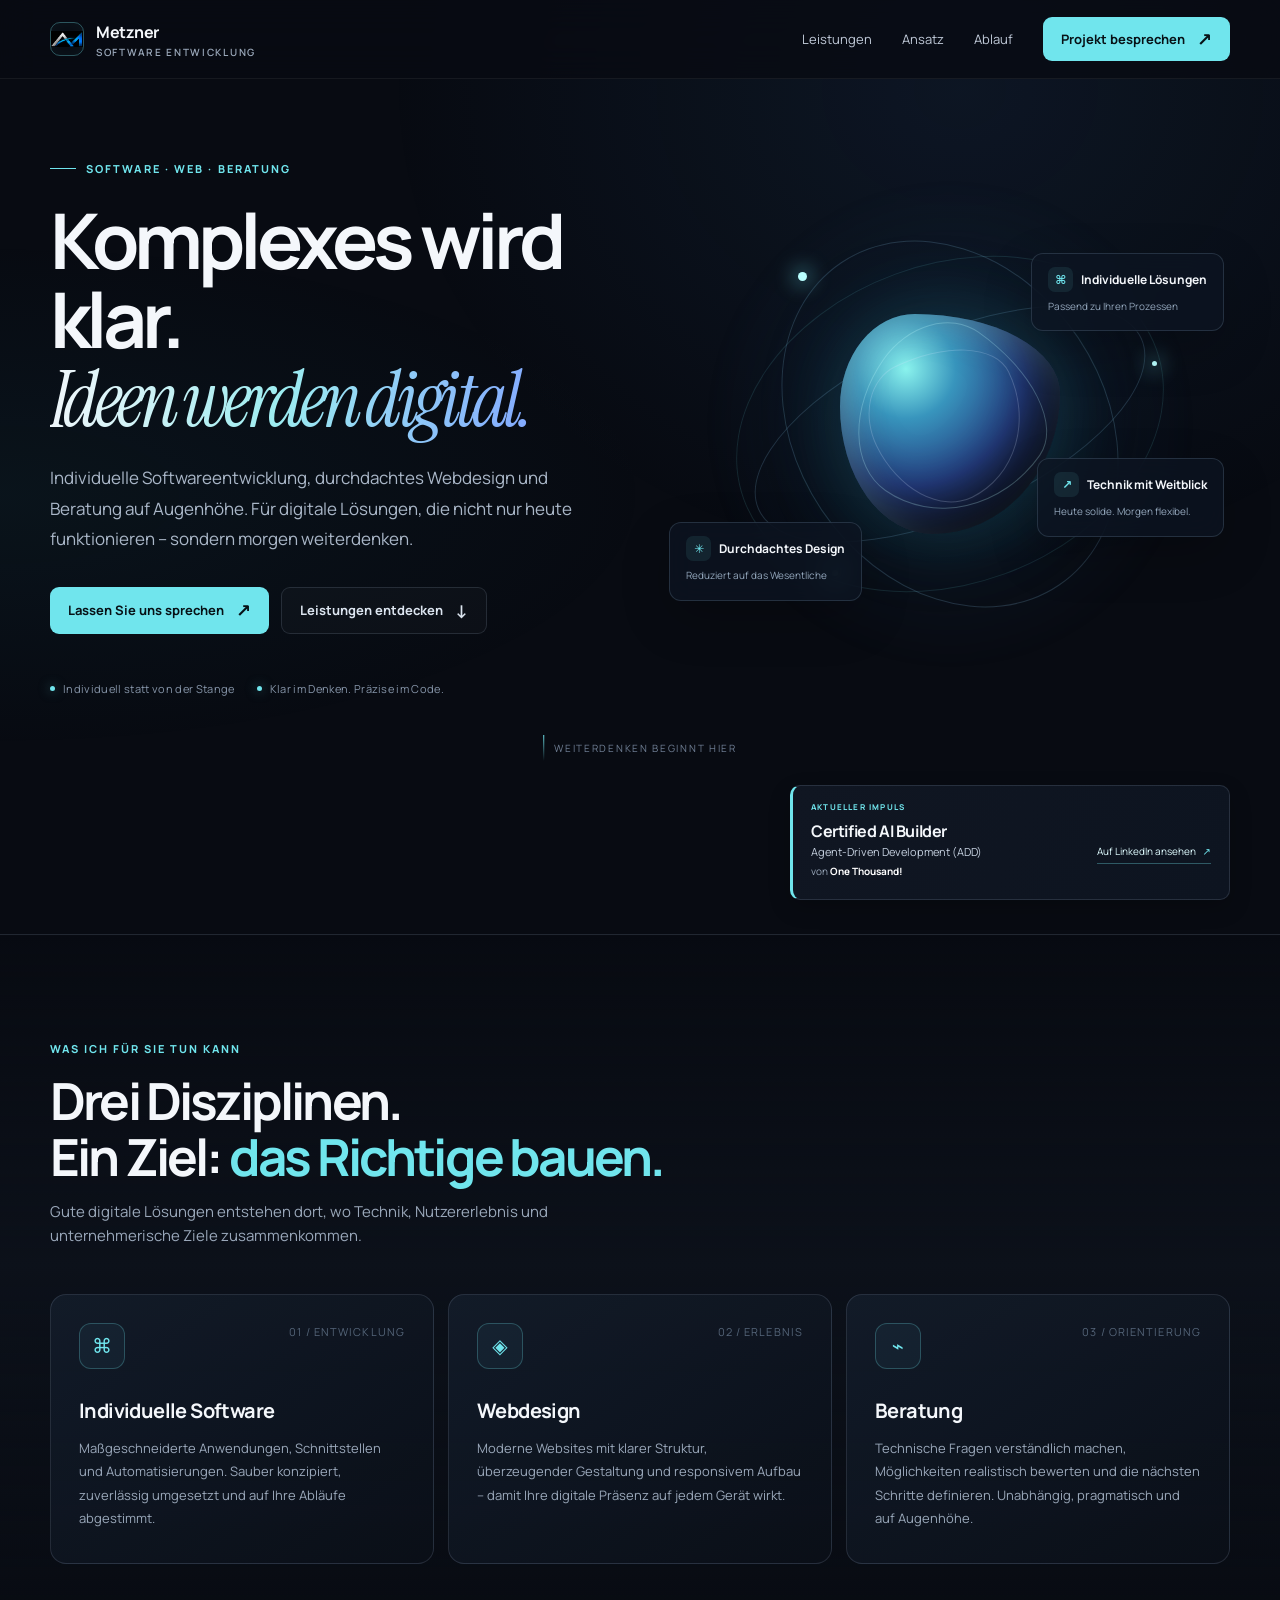
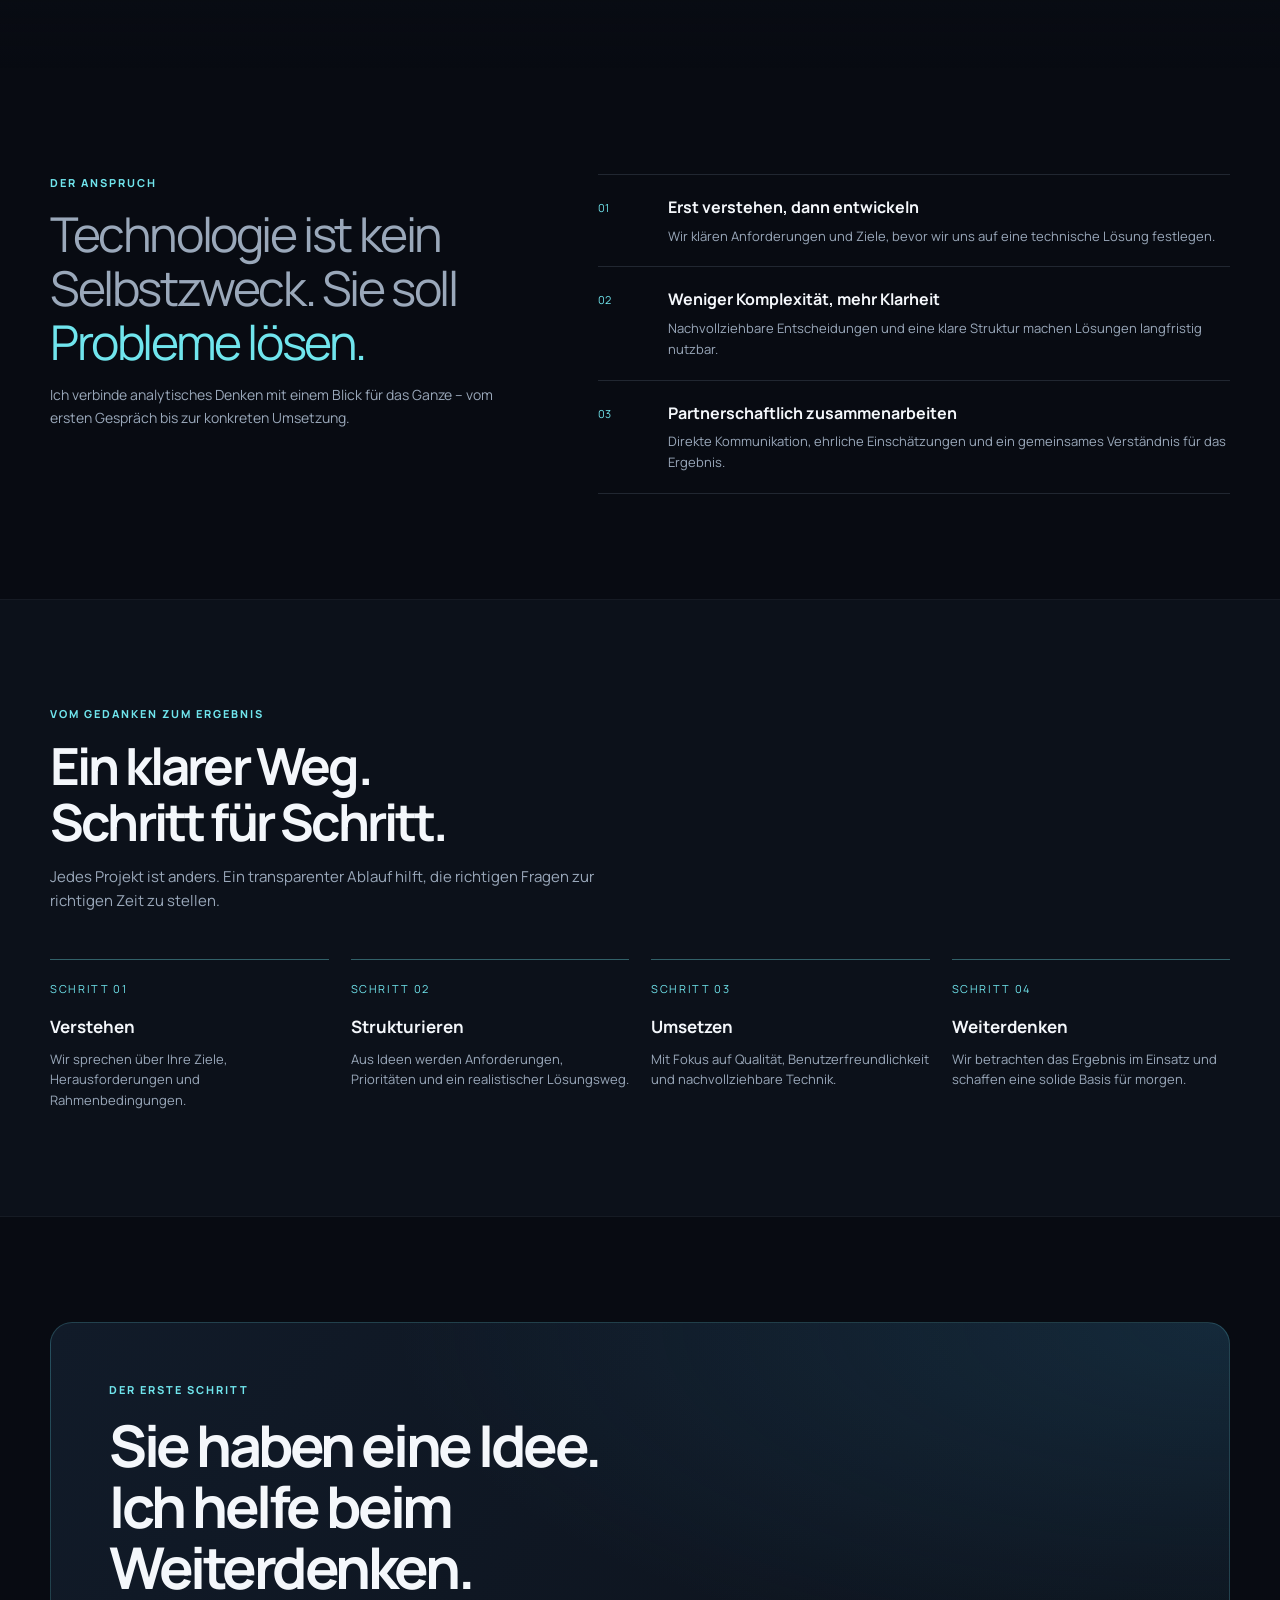
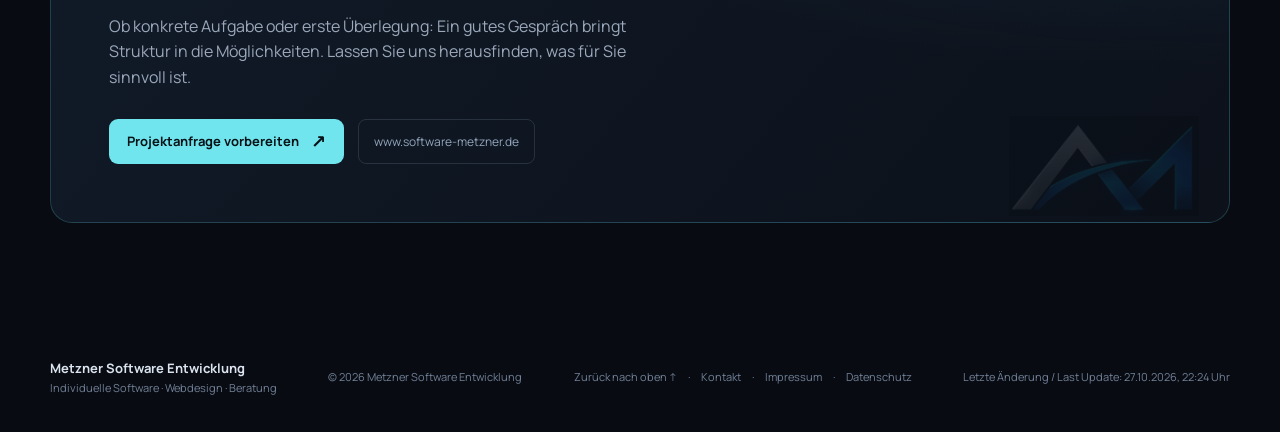
==== commit 6b6ebf81: "Add last-updated timestamp to First Attempt homepage footer" ====
--- a/index.html
+++ b/index.html
@@ -50,7 +50,7 @@
 <section class="process" id="ablauf"><div class="wrap"><div class="sectionhead fade"><div class="kicker">Vom Gedanken zum Ergebnis</div><h2>Ein klarer Weg.<br>Schritt für Schritt.</h2><p>Jedes Projekt ist anders. Ein transparenter Ablauf hilft, die richtigen Fragen zur richtigen Zeit zu stellen.</p></div><div class="steps"><article class="step fade"><div class="n">SCHRITT 01</div><h3>Verstehen</h3><p>Wir sprechen über Ihre Ziele, Herausforderungen und Rahmenbedingungen.</p></article><article class="step fade"><div class="n">SCHRITT 02</div><h3>Strukturieren</h3><p>Aus Ideen werden Anforderungen, Prioritäten und ein realistischer Lösungsweg.</p></article><article class="step fade"><div class="n">SCHRITT 03</div><h3>Umsetzen</h3><p>Mit Fokus auf Qualität, Benutzerfreundlichkeit und nachvollziehbare Technik.</p></article><article class="step fade"><div class="n">SCHRITT 04</div><h3>Weiterdenken</h3><p>Wir betrachten das Ergebnis im Einsatz und schaffen eine solide Basis für morgen.</p></article></div></div></section>
 <section id="kontakt"><div class="wrap"><div class="contactbox fade"><div class="kicker">Der erste Schritt</div><h2>Sie haben eine Idee.<br>Ich helfe beim Weiterdenken.</h2><p>Ob konkrete Aufgabe oder erste Überlegung: Ein gutes Gespräch bringt Struktur in die Möglichkeiten. Lassen Sie uns herausfinden, was für Sie sinnvoll ist.</p><div class="contactrow"><a class="btn primary" href="mailto:Andreas.metzner@Software-Metzner.de?subject=Projektanfrage%20%E2%80%93%20Metzner%20Software%20Entwicklung" id="emailLink">Projektanfrage vorbereiten <span class="arrow">↗</span></a><span class="domain">www.software-metzner.de</span></div></div></div></section>
 </main>
-<footer><div class="wrap footerin"><div><div class="footerbrand">Metzner Software Entwicklung</div><div>Individuelle Software · Webdesign · Beratung</div></div><div>© <span id="year"></span> Metzner Software Entwicklung</div><div><a href="#start">Zurück nach oben ↑</a>　·　<a href="#kontakt">Kontakt</a>　·　<a href="impressum.html">Impressum</a>　·　<a href="datenschutz.html">Datenschutz</a></div></div></footer>
+<footer><div class="wrap footerin"><div><div class="footerbrand">Metzner Software Entwicklung</div><div>Individuelle Software · Webdesign · Beratung</div></div><div>© <span id="year"></span> Metzner Software Entwicklung</div><div><a href="#start">Zurück nach oben ↑</a>　·　<a href="#kontakt">Kontakt</a>　·　<a href="impressum.html">Impressum</a>　·　<a href="datenschutz.html">Datenschutz</a></div><div class="last-updated">Letzte Änderung / Last Update: 27.10.2026, 22:24 Uhr</div></div></footer>
 <script>
 const year=document.getElementById('year');year.textContent=new Date().getFullYear();
 const observer=new IntersectionObserver(entries=>entries.forEach(entry=>{if(entry.isIntersecting){entry.target.classList.add('visible');observer.unobserve(entry.target)}}),{threshold:.12});document.querySelectorAll('.fade').forEach(el=>observer.observe(el));
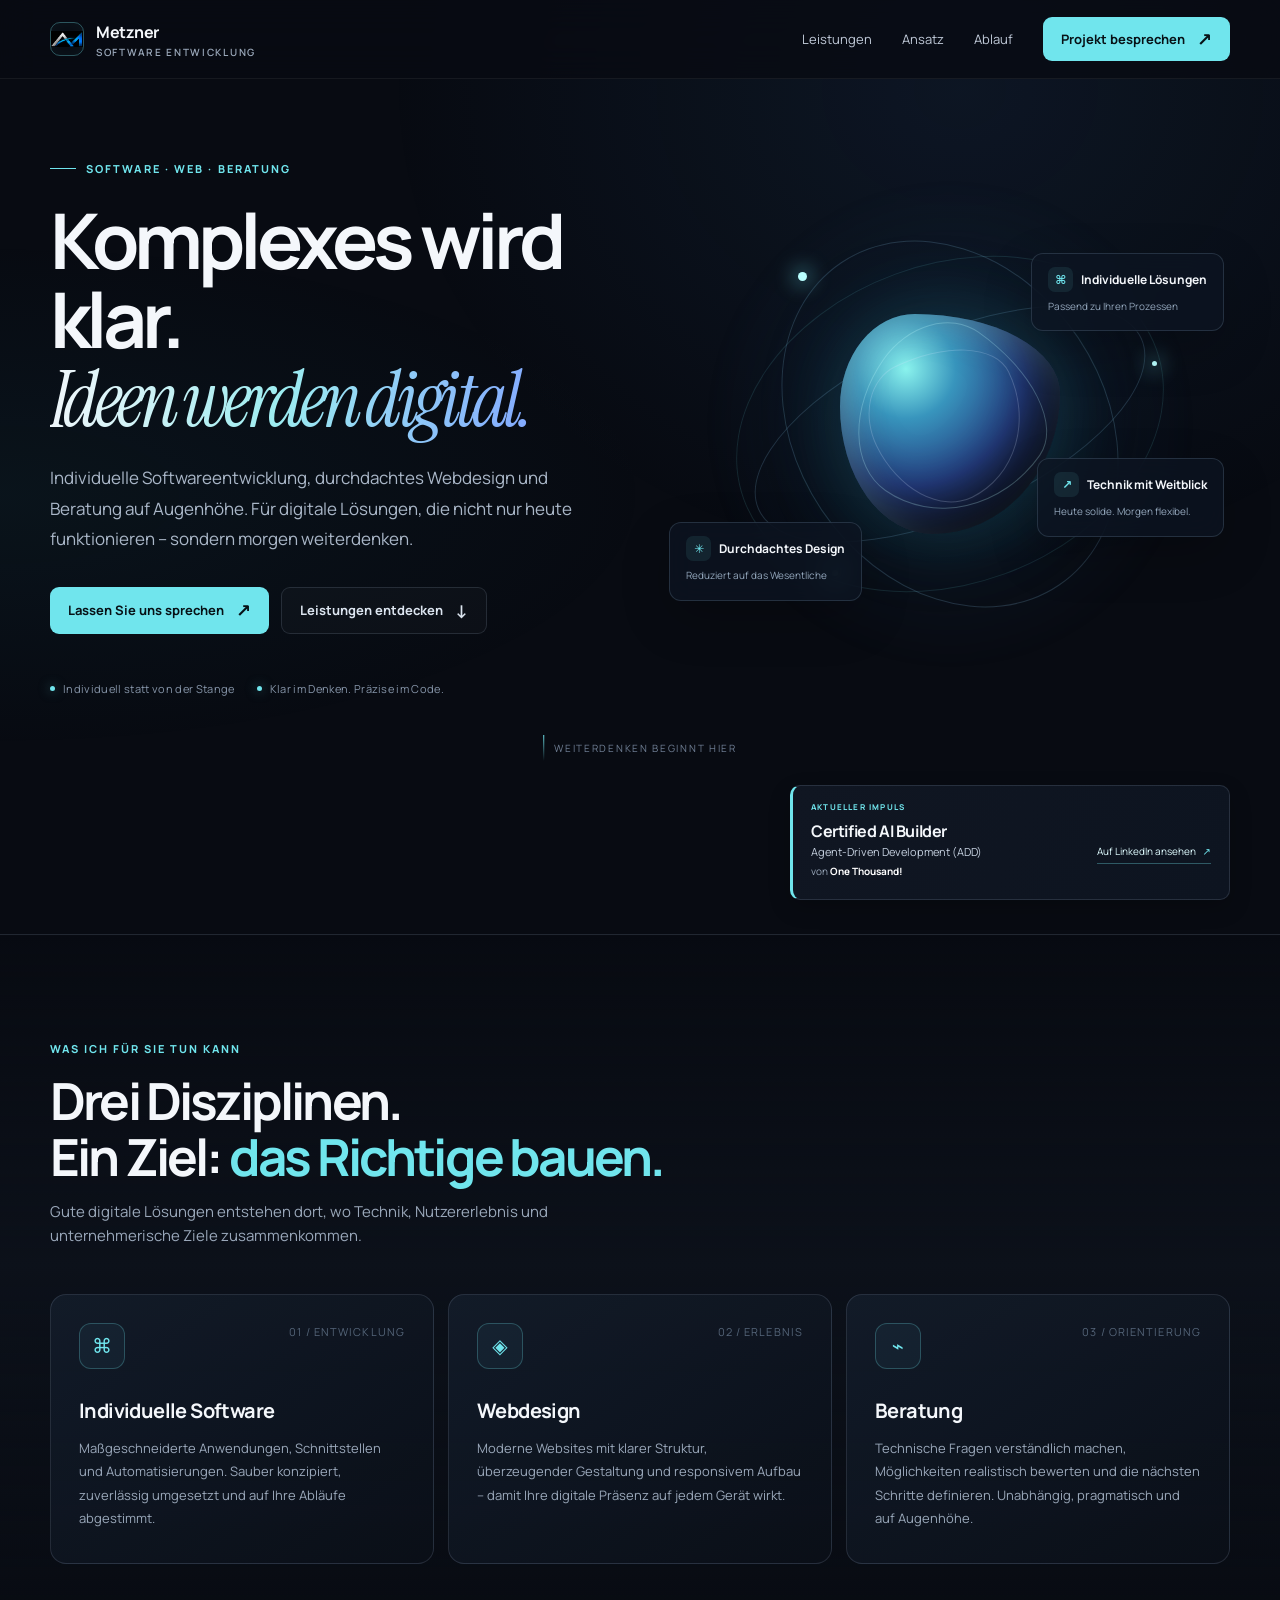
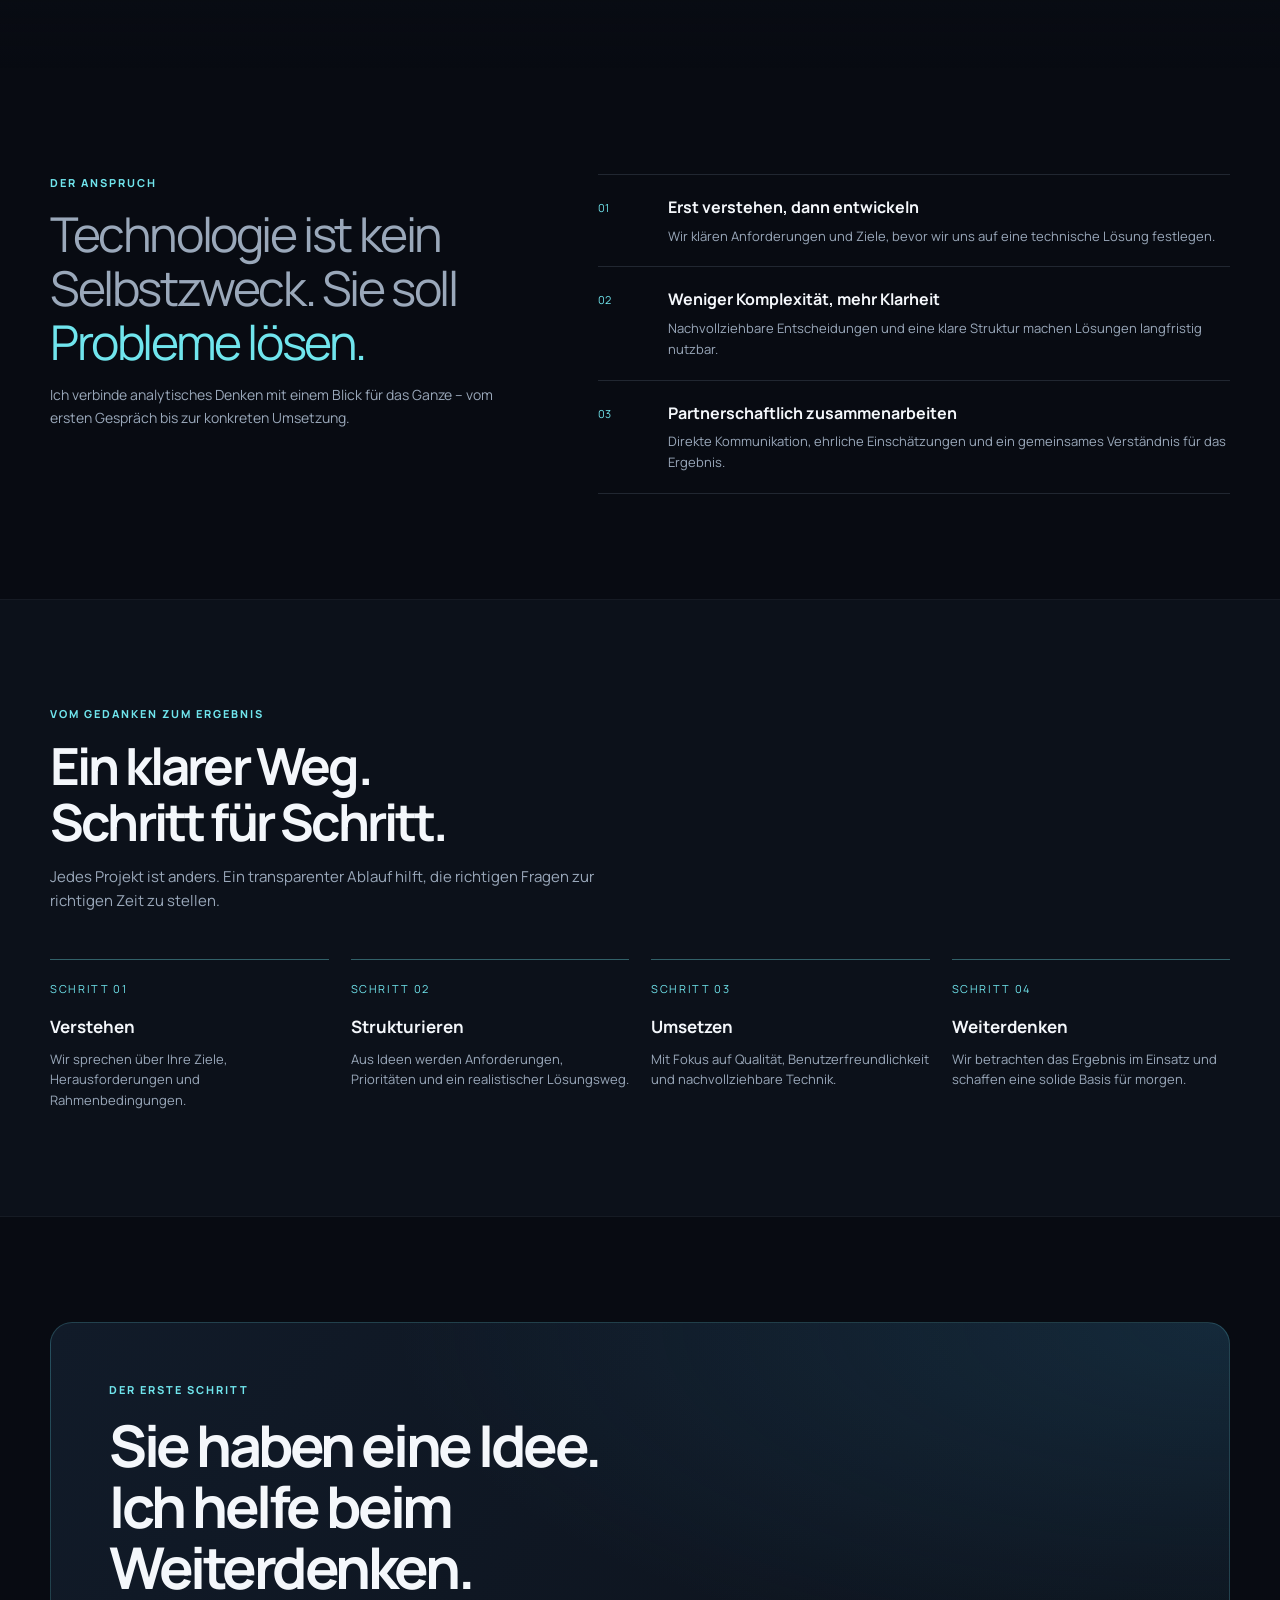
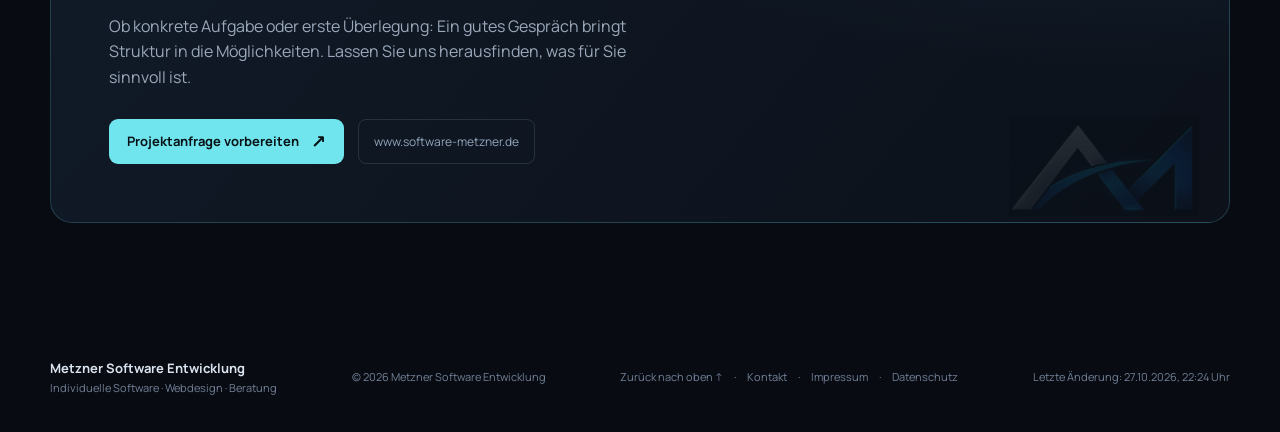
==== commit f927c7c1: "Remove English Last Update wording from homepage footer" ====
--- a/index.html
+++ b/index.html
@@ -50,7 +50,7 @@
 <section class="process" id="ablauf"><div class="wrap"><div class="sectionhead fade"><div class="kicker">Vom Gedanken zum Ergebnis</div><h2>Ein klarer Weg.<br>Schritt für Schritt.</h2><p>Jedes Projekt ist anders. Ein transparenter Ablauf hilft, die richtigen Fragen zur richtigen Zeit zu stellen.</p></div><div class="steps"><article class="step fade"><div class="n">SCHRITT 01</div><h3>Verstehen</h3><p>Wir sprechen über Ihre Ziele, Herausforderungen und Rahmenbedingungen.</p></article><article class="step fade"><div class="n">SCHRITT 02</div><h3>Strukturieren</h3><p>Aus Ideen werden Anforderungen, Prioritäten und ein realistischer Lösungsweg.</p></article><article class="step fade"><div class="n">SCHRITT 03</div><h3>Umsetzen</h3><p>Mit Fokus auf Qualität, Benutzerfreundlichkeit und nachvollziehbare Technik.</p></article><article class="step fade"><div class="n">SCHRITT 04</div><h3>Weiterdenken</h3><p>Wir betrachten das Ergebnis im Einsatz und schaffen eine solide Basis für morgen.</p></article></div></div></section>
 <section id="kontakt"><div class="wrap"><div class="contactbox fade"><div class="kicker">Der erste Schritt</div><h2>Sie haben eine Idee.<br>Ich helfe beim Weiterdenken.</h2><p>Ob konkrete Aufgabe oder erste Überlegung: Ein gutes Gespräch bringt Struktur in die Möglichkeiten. Lassen Sie uns herausfinden, was für Sie sinnvoll ist.</p><div class="contactrow"><a class="btn primary" href="mailto:Andreas.metzner@Software-Metzner.de?subject=Projektanfrage%20%E2%80%93%20Metzner%20Software%20Entwicklung" id="emailLink">Projektanfrage vorbereiten <span class="arrow">↗</span></a><span class="domain">www.software-metzner.de</span></div></div></div></section>
 </main>
-<footer><div class="wrap footerin"><div><div class="footerbrand">Metzner Software Entwicklung</div><div>Individuelle Software · Webdesign · Beratung</div></div><div>© <span id="year"></span> Metzner Software Entwicklung</div><div><a href="#start">Zurück nach oben ↑</a>　·　<a href="#kontakt">Kontakt</a>　·　<a href="impressum.html">Impressum</a>　·　<a href="datenschutz.html">Datenschutz</a></div><div class="last-updated">Letzte Änderung / Last Update: 27.10.2026, 22:24 Uhr</div></div></footer>
+<footer><div class="wrap footerin"><div><div class="footerbrand">Metzner Software Entwicklung</div><div>Individuelle Software · Webdesign · Beratung</div></div><div>© <span id="year"></span> Metzner Software Entwicklung</div><div><a href="#start">Zurück nach oben ↑</a>　·　<a href="#kontakt">Kontakt</a>　·　<a href="impressum.html">Impressum</a>　·　<a href="datenschutz.html">Datenschutz</a></div><div class="last-updated">Letzte Änderung: 27.10.2026, 22:24 Uhr</div></div></footer>
 <script>
 const year=document.getElementById('year');year.textContent=new Date().getFullYear();
 const observer=new IntersectionObserver(entries=>entries.forEach(entry=>{if(entry.isIntersecting){entry.target.classList.add('visible');observer.unobserve(entry.target)}}),{threshold:.12});document.querySelectorAll('.fade').forEach(el=>observer.observe(el));
